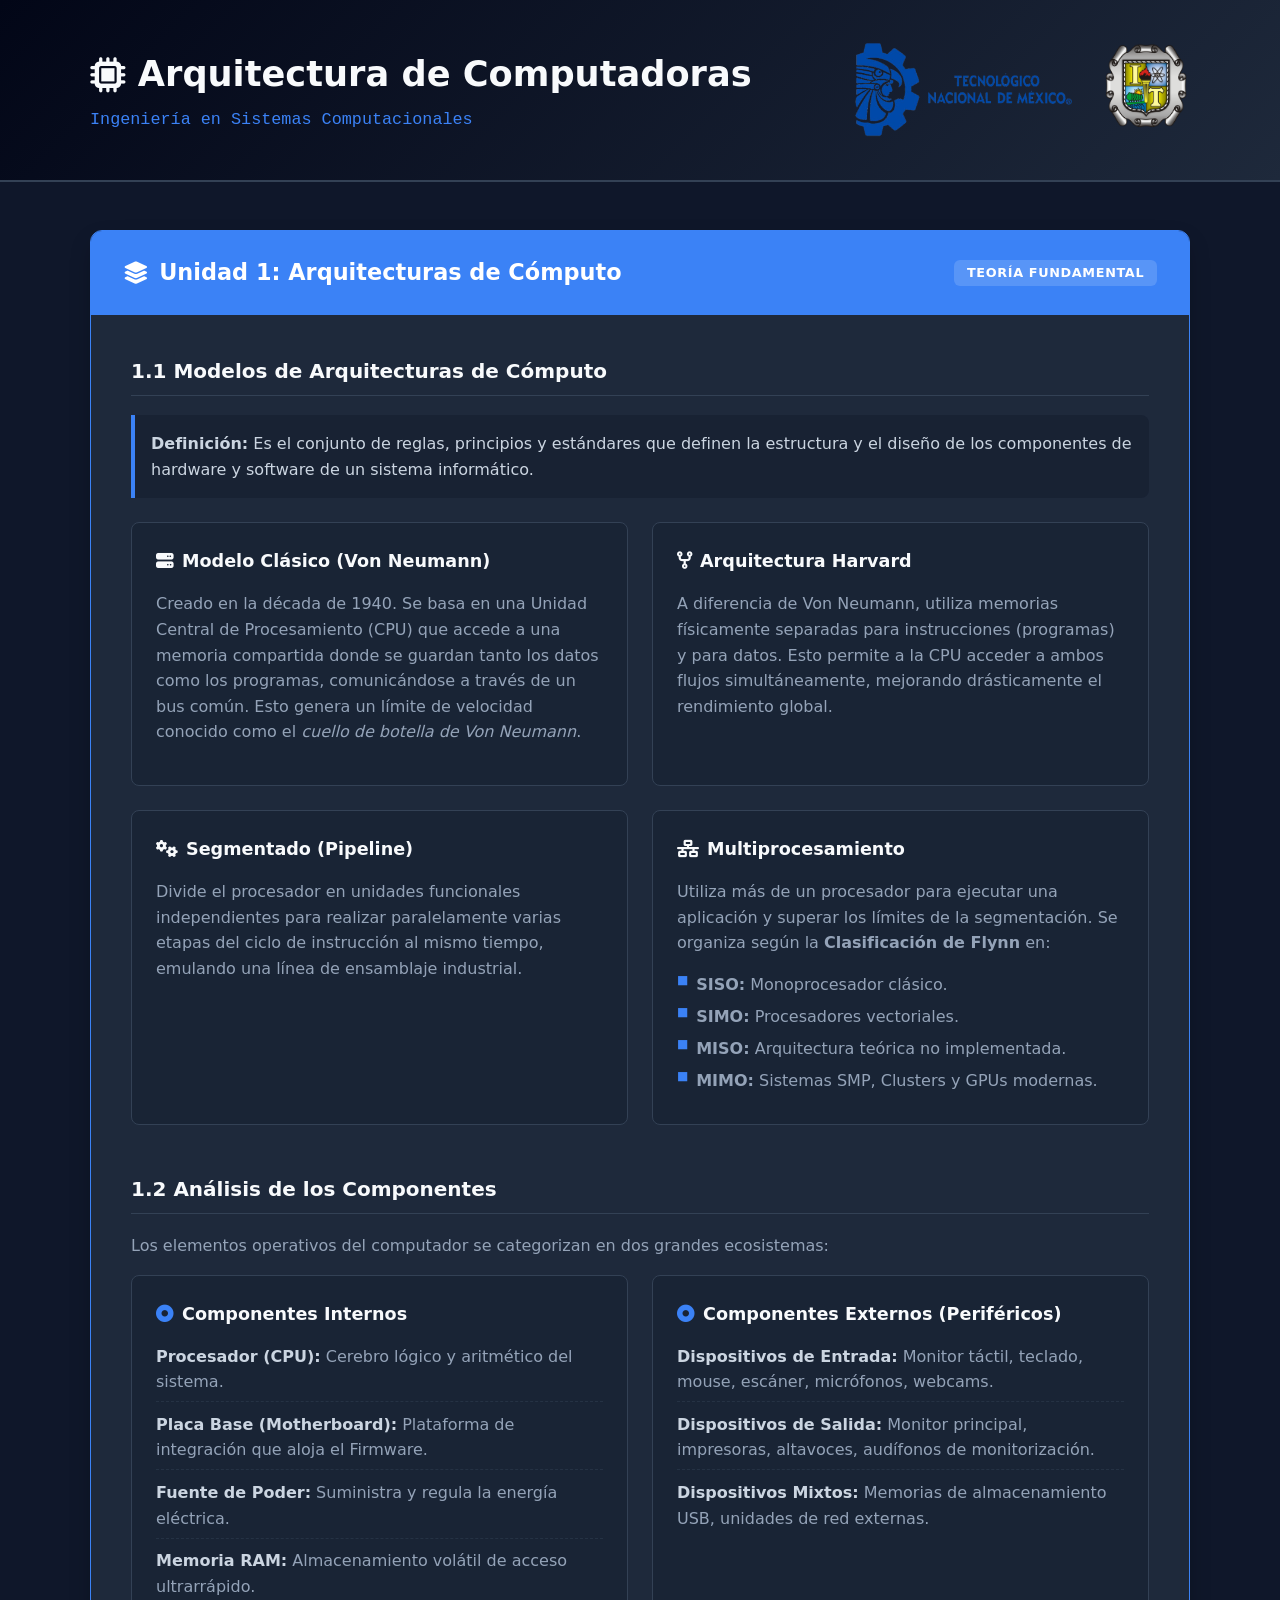
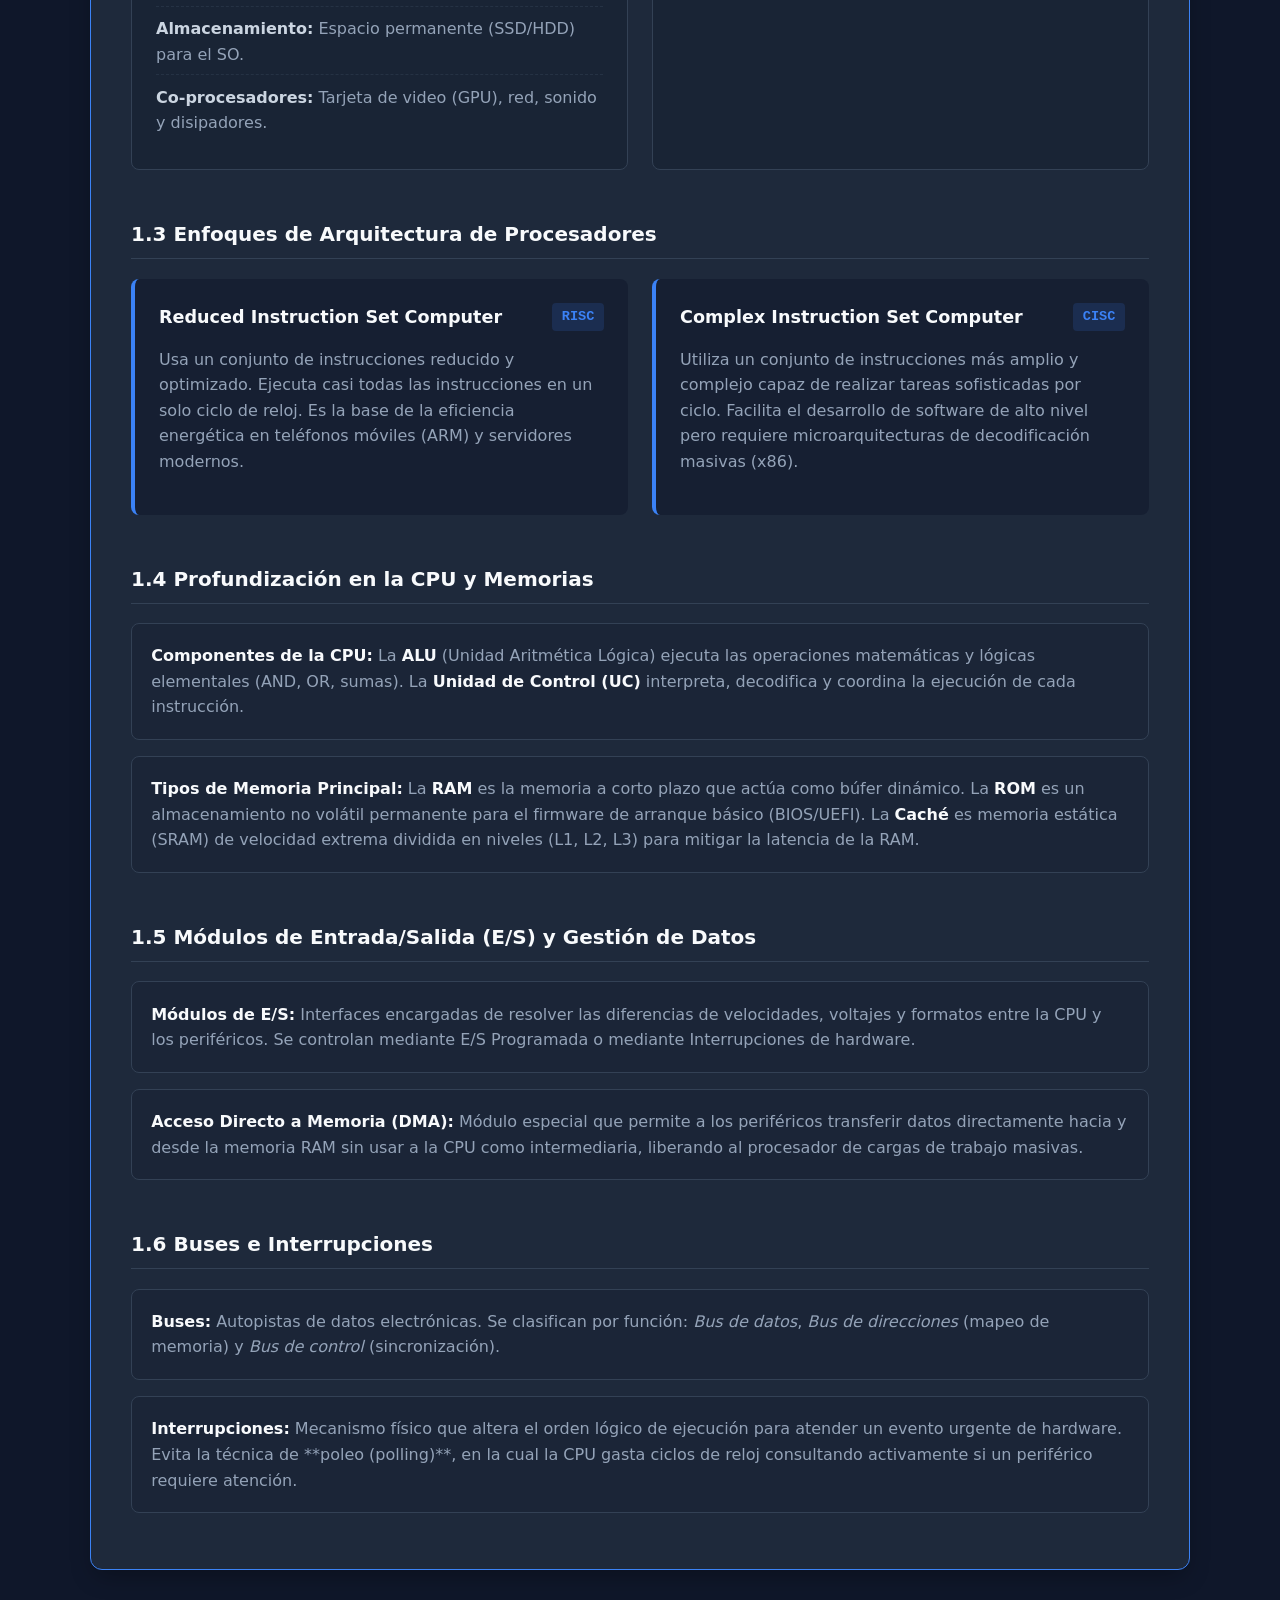
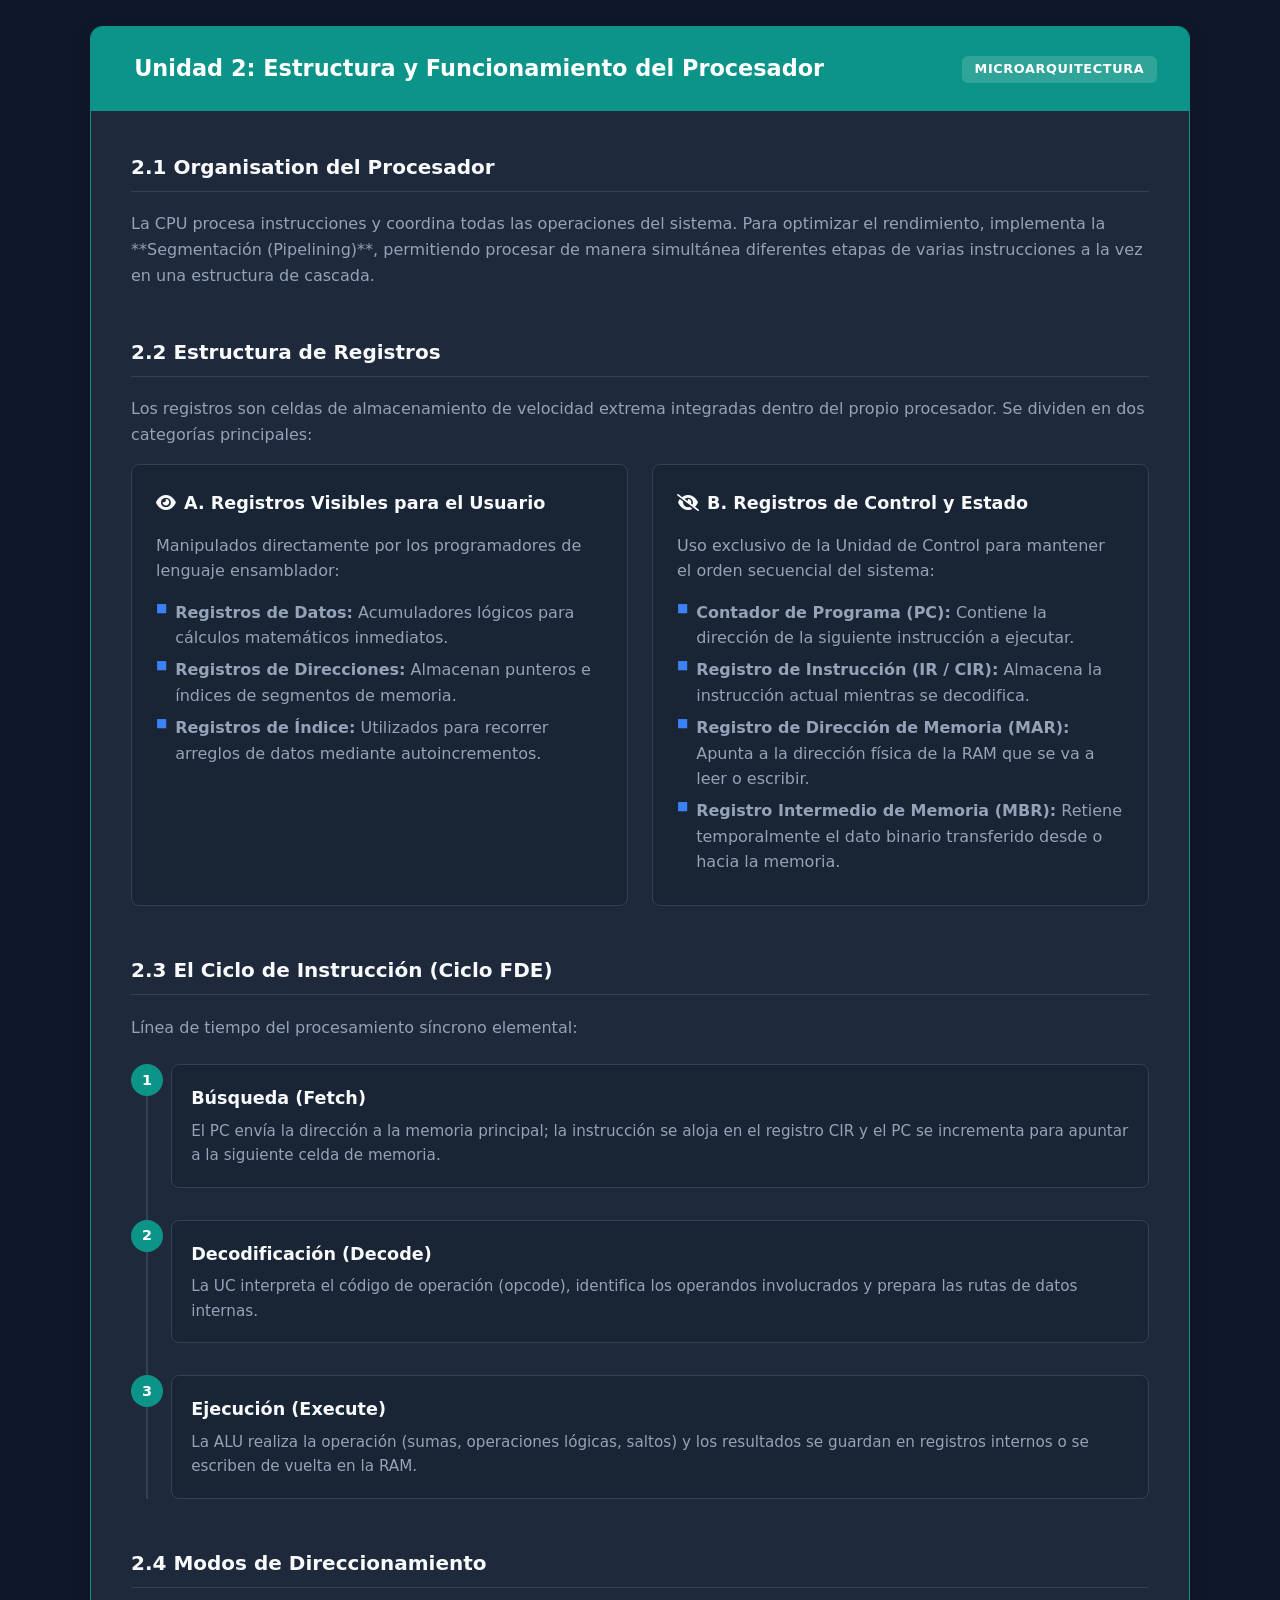
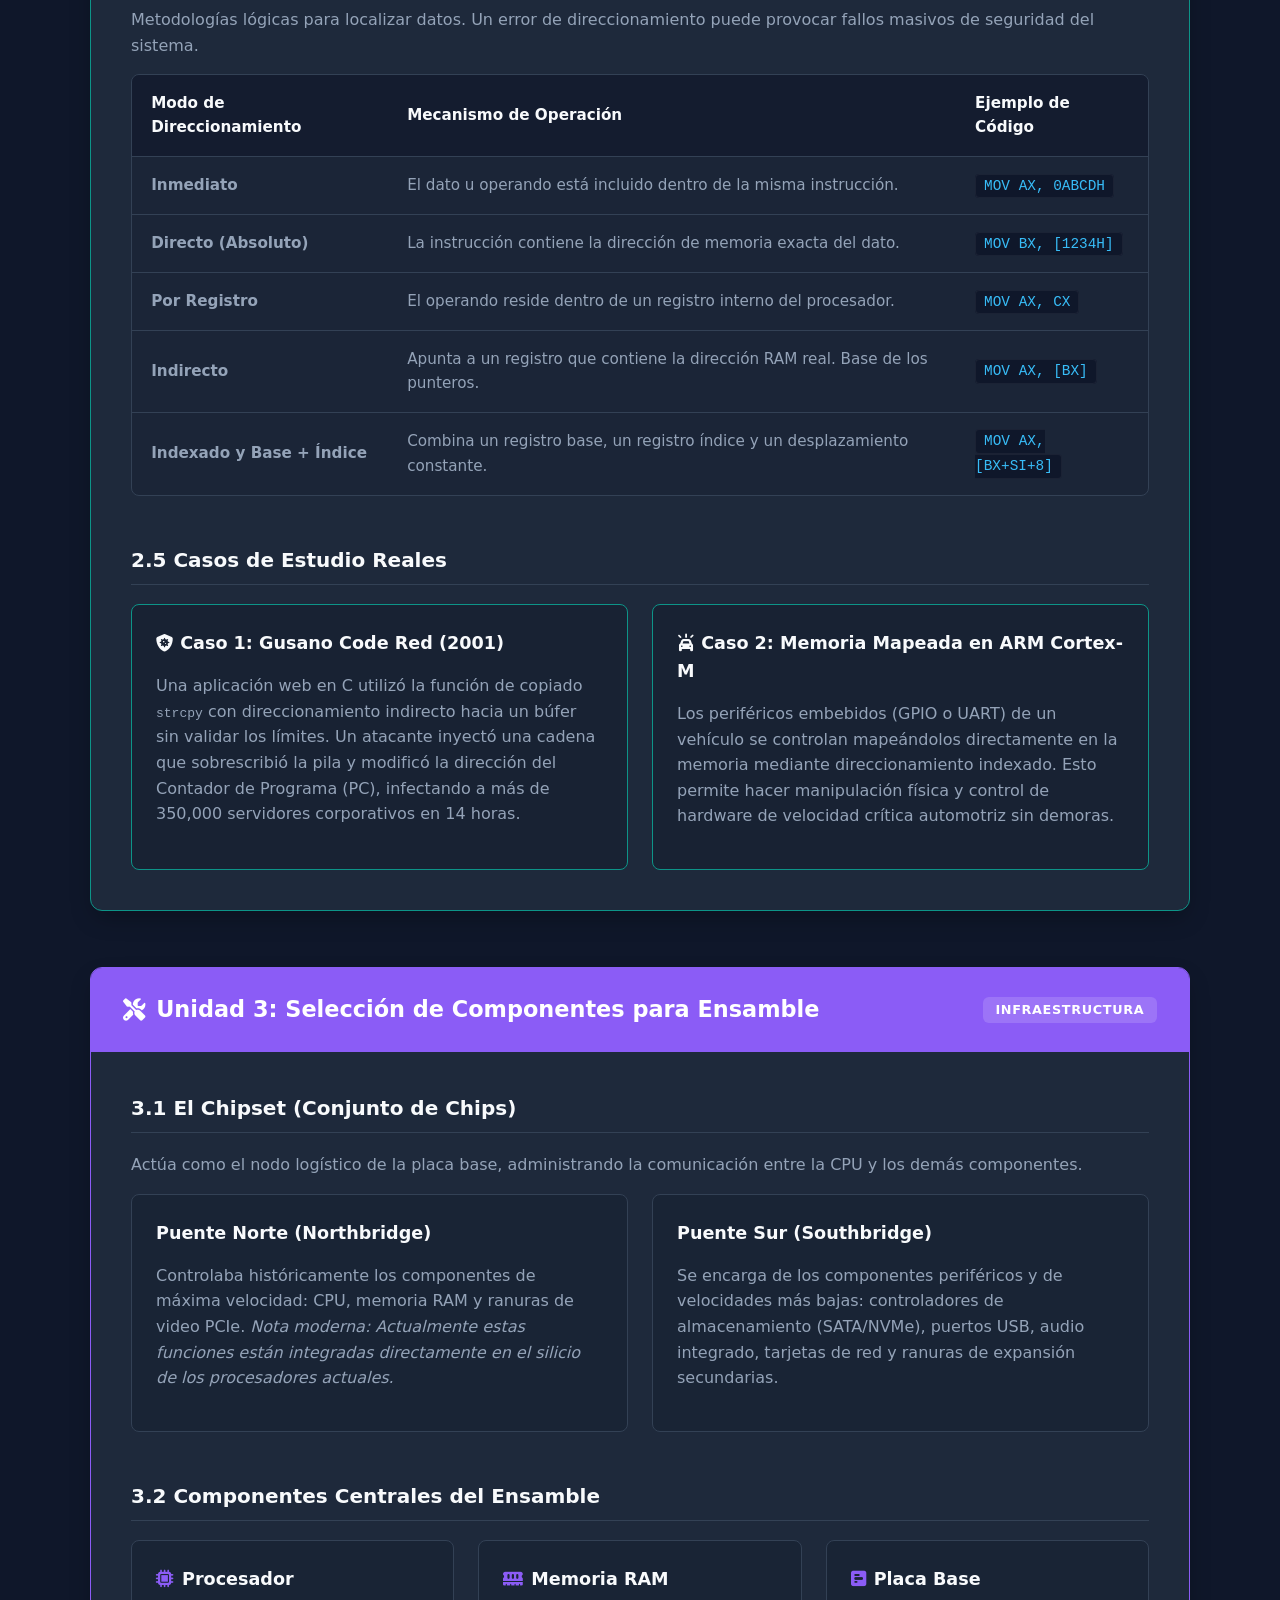
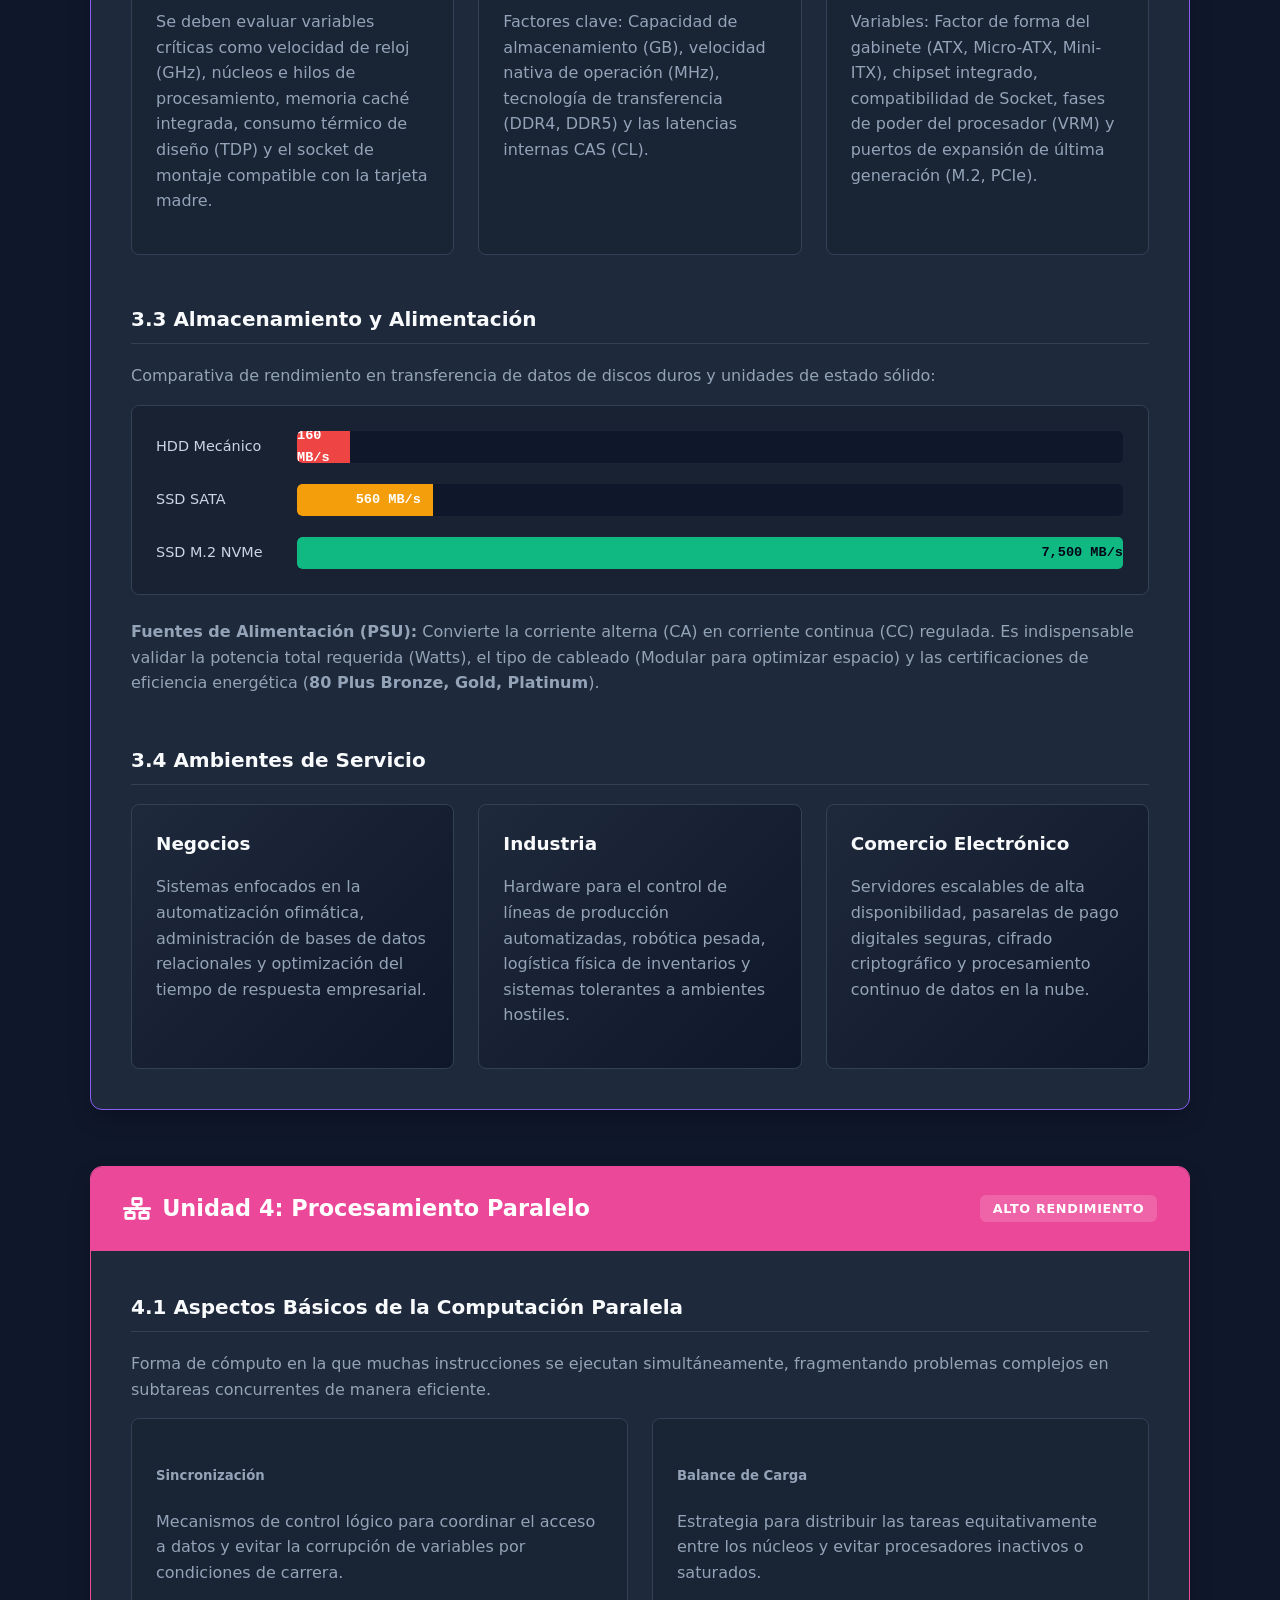
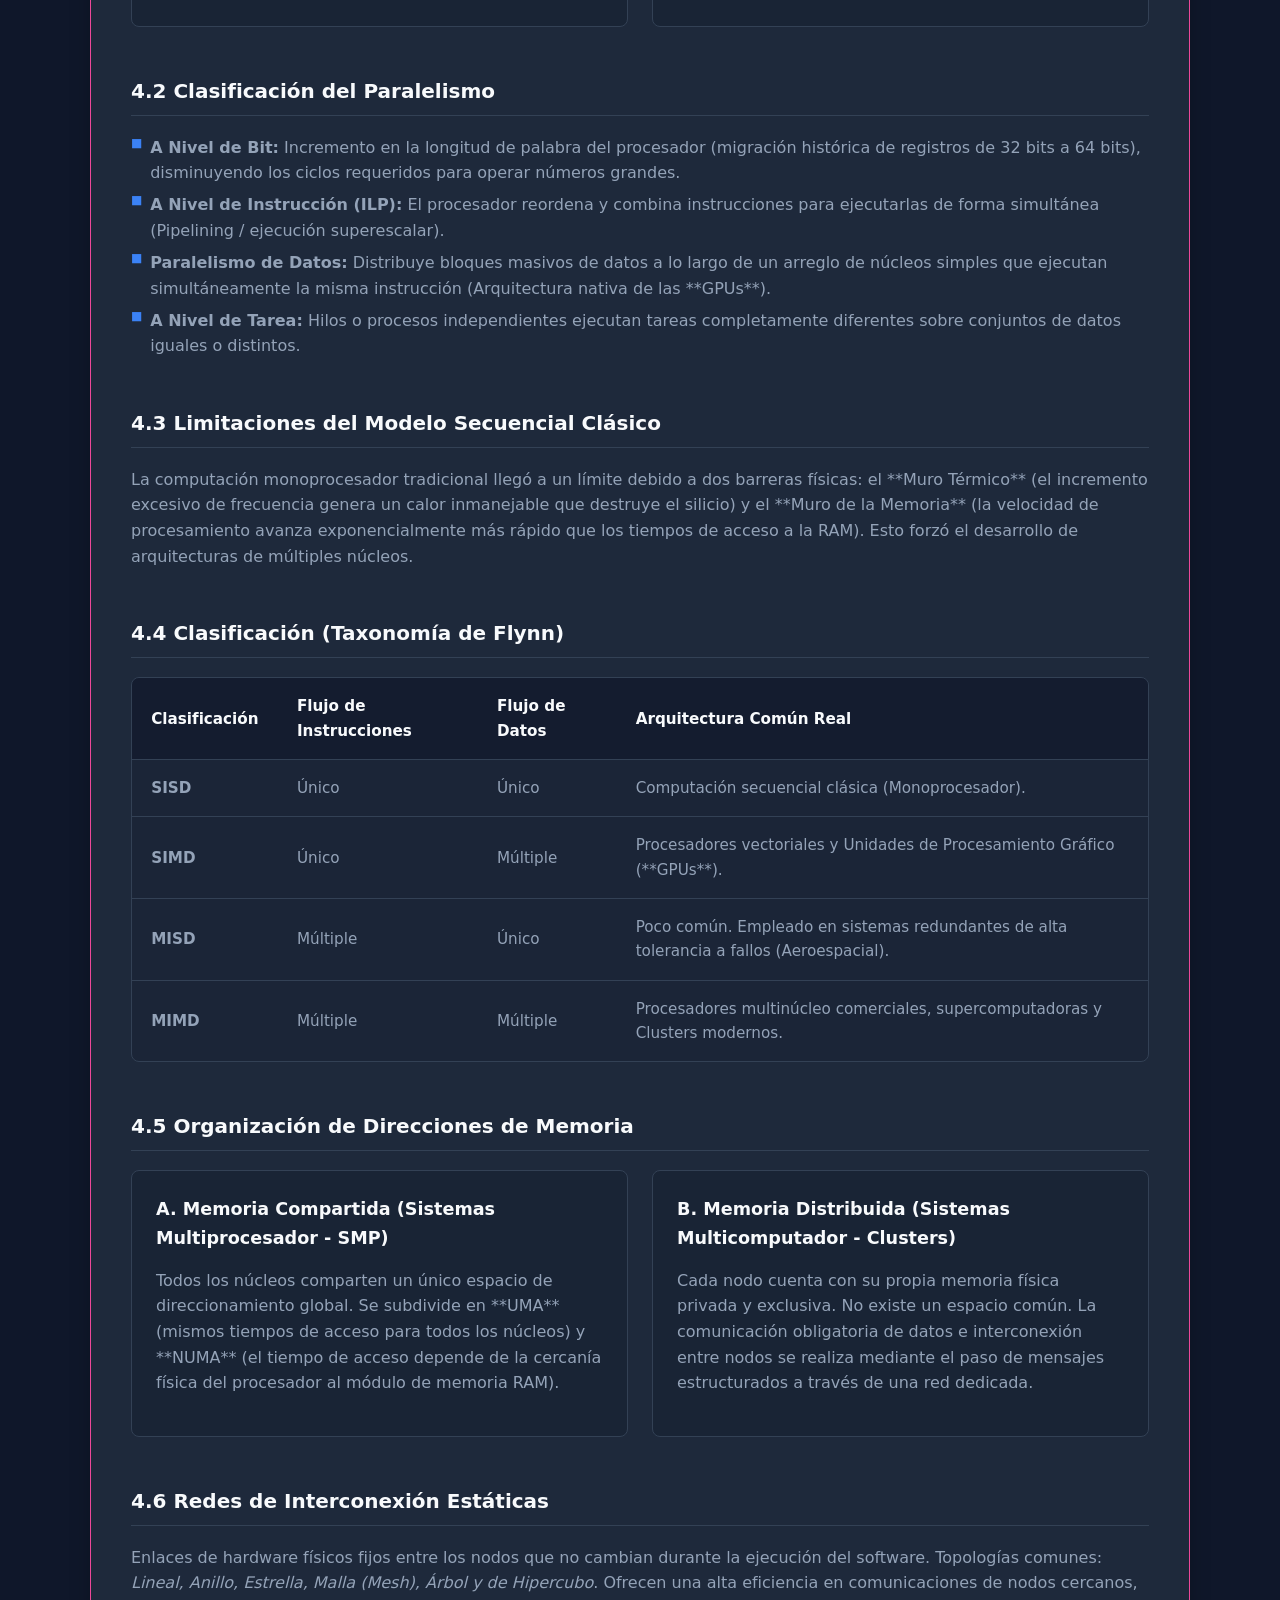
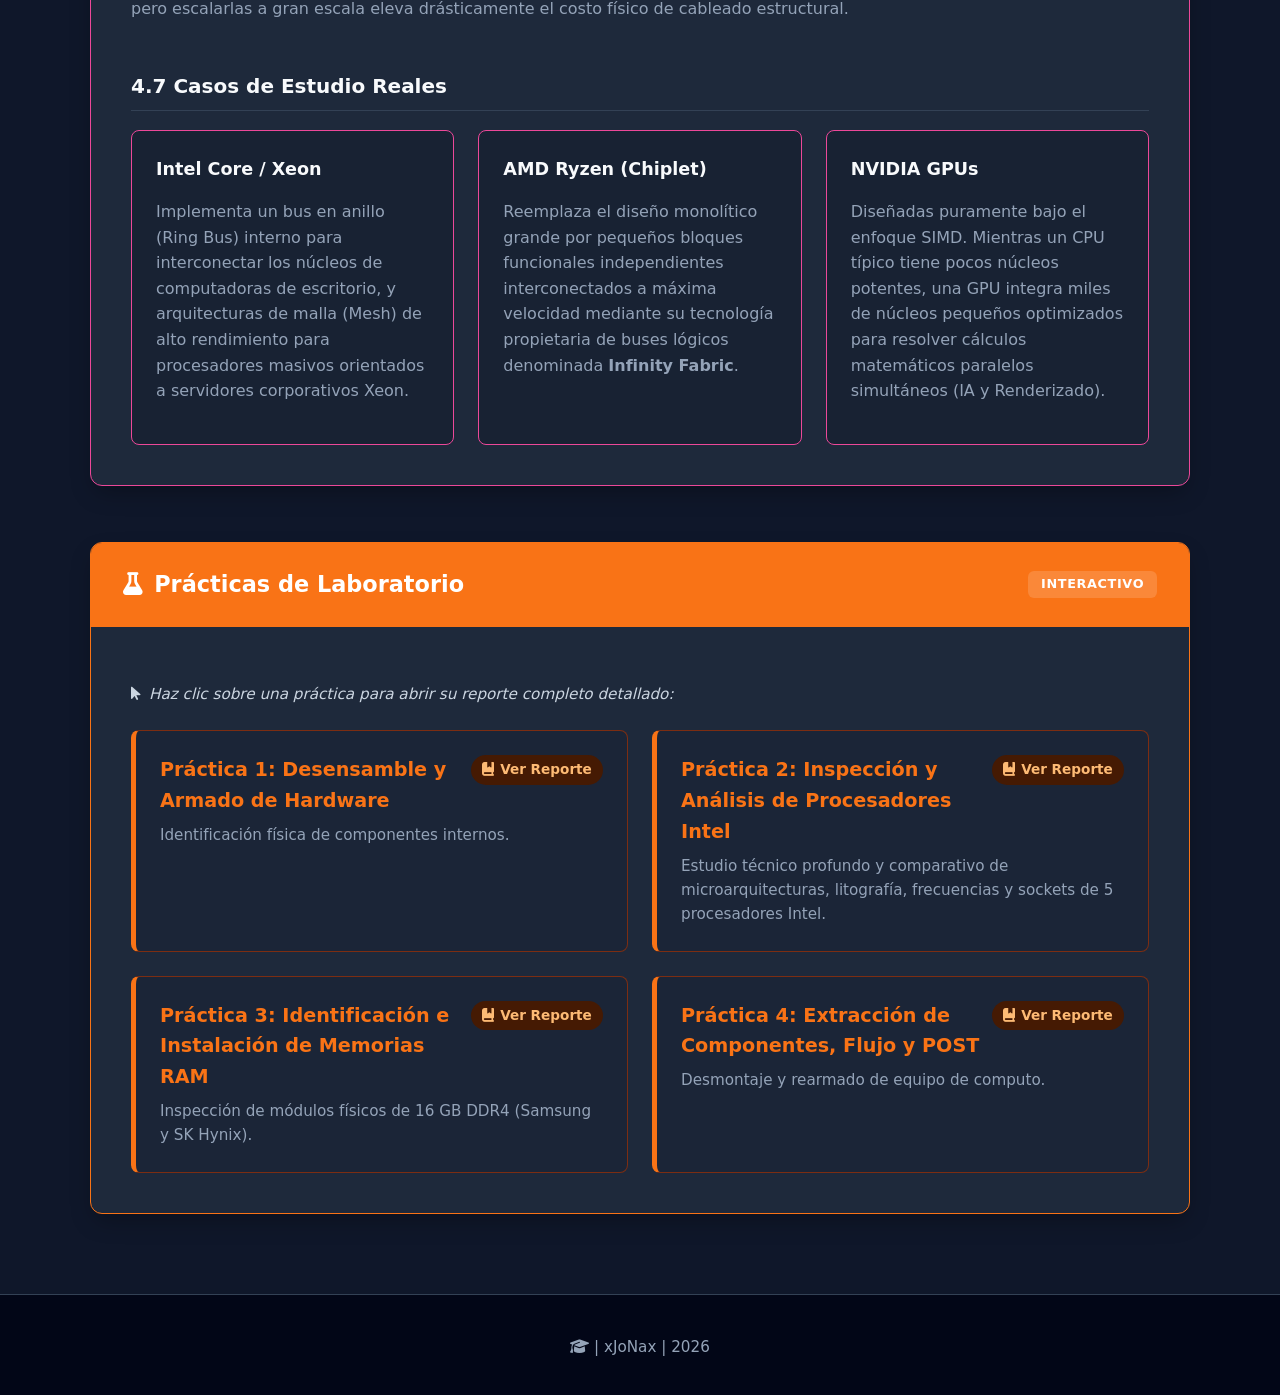
==== index.html @ fb236de0 "Add files via upload" ====
<!DOCTYPE html>
<html lang="es">
<head>
    <meta charset="UTF-8">
    <meta name="viewport" content="width=device-width, initial-scale=1.0">
    <title>Arquitectura de Cómputo - Temario Oficial</title>
    <link rel="stylesheet" href="styles.css">
    <link rel="stylesheet" href="https://cdnjs.cloudflare.com/ajax/libs/font-awesome/6.4.0/css/all.min.css">
</head>
<body>
    <header>
        <div class="header-container">
            <div class="header-text">
                <h1><i class="fa-solid fa-microchip animate-pulse"></i> Arquitectura de Computadoras</h1>
                <p class="subtitle">Ingeniería en Sistemas Computacionales</p>
            </div>

            <div class="header-logos">
                <img src="img/logos/tecnologico_nacional_de_mexico_campus_saltillo_cover-removebg-preview.png" alt="Logo TecNM" class="logo-inst logo-tecnm">
                <img src="img/logos/escudo_2977c841a7.png" alt="Escudo ITS" class="logo-inst logo-its">
            </div>
        </div>
    </header>
    <div class="container">

        <div class="card border-u1">
            <div class="card-header bg-u1">
                <h2><i class="fa-solid fa-layer-group"></i> Unidad 1: Arquitecturas de Cómputo</h2>
                <span class="unit-tag">Teoría Fundamental</span>
            </div>
            <div class="card-body">
                
                <div class="info-block">
                    <h3>1.1 Modelos de Arquitecturas de Cómputo</h3>
                    <p class="definition"><strong>Definición:</strong> Es el conjunto de reglas, principios y estándares que definen la estructura y el diseño de los componentes de hardware y software de un sistema informático.</p>
                    
                    <div class="grid-2col">
                        <div class="nested-box">
                            <h4><i class="fa-solid fa-server"></i> Modelo Clásico (Von Neumann)</h4>
                            <p>Creado en la década de 1940. Se basa en una Unidad Central de Procesamiento (CPU) que accede a una memoria compartida donde se guardan tanto los datos como los programas, comunicándose a través de un bus común. Esto genera un límite de velocidad conocido como el <em>cuello de botella de Von Neumann</em>.</p>
                        </div>
                        <div class="nested-box">
                            <h4><i class="fa-solid fa-code-fork"></i> Arquitectura Harvard</h4>
                            <p>A diferencia de Von Neumann, utiliza memorias físicamente separadas para instrucciones (programas) y para datos. Esto permite a la CPU acceder a ambos flujos simultáneamente, mejorando drásticamente el rendimiento global.</p>
                        </div>
                    </div>

                    <div class="grid-2col margin-top">
                        <div class="nested-box">
                            <h4><i class="fa-solid fa-gears"></i> Segmentado (Pipeline)</h4>
                            <p>Divide el procesador en unidades funcionales independientes para realizar paralelamente varias etapas del ciclo de instrucción al mismo tiempo, emulando una línea de ensamblaje industrial.</p>
                        </div>
                        <div class="nested-box">
                            <h4><i class="fa-solid fa-network-wired"></i> Multiprocesamiento</h4>
                            <p>Utiliza más de un procesador para ejecutar una aplicación y superar los límites de la segmentación. Se organiza según la <strong>Clasificación de Flynn</strong> en:</p>
                            <ul class="custom-bullets">
                                <li><strong>SISO:</strong> Monoprocesador clásico.</li>
                                <li><strong>SIMO:</strong> Procesadores vectoriales.</li>
                                <li><strong>MISO:</strong> Arquitectura teórica no implementada.</li>
                                <li><strong>MIMO:</strong> Sistemas SMP, Clusters y GPUs modernas.</li>
                            </ul>
                        </div>
                    </div>
                </div>

                <div class="info-block">
                    <h3>1.2 Análisis de los Componentes</h3>
                    <p>Los elementos operativos del computador se categorizan en dos grandes ecosistemas:</p>
                    <div class="grid-2col">
                        <div class="list-container">
                            <h5><i class="fa-solid fa-circle-dot color-u1"></i> Componentes Internos</h5>
                            <ul>
                                <li><strong>Procesador (CPU):</strong> Cerebro lógico y aritmético del sistema.</li>
                                <li><strong>Placa Base (Motherboard):</strong> Plataforma de integración que aloja el Firmware.</li>
                                <li><strong>Fuente de Poder:</strong> Suministra y regula la energía eléctrica.</li>
                                <li><strong>Memoria RAM:</strong> Almacenamiento volátil de acceso ultrarrápido.</li>
                                <li><strong>Almacenamiento:</strong> Espacio permanente (SSD/HDD) para el SO.</li>
                                <li><strong>Co-procesadores:</strong> Tarjeta de video (GPU), red, sonido y disipadores.</li>
                            </ul>
                        </div>
                        <div class="list-container">
                            <h5><i class="fa-solid fa-circle-dot color-u1"></i> Componentes Externos (Periféricos)</h5>
                            <ul>
                                <li><strong>Dispositivos de Entrada:</strong> Monitor táctil, teclado, mouse, escáner, micrófonos, webcams.</li>
                                <li><strong>Dispositivos de Salida:</strong> Monitor principal, impresoras, altavoces, audífonos de monitorización.</li>
                                <li><strong>Dispositivos Mixtos:</strong> Memorias de almacenamiento USB, unidades de red externas.</li>
                            </ul>
                        </div>
                    </div>
                </div>

                <div class="info-block">
                    <h3>1.3 Enfoques de Arquitectura de Procesadores</h3>
                    <div class="grid-2col">
                        <div class="concept-card border-left-u1">
                            <span class="tech-badge">RISC</span>
                            <h5>Reduced Instruction Set Computer</h5>
                            <p>Usa un conjunto de instrucciones reducido y optimizado. Ejecuta casi todas las instrucciones en un solo ciclo de reloj. Es la base de la eficiencia energética en teléfonos móviles (ARM) y servidores modernos.</p>
                        </div>
                        <div class="concept-card border-left-u1">
                            <span class="tech-badge">CISC</span>
                            <h5>Complex Instruction Set Computer</h5>
                            <p>Utiliza un conjunto de instrucciones más amplio y complejo capaz de realizar tareas sofisticadas por ciclo. Facilita el desarrollo de software de alto nivel pero requiere microarquitecturas de decodificación masivas (x86).</p>
                        </div>
                    </div>
                </div>

                <div class="info-block">
                    <h3>1.4 Profundización en la CPU y Memorias</h3>
                    <ul class="feature-list">
                        <li><strong>Componentes de la CPU:</strong> La <strong>ALU</strong> (Unidad Aritmética Lógica) ejecuta las operaciones matemáticas y lógicas elementales (AND, OR, sumas). La <strong>Unidad de Control (UC)</strong> interpreta, decodifica y coordina la ejecución de cada instrucción.</li>
                        <li><strong>Tipos de Memoria Principal:</strong> La <strong>RAM</strong> es la memoria a corto plazo que actúa como búfer dinámico. La <strong>ROM</strong> es un almacenamiento no volátil permanente para el firmware de arranque básico (BIOS/UEFI). La <strong>Caché</strong> es memoria estática (SRAM) de velocidad extrema dividida en niveles (L1, L2, L3) para mitigar la latencia de la RAM.</li>
                    </ul>
                </div>

                <div class="info-block">
                    <h3>1.5 Módulos de Entrada/Salida (E/S) y Gestión de Datos</h3>
                    <ul class="feature-list">
                        <li><strong>Módulos de E/S:</strong> Interfaces encargadas de resolver las diferencias de velocidades, voltajes y formatos entre la CPU y los periféricos. Se controlan mediante E/S Programada o mediante Interrupciones de hardware.</li>
                        <li><strong>Acceso Directo a Memoria (DMA):</strong> Módulo especial que permite a los periféricos transferir datos directamente hacia y desde la memoria RAM sin usar a la CPU como intermediaria, liberando al procesador de cargas de trabajo masivas.</li>
                    </ul>
                </div>

                <div class="info-block">
                    <h3>1.6 Buses e Interrupciones</h3>
                    <ul class="feature-list">
                        <li><strong>Buses:</strong> Autopistas de datos electrónicas. Se clasifican por función: <em>Bus de datos</em>, <em>Bus de direcciones</em> (mapeo de memoria) y <em>Bus de control</em> (sincronización).</li>
                        <li><strong>Interrupciones:</strong> Mecanismo físico que altera el orden lógico de ejecución para atender un evento urgente de hardware. Evita la técnica de **poleo (polling)**, en la cual la CPU gasta ciclos de reloj consultando activamente si un periférico requiere atención.</li>
                    </ul>
                </div>

            </div>
        </div>

        <div class="card border-u2">
            <div class="card-header bg-u2">
                <h2><i class="fa-solid fa-cpu"></i> Unidad 2: Estructura y Funcionamiento del Procesador</h2>
                <span class="unit-tag">Microarquitectura</span>
            </div>
            <div class="card-body">
                
                <div class="info-block">
                    <h3>2.1 Organisation del Procesador</h3>
                    <p>La CPU procesa instrucciones y coordina todas las operaciones del sistema. Para optimizar el rendimiento, implementa la **Segmentación (Pipelining)**, permitiendo procesar de manera simultánea diferentes etapas de varias instrucciones a la vez en una estructura de cascada.</p>
                </div>

                <div class="info-block">
                    <h3>2.2 Estructura de Registros</h3>
                    <p>Los registros son celdas de almacenamiento de velocidad extrema integradas dentro del propio procesador. Se dividen en dos categorías principales:</p>
                    
                    <div class="grid-2col">
                        <div class="nested-box">
                            <h4 class="color-u2"><i class="fa-solid fa-eye"></i> A. Registros Visibles para el Usuario</h4>
                            <p>Manipulados directamente por los programadores de lenguaje ensamblador:</p>
                            <ul class="custom-bullets">
                                <li><strong>Registros de Datos:</strong> Acumuladores lógicos para cálculos matemáticos inmediatos.</li>
                                <li><strong>Registros de Direcciones:</strong> Almacenan punteros e índices de segmentos de memoria.</li>
                                <li><strong>Registros de Índice:</strong> Utilizados para recorrer arreglos de datos mediante autoincrementos.</li>
                            </ul>
                        </div>
                        <div class="nested-box">
                            <h4 class="color-u2"><i class="fa-solid fa-eye-slash"></i> B. Registros de Control y Estado</h4>
                            <p>Uso exclusivo de la Unidad de Control para mantener el orden secuencial del sistema:</p>
                            <ul class="custom-bullets">
                                <li><strong>Contador de Programa (PC):</strong> Contiene la dirección de la siguiente instrucción a ejecutar.</li>
                                <li><strong>Registro de Instrucción (IR / CIR):</strong> Almacena la instrucción actual mientras se decodifica.</li>
                                <li><strong>Registro de Dirección de Memoria (MAR):</strong> Apunta a la dirección física de la RAM que se va a leer o escribir.</li>
                                <li><strong>Registro Intermedio de Memoria (MBR):</strong> Retiene temporalmente el dato binario transferido desde o hacia la memoria.</li>
                            </ul>
                        </div>
                    </div>
                </div>

                <div class="info-block">
                    <h3>2.3 El Ciclo de Instrucción (Ciclo FDE)</h3>
                    <p>Línea de tiempo del procesamiento síncrono elemental:</p>
                    
                    <div class="timeline">
                        <div class="timeline-item">
                            <div class="timeline-icon bg-u2">1</div>
                            <div class="timeline-content">
                                <h5>Búsqueda (Fetch)</h5>
                                <p>El PC envía la dirección a la memoria principal; la instrucción se aloja en el registro CIR y el PC se incrementa para apuntar a la siguiente celda de memoria.</p>
                            </div>
                        </div>
                        <div class="timeline-item">
                            <div class="timeline-icon bg-u2">2</div>
                            <div class="timeline-content">
                                <h5>Decodificación (Decode)</h5>
                                <p>La UC interpreta el código de operación (opcode), identifica los operandos involucrados y prepara las rutas de datos internas.</p>
                            </div>
                        </div>
                        <div class="timeline-item">
                            <div class="timeline-icon bg-u2">3</div>
                            <div class="timeline-content">
                                <h5>Ejecución (Execute)</h5>
                                <p>La ALU realiza la operación (sumas, operaciones lógicas, saltos) y los resultados se guardan en registros internos o se escriben de vuelta en la RAM.</p>
                            </div>
                        </div>
                    </div>
                </div>

                <div class="info-block">
                    <h3>2.4 Modos de Direccionamiento</h3>
                    <p>Metodologías lógicas para localizar datos. Un error de direccionamiento puede provocar fallos masivos de seguridad del sistema.</p>
                    
                    <div class="table-responsive">
                        <table>
                            <thead>
                                <tr>
                                    <th>Modo de Direccionamiento</th>
                                    <th>Mecanismo de Operación</th>
                                    <th>Ejemplo de Código</th>
                                </tr>
                            </thead>
                            <tbody>
                                <tr>
                                    <td><strong>Inmediato</strong></td>
                                    <td>El dato u operando está incluido dentro de la misma instrucción.</td>
                                    <td><code>MOV AX, 0ABCDH</code></td>
                                </tr>
                                <tr>
                                    <td><strong>Directo (Absoluto)</strong></td>
                                    <td>La instrucción contiene la dirección de memoria exacta del dato.</td>
                                    <td><code>MOV BX, [1234H]</code></td>
                                </tr>
                                <tr>
                                    <td><strong>Por Registro</strong></td>
                                    <td>El operando reside dentro de un registro interno del procesador.</td>
                                    <td><code>MOV AX, CX</code></td>
                                </tr>
                                <tr>
                                    <td><strong>Indirecto</strong></td>
                                    <td>Apunta a un registro que contiene la dirección RAM real. Base de los punteros.</td>
                                    <td><code>MOV AX, [BX]</code></td>
                                </tr>
                                <tr>
                                    <td><strong>Indexado y Base + Índice</strong></td>
                                    <td>Combina un registro base, un registro índice y un desplazamiento constante.</td>
                                    <td><code>MOV AX, [BX+SI+8]</code></td>
                                </tr>
                            </tbody>
                        </table>
                    </div>
                </div>

                <div class="info-block">
                    <h3>2.5 Casos de Estudio Reales</h3>
                    <div class="grid-2col">
                        <div class="case-card border-u2">
                            <h5><i class="fa-solid fa-shield-virus"></i> Caso 1: Gusano Code Red (2001)</h5>
                            <p>Una aplicación web en C utilizó la función de copiado <code>strcpy</code> con direccionamiento indirecto hacia un búfer sin validar los límites. Un atacante inyectó una cadena que sobrescribió la pila y modificó la dirección del Contador de Programa (PC), infectando a más de 350,000 servidores corporativos en 14 horas.</p>
                        </div>
                        <div class="case-card border-u2">
                            <h5><i class="fa-solid fa-car-on"></i> Caso 2: Memoria Mapeada en ARM Cortex-M</h5>
                            <p>Los periféricos embebidos (GPIO o UART) de un vehículo se controlan mapeándolos directamente en la memoria mediante direccionamiento indexado. Esto permite hacer manipulación física y control de hardware de velocidad crítica automotriz sin demoras.</p>
                        </div>
                    </div>
                </div>

            </div>
        </div>

        <div class="card border-u3">
            <div class="card-header bg-u3">
                <h2><i class="fa-solid fa-screwdriver-wrench"></i> Unidad 3: Selección de Componentes para Ensamble</h2>
                <span class="unit-tag">Infraestructura</span>
            </div>
            <div class="card-body">
                
                <div class="info-block">
                    <h3>3.1 El Chipset (Conjunto de Chips)</h3>
                    <p>Actúa como el nodo logístico de la placa base, administrando la comunicación entre la CPU y los demás componentes.</p>
                    <div class="grid-2col">
                        <div class="nested-box">
                            <h4>Puente Norte (Northbridge)</h4>
                            <p>Controlaba históricamente los componentes de máxima velocidad: CPU, memoria RAM y ranuras de video PCIe. <em>Nota moderna: Actualmente estas funciones están integradas directamente en el silicio de los procesadores actuales.</em></p>
                        </div>
                        <div class="nested-box">
                            <h4>Puente Sur (Southbridge)</h4>
                            <p>Se encarga de los componentes periféricos y de velocidades más bajas: controladores de almacenamiento (SATA/NVMe), puertos USB, audio integrado, tarjetas de red y ranuras de expansión secundarias.</p>
                        </div>
                    </div>
                </div>

                <div class="info-block">
                    <h3>3.2 Componentes Centrales del Ensamble</h3>
                    <div class="grid-3col">
                        <div class="spec-box">
                            <h5><i class="fa-solid fa-microchip color-u3"></i> Procesador</h5>
                            <p>Se deben evaluar variables críticas como velocidad de reloj (GHz), núcleos e hilos de procesamiento, memoria caché integrada, consumo térmico de diseño (TDP) y el socket de montaje compatible con la tarjeta madre.</p>
                        </div>
                        <div class="spec-box">
                            <h5><i class="fa-solid fa-memory color-u3"></i> Memoria RAM</h5>
                            <p>Factores clave: Capacidad de almacenamiento (GB), velocidad nativa de operación (MHz), tecnología de transferencia (DDR4, DDR5) y las latencias internas CAS (CL).</p>
                        </div>
                        <div class="spec-box">
                            <h5><i class="fa-solid fa-square-poll-horizontal color-u3"></i> Placa Base</h5>
                            <p>Variables: Factor de forma del gabinete (ATX, Micro-ATX, Mini-ITX), chipset integrado, compatibilidad de Socket, fases de poder del procesador (VRM) y puertos de expansión de última generación (M.2, PCIe).</p>
                        </div>
                    </div>
                </div>

                <div class="info-block">
                    <h3>3.3 Almacenamiento y Alimentación</h3>
                    <p>Comparativa de rendimiento en transferencia de datos de discos duros y unidades de estado sólido:</p>
                    
                    <div class="chart-container">
                        <div class="chart-row">
                            <span class="chart-label">HDD Mecánico</span>
                            <div class="chart-bar-bg"><div class="chart-bar bar1">160 MB/s</div></div>
                        </div>
                        <div class="chart-row">
                            <span class="chart-label">SSD SATA</span>
                            <div class="chart-bar-bg"><div class="chart-bar bar2">560 MB/s</div></div>
                        </div>
                        <div class="chart-row">
                            <span class="chart-label">SSD M.2 NVMe</span>
                            <div class="chart-bar-bg"><div class="chart-bar bar3">7,500 MB/s</div></div>
                        </div>
                    </div>

                    <p class="margin-top"><strong>Fuentes de Alimentación (PSU):</strong> Convierte la corriente alterna (CA) en corriente continua (CC) regulada. Es indispensable validar la potencia total requerida (Watts), el tipo de cableado (Modular para optimizar espacio) y las certificaciones de eficiencia energética (<strong>80 Plus Bronze, Gold, Platinum</strong>).</p>
                </div>

                <div class="info-block">
                    <h3>3.4 Ambientes de Servicio</h3>
                    <div class="grid-3col">
                        <div class="env-box">
                            <h4>Negocios</h4>
                            <p>Sistemas enfocados en la automatización ofimática, administración de bases de datos relacionales y optimización del tiempo de respuesta empresarial.</p>
                        </div>
                        <div class="env-box">
                            <h4>Industria</h4>
                            <p>Hardware para el control de líneas de producción automatizadas, robótica pesada, logística física de inventarios y sistemas tolerantes a ambientes hostiles.</p>
                        </div>
                        <div class="env-box">
                            <h4>Comercio Electrónico</h4>
                            <p>Servidores escalables de alta disponibilidad, pasarelas de pago digitales seguras, cifrado criptográfico y procesamiento continuo de datos en la nube.</p>
                        </div>
                    </div>
                </div>

            </div>
        </div>

        <div class="card border-u4">
            <div class="card-header bg-u4">
                <h2><i class="fa-solid fa-network-wired"></i> Unidad 4: Procesamiento Paralelo</h2>
                <span class="unit-tag">Alto Rendimiento</span>
            </div>
            <div class="card-body">
                
                <div class="info-block">
                    <h3>4.1 Aspectos Básicos de la Computación Paralela</h3>
                    <p>Forma de cómputo en la que muchas instrucciones se ejecutan simultáneamente, fragmentando problemas complejos en subtareas concurrentes de manera eficiente.</p>
                    <div class="grid-2col">
                        <div class="nested-box">
                            <h5>Sincronización</h5>
                            <p>Mecanismos de control lógico para coordinar el acceso a datos y evitar la corrupción de variables por condiciones de carrera.</p>
                        </div>
                        <div class="nested-box">
                            <h5>Balance de Carga</h5>
                            <p>Estrategia para distribuir las tareas equitativamente entre los núcleos y evitar procesadores inactivos o saturados.</p>
                        </div>
                    </div>
                </div>

                <div class="info-block">
                    <h3>4.2 Clasificación del Paralelismo</h3>
                    <ul class="custom-bullets">
                        <li><strong>A Nivel de Bit:</strong> Incremento en la longitud de palabra del procesador (migración histórica de registros de 32 bits a 64 bits), disminuyendo los ciclos requeridos para operar números grandes.</li>
                        <li><strong>A Nivel de Instrucción (ILP):</strong> El procesador reordena y combina instrucciones para ejecutarlas de forma simultánea (Pipelining / ejecución superescalar).</li>
                        <li><strong>Paralelismo de Datos:</strong> Distribuye bloques masivos de datos a lo largo de un arreglo de núcleos simples que ejecutan simultáneamente la misma instrucción (Arquitectura nativa de las **GPUs**).</li>
                        <li><strong>A Nivel de Tarea:</strong> Hilos o procesos independientes ejecutan tareas completamente diferentes sobre conjuntos de datos iguales o distintos.</li>
                    </ul>
                </div>

                <div class="info-block">
                    <h3>4.3 Limitaciones del Modelo Secuencial Clásico</h3>
                    <p>La computación monoprocesador tradicional llegó a un límite debido a dos barreras físicas: el **Muro Térmico** (el incremento excesivo de frecuencia genera un calor inmanejable que destruye el silicio) y el **Muro de la Memoria** (la velocidad de procesamiento avanza exponencialmente más rápido que los tiempos de acceso a la RAM). Esto forzó el desarrollo de arquitecturas de múltiples núcleos.</p>
                </div>

                <div class="info-block">
                    <h3>4.4 Clasificación (Taxonomía de Flynn)</h3>
                    <div class="table-responsive">
                        <table>
                            <thead>
                                <tr>
                                    <th>Clasificación</th>
                                    <th>Flujo de Instrucciones</th>
                                    <th>Flujo de Datos</th>
                                    <th>Arquitectura Común Real</th>
                                </tr>
                            </thead>
                            <tbody>
                                <tr>
                                    <td><strong>SISD</strong></td>
                                    <td>Único</td>
                                    <td>Único</td>
                                    <td>Computación secuencial clásica (Monoprocesador).</td>
                                </tr>
                                <tr>
                                    <td><strong>SIMD</strong></td>
                                    <td>Único</td>
                                    <td>Múltiple</td>
                                    <td>Procesadores vectoriales y Unidades de Procesamiento Gráfico (**GPUs**).</td>
                                </tr>
                                <tr>
                                    <td><strong>MISD</strong></td>
                                    <td>Múltiple</td>
                                    <td>Único</td>
                                    <td>Poco común. Empleado en sistemas redundantes de alta tolerancia a fallos (Aeroespacial).</td>
                                </tr>
                                <tr>
                                    <td><strong>MIMD</strong></td>
                                    <td>Múltiple</td>
                                    <td>Múltiple</td>
                                    <td>Procesadores multinúcleo comerciales, supercomputadoras y Clusters modernos.</td>
                                </tr>
                            </tbody>
                        </table>
                    </div>
                </div>

                <div class="info-block">
                    <h3>4.5 Organización de Direcciones de Memoria</h3>
                    <div class="grid-2col">
                        <div class="nested-box">
                            <h4>A. Memoria Compartida (Sistemas Multiprocesador - SMP)</h4>
                            <p>Todos los núcleos comparten un único espacio de direccionamiento global. Se subdivide en **UMA** (mismos tiempos de acceso para todos los núcleos) y **NUMA** (el tiempo de acceso depende de la cercanía física del procesador al módulo de memoria RAM).</p>
                        </div>
                        <div class="nested-box">
                            <h4>B. Memoria Distribuida (Sistemas Multicomputador - Clusters)</h4>
                            <p>Cada nodo cuenta con su propia memoria física privada y exclusiva. No existe un espacio común. La comunicación obligatoria de datos e interconexión entre nodos se realiza mediante el paso de mensajes estructurados a través de una red dedicada.</p>
                        </div>
                    </div>
                </div>

                <div class="info-block">
                    <h3>4.6 Redes de Interconexión Estáticas</h3>
                    <p>Enlaces de hardware físicos fijos entre los nodos que no cambian durante la ejecución del software. Topologías comunes: <em>Lineal, Anillo, Estrella, Malla (Mesh), Árbol y de Hipercubo</em>. Ofrecen una alta eficiencia en comunicaciones de nodos cercanos, pero escalarlas a gran escala eleva drásticamente el costo físico de cableado estructural.</p>
                </div>

                <div class="info-block">
                    <h3>4.7 Casos de Estudio Reales</h3>
                    <div class="grid-3col">
                        <div class="case-card border-u4">
                            <h5>Intel Core / Xeon</h5>
                            <p>Implementa un bus en anillo (Ring Bus) interno para interconectar los núcleos de computadoras de escritorio, y arquitecturas de malla (Mesh) de alto rendimiento para procesadores masivos orientados a servidores corporativos Xeon.</p>
                        </div>
                        <div class="case-card border-u4">
                            <h5>AMD Ryzen (Chiplet)</h5>
                            <p>Reemplaza el diseño monolítico grande por pequeños bloques funcionales independientes interconectados a máxima velocidad mediante su tecnología propietaria de buses lógicos denominada <strong>Infinity Fabric</strong>.</p>
                        </div>
                        <div class="case-card border-u4">
                            <h5>NVIDIA GPUs</h5>
                            <p>Diseñadas puramente bajo el enfoque SIMD. Mientras un CPU típico tiene pocos núcleos potentes, una GPU integra miles de núcleos pequeños optimizados para resolver cálculos matemáticos paralelos simultáneos (IA y Renderizado).</p>
                        </div>
                    </div>
                </div>

            </div>
        </div>

        <div class="card practicas">
            <div class="card-header bg-p">
                <h2><i class="fa-solid fa-flask"></i> Prácticas de Laboratorio</h2>
                <span class="unit-tag">Interactivo</span>
            </div>
            <div class="card-body">
                <p class="instruccion"><i class="fa-solid fa-arrow-pointer animate-bounce"></i> Haz clic sobre una práctica para abrir su reporte completo detallado:</p>
                
                <div class="grid-practicas">
                    
                    <div class="practica-item" onclick="abrirModal(1)">
                        <div class="status-indicator"><i class="fa-solid fa-book-bookmark"></i> <span>Ver Reporte</span></div>
                        <h3>Práctica 1: Desensamble y Armado de Hardware</h3>
                        <p class="p-desc">Identificación física de componentes internos.</p>
                    </div>

                    <div class="practica-item" onclick="abrirModal(2)">
                        <div class="status-indicator"><i class="fa-solid fa-book-bookmark"></i> <span>Ver Reporte</span></div>
                        <h3>Práctica 2: Inspección y Análisis de Procesadores Intel</h3>
                        <p class="p-desc">Estudio técnico profundo y comparativo de microarquitecturas, litografía, frecuencias y sockets de 5 procesadores Intel.</p>
                    </div>

                    <div class="practica-item" onclick="abrirModal(3)">
                        <div class="status-indicator"><i class="fa-solid fa-book-bookmark"></i> <span>Ver Reporte</span></div>
                        <h3>Práctica 3: Identificación e Instalación de Memorias RAM</h3>
                        <p class="p-desc">Inspección de módulos físicos de 16 GB DDR4 (Samsung y SK Hynix).</p>
                    </div>

                    <div class="practica-item" onclick="abrirModal(4)">
                        <div class="status-indicator"><i class="fa-solid fa-book-bookmark"></i> <span>Ver Reporte</span></div>
                        <h3>Práctica 4: Extracción de Componentes, Flujo y POST</h3>
                        <p class="p-desc">Desmontaje y rearmado de equipo de computo.</p>
                    </div>

                </div>
            </div>
        </div>

    </div>

    <div id="modalPractica" class="modal">
        <div class="modal-content">
            <span class="close-btn" onclick="cerrarModal()">&times;</span>
            <div id="modal-body-content"></div>
        </div>
    </div>

    <footer>
        <p><i class="fa-solid fa-graduation-cap"></i> | xJoNax | 2026</p>
    </footer>

    <script src="script.js"></script>
</body>
</html>
---- styles.css ----
:root {
    --bg-main: #0f172a;
    --bg-card: #1e293b;
    --text-title: #f8fafc;
    --text-body: #94a3b8;
    --text-light: #cbd5e1;
    --border-color: #334155;
    
    --u1-color: #3b82f6;
    --u2-color: #0d9488;
    --u3-color: #8b5cf6;
    --u4-color: #ec4899;
    --p-color: #f97316;
}

body {
    font-family: 'Segoe UI', system-ui, -apple-system, sans-serif;
    line-height: 1.6;
    background-color: var(--bg-main);
    color: var(--text-body);
    margin: 0;
    padding: 0;
}

header {
    background: linear-gradient(135deg, #020617 0%, #1e293b 100%);
    border-bottom: 2px solid var(--border-color);
    padding: 2.5rem 1rem;
}

.header-container {
    max-width: 1100px;
    margin: 0 auto;
    display: flex;
    justify-content: space-between;
    align-items: center;
    flex-wrap: wrap;
    gap: 1.5rem;
}

header h1 {
    margin: 0;
    color: var(--text-title);
    font-size: 2.2rem;
    font-weight: 700;
    display: flex;
    align-items: center;
    gap: 0.8rem;
}

header p.subtitle {
    margin: 0.3rem 0 0 0;
    color: var(--u1-color);
    font-size: 1.05rem;
    font-family: monospace;
}

.header-badge {
    background-color: rgba(59, 130, 246, 0.1);
    color: var(--u1-color);
    border: 1px solid var(--u1-color);
    padding: 0.4rem 1rem;
    border-radius: 20px;
    font-weight: 600;
    font-size: 0.9rem;
    text-transform: uppercase;
}

.container {
    max-width: 1100px;
    margin: 3rem auto;
    padding: 0 1.5rem;
    display: flex;
    flex-direction: column;
    gap: 3.5rem;
}

.card {
    background-color: var(--bg-card);
    border-radius: 12px;
    overflow: hidden;
    box-shadow: 0 10px 25px -5px rgba(0, 0, 0, 0.3);
}

.card-header {
    padding: 1.5rem 2rem;
    display: flex;
    justify-content: space-between;
    align-items: center;
    color: white;
}

.card-header h2 {
    margin: 0;
    font-size: 1.4rem;
    font-weight: 600;
    display: flex;
    align-items: center;
    gap: 0.7rem;
}

.unit-tag {
    background-color: rgba(255, 255, 255, 0.15);
    padding: 0.2rem 0.8rem;
    border-radius: 6px;
    font-size: 0.8rem;
    font-weight: 600;
    text-transform: uppercase;
    letter-spacing: 0.05em;
}

.card-body {
    padding: 2.5rem;
}

/* Colores de Encabezados y Bordes por Unidad */
.bg-u1 { background-color: var(--u1-color); }
.bg-u2 { background-color: var(--u2-color); }
.bg-u3 { background-color: var(--u3-color); }
.bg-u4 { background-color: var(--u4-color); }
.bg-p  { background-color: var(--p-color); }

.border-u1 { border: 1px solid var(--u1-color); }
.border-u2 { border: 1px solid var(--u2-color); }
.border-u3 { border: 1px solid var(--u3-color); }
.border-u4 { border: 1px solid var(--u4-color); }
.card.practicas { border: 1px solid var(--p-color); }

/* Bloques de Información de Subtemas */
.info-block {
    margin-bottom: 3rem;
}

.info-block:last-child {
    margin-bottom: 0;
}

.info-block h3 {
    color: var(--text-title);
    font-size: 1.25rem;
    border-bottom: 1px solid var(--border-color);
    padding-bottom: 0.5rem;
    margin-top: 0;
    margin-bottom: 1.2rem;
    font-weight: 600;
}

.definition {
    background-color: rgba(15, 23, 42, 0.4);
    border-left: 4px solid var(--u1-color);
    padding: 1rem;
    border-radius: 0 8px 8px 0;
    color: var(--text-light);
    margin-bottom: 1.5rem;
}

.grid-2col {
    display: grid;
    grid-template-columns: repeat(auto-fit, minmax(450px, 1fr));
    gap: 1.5rem;
}

.grid-3col {
    display: grid;
    grid-template-columns: repeat(auto-fit, minmax(300px, 1fr));
    gap: 1.5rem;
}

/* Contenedores Internos */
.nested-box {
    background-color: rgba(15, 23, 42, 0.3);
    border: 1px solid var(--border-color);
    padding: 1.5rem;
    border-radius: 8px;
}

.nested-box h4 {
    margin: 0 0 0.8rem 0;
    color: var(--text-title);
    font-size: 1.1rem;
    display: flex;
    align-items: center;
    gap: 0.5rem;
}

/* Listas con viñetas estéticas */
.custom-bullets {
    list-style: none;
    padding-left: 0;
    margin: 0.5rem 0 0 0;
}

.custom-bullets li {
    position: relative;
    padding-left: 1.2rem;
    margin-bottom: 0.4rem;
}

.custom-bullets li::before {
    content: "■";
    position: absolute;
    left: 0;
    color: var(--u1-color);
    font-size: 0.75rem;
    top: -1px;
}

.list-container {
    background-color: rgba(15, 23, 42, 0.3);
    border: 1px solid var(--border-color);
    border-radius: 8px;
    padding: 1.5rem;
}

.list-container h5 {
    margin: 0 0 1rem 0;
    font-size: 1.1rem;
    color: var(--text-title);
    display: flex;
    align-items: center;
    gap: 0.5rem;
}

.list-container ul {
    list-style: none;
    padding-left: 0;
    margin: 0;
}

.list-container ul li {
    margin-bottom: 0.6rem;
    border-bottom: 1px dashed rgba(51, 65, 85, 0.5);
    padding-bottom: 0.4rem;
}

.list-container ul li:last-child {
    border-bottom: none;
    padding-bottom: 0;
}

.list-container ul li strong {
    color: var(--text-light);
}

/* Tarjetas de Conceptos RISC/CISC */
.concept-card {
    background-color: rgba(15, 23, 42, 0.5);
    padding: 1.5rem;
    border-radius: 8px;
    position: relative;
}

.border-left-u1 { border-left: 4px solid var(--u1-color); }

.tech-badge {
    position: absolute;
    top: 1.5rem;
    right: 1.5rem;
    background-color: rgba(59, 130, 246, 0.15);
    color: var(--u1-color);
    font-family: monospace;
    font-weight: bold;
    padding: 0.2rem 0.6rem;
    border-radius: 4px;
    font-size: 0.85rem;
}

.concept-card h5 {
    margin: 0 0 0.8rem 0;
    color: var(--text-title);
    font-size: 1.1rem;
}

/* Listas de Características Avanzadas */
.feature-list {
    list-style: none;
    padding-left: 0;
}

.feature-list li {
    background-color: rgba(15, 23, 42, 0.2);
    border: 1px solid var(--border-color);
    padding: 1.2rem;
    border-radius: 8px;
    margin-bottom: 1rem;
}

.feature-list li strong {
    color: var(--text-title);
}

/* Línea de Tiempo del Ciclo de Instrucción */
.timeline {
    position: relative;
    padding-left: 2.5rem;
    margin-top: 1.5rem;
}

.timeline::before {
    content: "";
    position: absolute;
    left: 0.95rem;
    top: 0;
    bottom: 0;
    width: 2px;
    background-color: var(--border-color);
}

.timeline-item {
    position: relative;
    margin-bottom: 2rem;
}

.timeline-item:last-child {
    margin-bottom: 0;
}

.timeline-icon {
    position: absolute;
    left: -2.5rem;
    top: 0;
    width: 2rem;
    height: 2rem;
    border-radius: 50%;
    color: white;
    display: flex;
    align-items: center;
    justify-content: center;
    font-weight: bold;
    font-size: 0.9rem;
    z-index: 1;
}

.timeline-content {
    background-color: rgba(15, 23, 42, 0.3);
    border: 1px solid var(--border-color);
    padding: 1.2rem;
    border-radius: 8px;
}

.timeline-content h5 {
    margin: 0 0 0.4rem 0;
    color: var(--text-title);
    font-size: 1.1rem;
}

.timeline-content p {
    margin: 0;
    font-size: 0.95rem;
}

/* Tablas Modos de Direccionamiento */
.table-responsive {
    overflow-x: auto;
    border: 1px solid var(--border-color);
    border-radius: 8px;
    background-color: rgba(15, 23, 42, 0.2);
}

table {
    width: 100%;
    border-collapse: collapse;
    text-align: left;
    font-size: 0.95rem;
}

th, td {
    padding: 1rem 1.2rem;
    border-bottom: 1px solid var(--border-color);
}

th {
    background-color: rgba(15, 23, 42, 0.6);
    color: var(--text-title);
    font-weight: 600;
}

tr:last-child td {
    border-bottom: none;
}

table code {
    background-color: #0f172a;
    color: #38bdf8;
    padding: 0.2rem 0.5rem;
    border-radius: 4px;
    font-family: monospace;
    font-size: 0.9rem;
    border: 1px solid rgba(255, 255, 255, 0.05);
}

/* Tarjetas de Casos de Estudio */
.case-card {
    background-color: rgba(15, 23, 42, 0.4);
    padding: 1.5rem;
    border-radius: 8px;
}

.case-card h5 {
    margin: 0 0 0.6rem 0;
    font-size: 1.1rem;
    color: var(--text-title);
}

/* Cajas de Especificaciones Componentes */
.spec-box {
    background-color: rgba(15, 23, 42, 0.3);
    border: 1px solid var(--border-color);
    padding: 1.5rem;
    border-radius: 8px;
}

.spec-box h5 {
    margin: 0 0 0.8rem 0;
    font-size: 1.1rem;
    color: var(--text-title);
    display: flex;
    align-items: center;
    gap: 0.5rem;
}

/* Gráfico de Rendimiento Almacenamiento */
.chart-container {
    background-color: rgba(15, 23, 42, 0.4);
    padding: 1.5rem;
    border-radius: 8px;
    border: 1px solid var(--border-color);
    margin-top: 1rem;
}

.chart-row {
    display: flex;
    align-items: center;
    margin-bottom: 1.2rem;
}

.chart-row:last-child {
    margin-bottom: 0;
}

.chart-label {
    width: 140px;
    font-size: 0.9rem;
    color: var(--text-light);
    font-weight: 500;
}

.chart-bar-bg {
    flex-grow: 1;
    background-color: #0f172a;
    height: 32px;
    border-radius: 6px;
    overflow: hidden;
    position: relative;
    border: 1px solid rgba(255, 255, 255, 0.05);
}

.chart-bar {
    height: 100%;
    display: flex;
    align-items: center;
    justify-content: flex-end;
    padding-right: 12px;
    color: white;
    font-size: 0.85rem;
    font-family: monospace;
    font-weight: bold;
    border-radius: 5px 0 0 5px;
    transition: width 1s ease-in-out;
}

/* Porcentajes simulados para diseño responsivo visual */
.bar1 { width: 5%; background-color: #ef4444; }
.bar2 { width: 15%; background-color: #f59e0b; }
.bar3 { width: 100%; background-color: #10b981; color: #020617; }

/* Ambientes de Servicio */
.env-box {
    background: linear-gradient(135deg, #1e293b 0%, #0f172a 100%);
    border: 1px solid var(--border-color);
    padding: 1.5rem;
    border-radius: 8px;
}

.env-box h4 {
    margin: 0 0 0.6rem 0;
    color: var(--text-title);
    font-size: 1.15rem;
}

/* Sección de Prácticas Interactivas */
.instruccion {
    font-style: italic;
    font-size: 0.95rem;
    color: var(--text-light);
    margin-bottom: 1.5rem;
    display: flex;
    align-items: center;
    gap: 0.5rem;
}

.grid-practicas {
    display: grid;
    grid-template-columns: repeat(auto-fit, minmax(480px, 1fr));
    gap: 1.5rem;
}

.practica-item {
    background-color: rgba(15, 23, 42, 0.2);
    border: 1px solid #7c2d12;
    border-left: 5px solid var(--p-color);
    border-radius: 8px;
    padding: 1.5rem;
    cursor: pointer;
    position: relative;
    transition: all 0.2s cubic-bezier(0.4, 0, 0.2, 1);
}

.practica-item:hover {
    transform: scale(1.01);
    background-color: rgba(15, 23, 42, 0.5);
    box-shadow: 0 4px 20px rgba(249, 115, 22, 0.1);
}

.status-indicator {
    position: absolute;
    top: 1.5rem;
    right: 1.5rem;
    font-size: 0.85rem;
    background-color: #451a03;
    color: #fdba74;
    padding: 0.25rem 0.7rem;
    border-radius: 20px;
    font-weight: 600;
    display: flex;
    align-items: center;
    gap: 0.4rem;
}

.practica-item h3 {
    margin: 0 0 0.4rem 0;
    color: var(--p-color);
    font-size: 1.2rem;
    max-width: 70%;
}

.p-meta {
    font-family: monospace;
    font-size: 0.85rem;
    color: var(--text-light);
    margin-bottom: 0.6rem;
}

.p-desc {
    margin: 0;
    font-size: 0.95rem;
    text-align: left;
}

/* Clases de Estado Interactivas con JS */
.practica-item.hecho {
    background-color: rgba(6, 78, 59, 0.1);
    border-color: #065f46;
    border-left-color: #10b981;
}

.practica-item.hecho h3 {
    color: #10b981;
    text-decoration: line-through;
}

.practica-item.hecho .status-indicator {
    background-color: #064e3b;
    color: #a7f3d0;
}

/* Modificadores de color de texto específicos */
.color-u1 { color: var(--u1-color); }
.color-u2 { color: var(--u2-color); }
.color-u3 { color: var(--u3-color); }

.margin-top { margin-top: 1.5rem; }

/* Animaciones */
.animate-pulse { animation: pulse 2s cubic-bezier(0.4, 0, 0.6, 1) infinite; }
.animate-bounce { animation: bounce 1s infinite; }

@keyframes pulse { 0%, 100% { opacity: 1; } 50% { opacity: .5; } }
@keyframes bounce {
    0%, 100% { transform: translateY(-25%); animation-timing-function: cubic-bezier(0.8,0,1,1); }
    50% { transform: none; animation-timing-function: cubic-bezier(0,0,0.2,1); }
}

/* Footer */
footer {
    text-align: center;
    padding: 2.5rem 1rem;
    margin-top: 5rem;
    border-top: 1px solid var(--border-color);
    background-color: #020617;
    font-size: 0.95rem;
}

footer p { margin: 0; }

/* Adaptabilidad Responsiva Móvil */
@media (max-width: 768px) {
    .grid-2col, .grid-3col, .grid-practicas {
        grid-template-columns: 1fr;
    }
    .header-container {
        flex-direction: column;
        align-items: flex-start;
    }
    .card-body {
        padding: 1.25rem;
    }
    .chart-row {
        flex-direction: column;
        align-items: flex-start;
        gap: 0.3rem;
    }
    .chart-label { width: 100%; }
    .chart-bar-bg { width: 100%; }
}

.modal {
    display: none; 
    position: fixed; 
    z-index: 1000; 
    left: 0;
    top: 0;
    width: 100%; 
    height: 100%; 
    overflow: auto; 
    background-color: rgba(15, 23, 42, 0.85);
    backdrop-filter: blur(8px);
    transition: opacity 0.3s ease;
}

.modal-content {
    background-color: var(--bg-card);
    margin: 5% auto; 
    padding: 2.5rem;
    border: 1px solid var(--p-color);
    border-radius: 16px;
    width: 80%; 
    max-width: 850px;
    box-shadow: 0 25px 50px -12px rgba(0, 0, 0, 0.6);
    color: var(--text-light);
    animation: slideDown 0.3s cubic-bezier(0.4, 0, 0.2, 1);
}

@keyframes slideDown {
    from { transform: translateY(-40px); opacity: 0; }
    to { transform: translateY(0); opacity: 1; }
}

.close-btn {
    float: right;
    font-size: 32px;
    font-weight: bold;
    color: var(--text-body);
    cursor: pointer;
    line-height: 20px;
    transition: color 0.2s ease;
}

.close-btn:hover {
    color: #ef4444;
}

.modal h2 {
    color: var(--text-title);
    margin-top: 0;
    font-size: 1.6rem;
    border-bottom: 2px solid var(--p-color);
    padding-bottom: 0.6rem;
}

.modal h3 {
    color: var(--text-title);
    font-size: 1.15rem;
    margin-top: 1.5rem;
    margin-bottom: 0.5rem;
    display: flex;
    align-items: center;
    gap: 0.5rem;
}

.modal h3 i {
    color: var(--p-color);
}

.modal p, .modal li {
    font-size: 0.95rem;
    line-height: 1.6;
    color: var(--text-light);
}

.modal-grid-2 {
    display: grid;
    grid-template-columns: repeat(auto-fit, minmax(320px, 1fr));
    gap: 1.2rem;
}

.modal-box {
    background-color: rgba(15, 23, 42, 0.5);
    border: 1px solid var(--border-color);
    border-radius: 8px;
    padding: 1.2rem;
    margin-bottom: 1rem;
}

.modal-box ul {
    padding-left: 1.2rem;
    margin: 0;
}

.modal-box ul li {
    margin-bottom: 0.5rem;
}

.modal-box ul li:last-child {
    margin-bottom: 0;
}

.modal-footer-badge {
    text-align: center;
    font-size: 0.8rem;
    color: #64748b;
    margin-top: 2.5rem;
    border-top: 1px solid var(--border-color);
    padding-top: 1rem;
}

.header-container {
    max-width: 1100px;
    margin: 0 auto;
    display: flex;
    justify-content: space-between;
    align-items: center;
    flex-wrap: wrap;
    gap: 1.5rem;
    width: 100%;
}

.header-logos {
    display: flex;
    align-items: center;
    gap: 28px;
}

.logo-inst {
    height: 100px;
    width: auto;
    object-fit: contain;
    transition: filter 0.3s ease, transform 0.3s ease;
}

.logo-tecnm {
    filter: saturate() brightness(1.3); 
}

.logo-its {
    border-radius: 6px;
}

.logo-inst:hover {
    transform: scale(1.05);
}

@media (max-width: 768px) {
    .header-container {
        flex-direction: column;
        text-align: center;
        justify-content: center;
    }
    .header-logos {
        justify-content: center;
        margin-top: 0.5rem;
    }
    .logo-inst {
        height: 55px;
    }
}
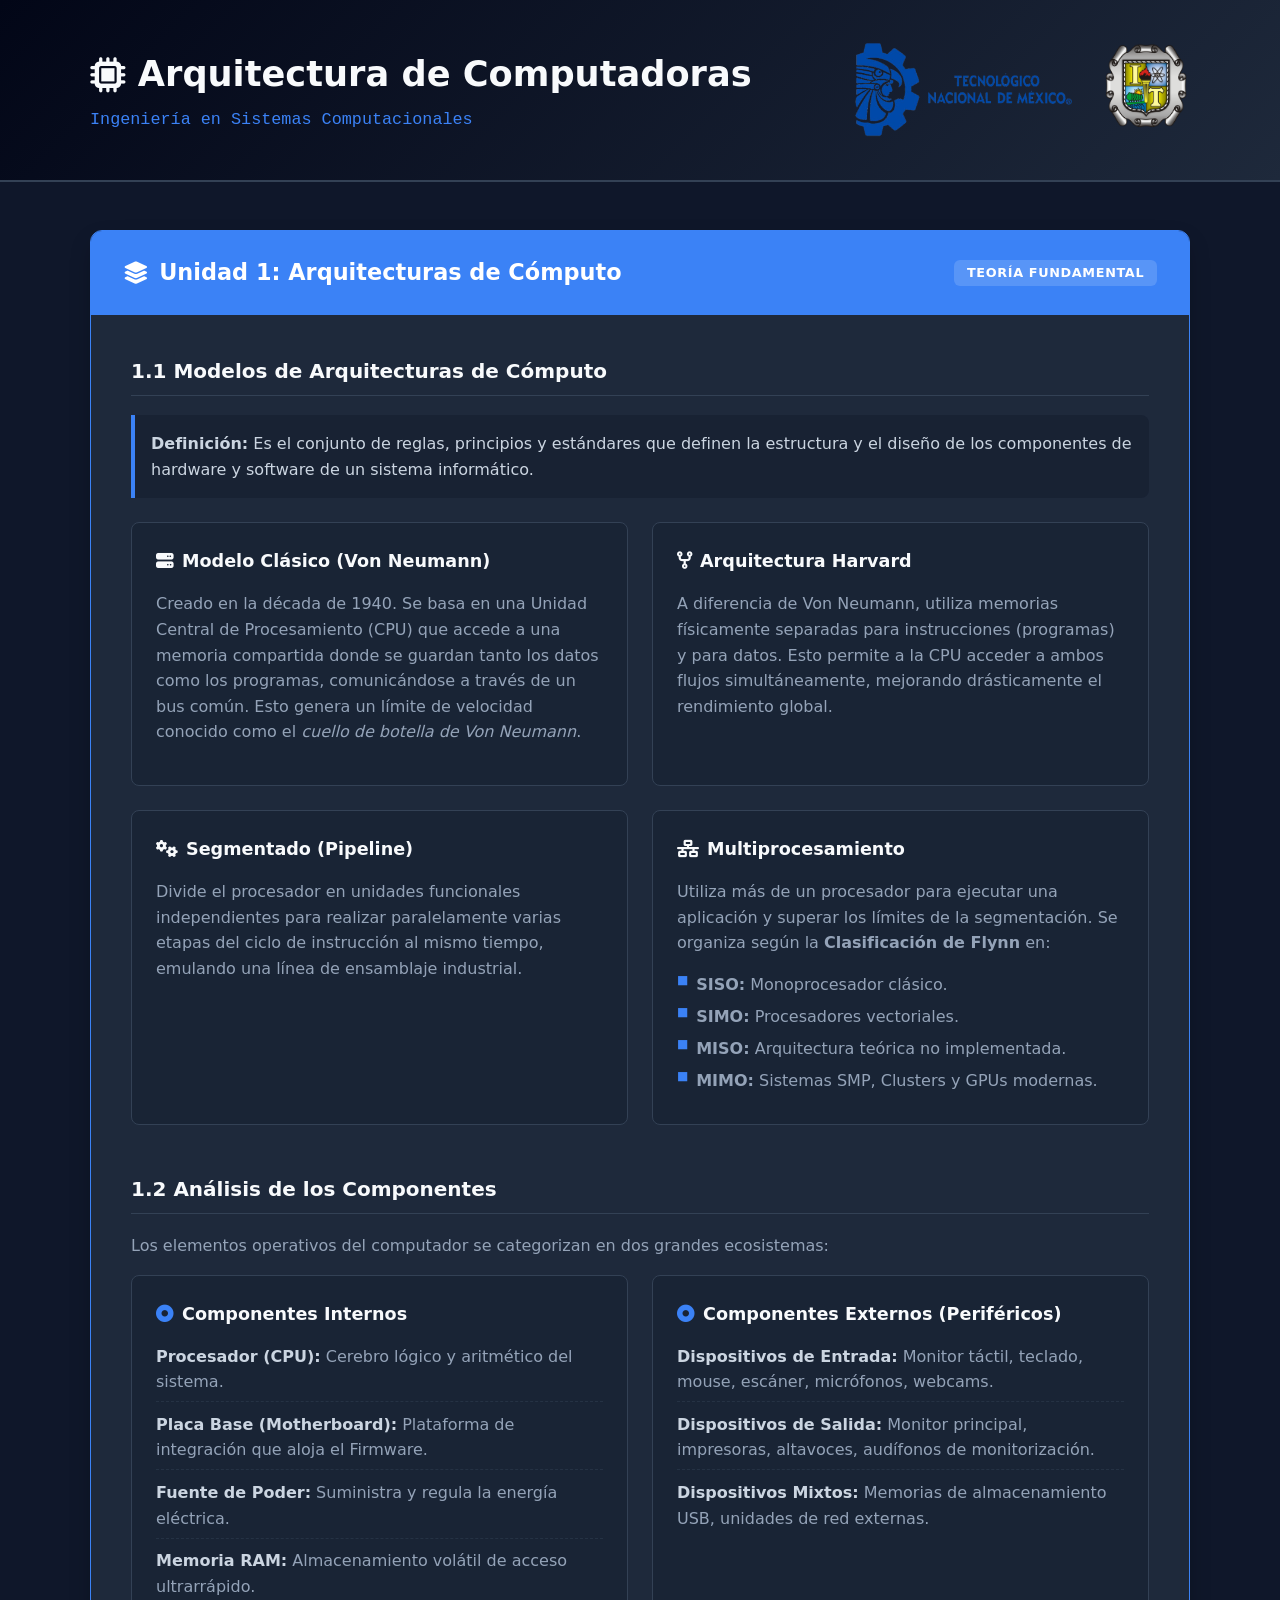
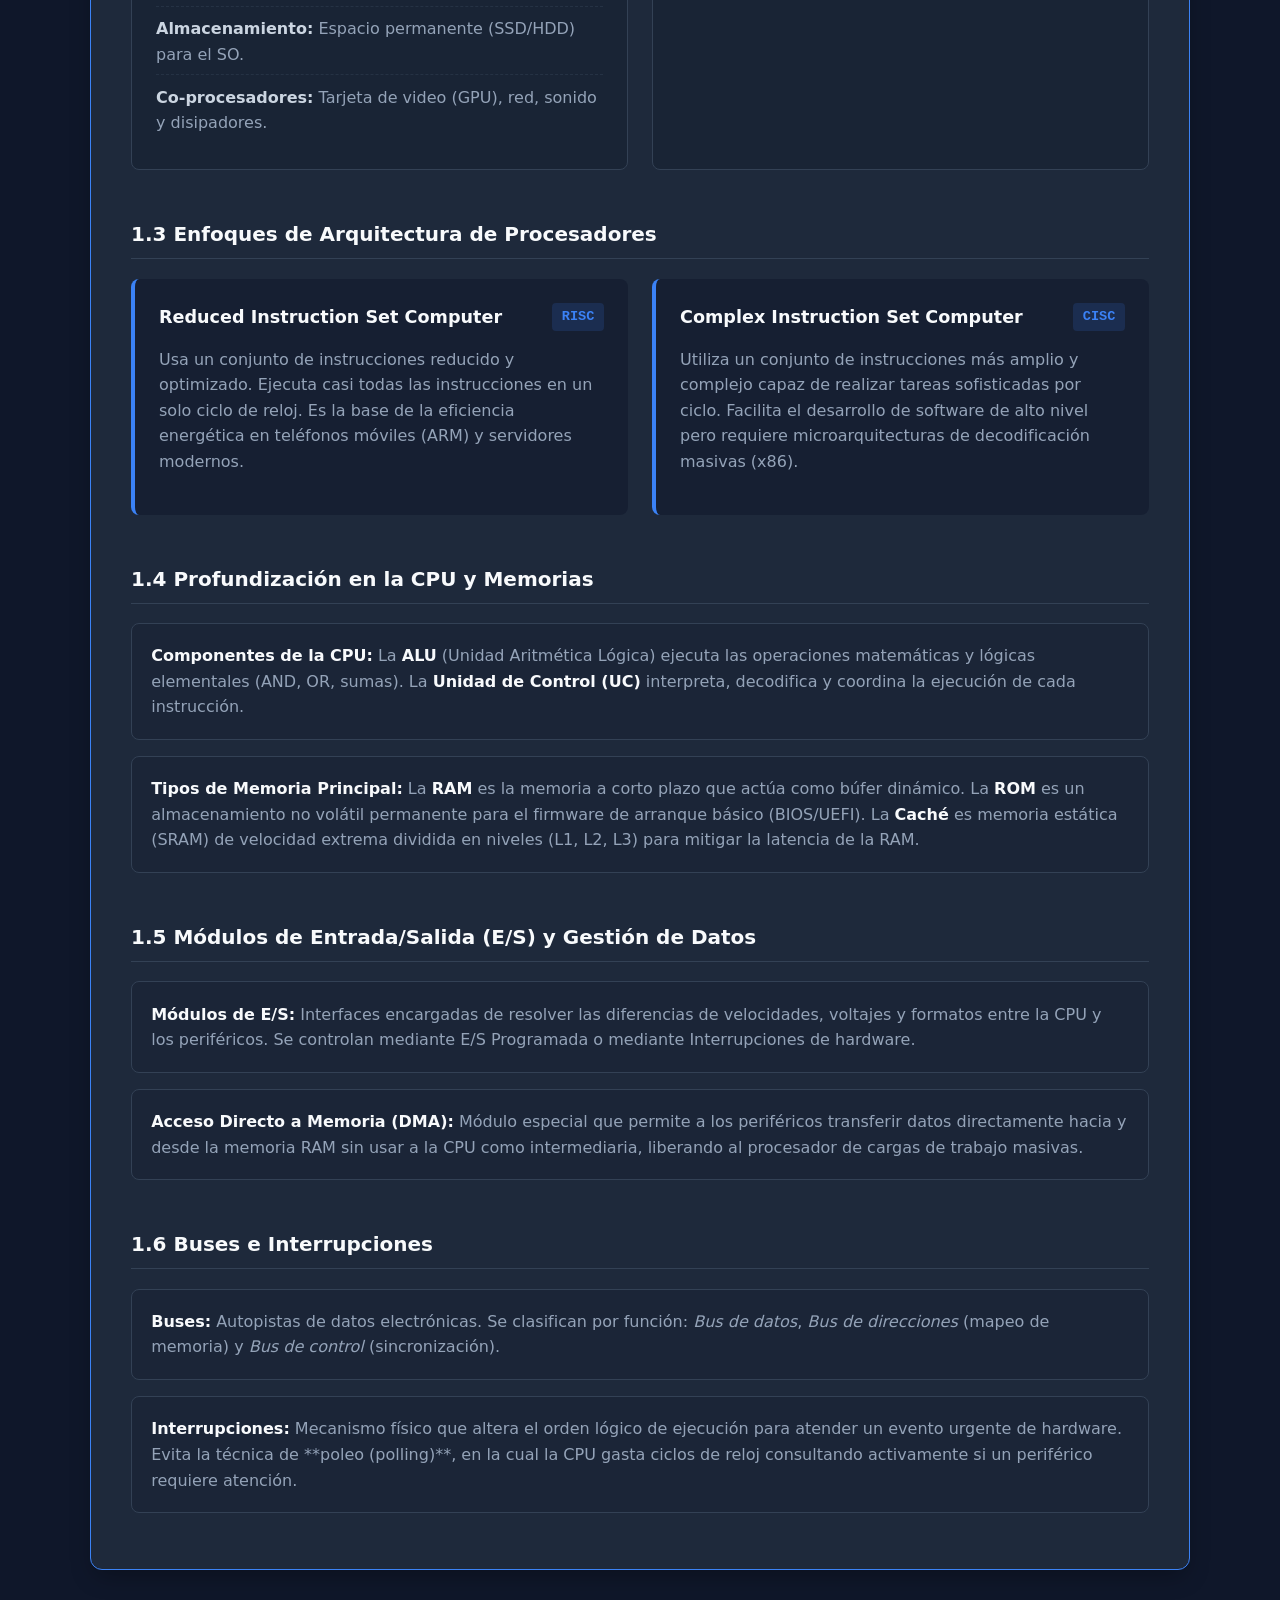
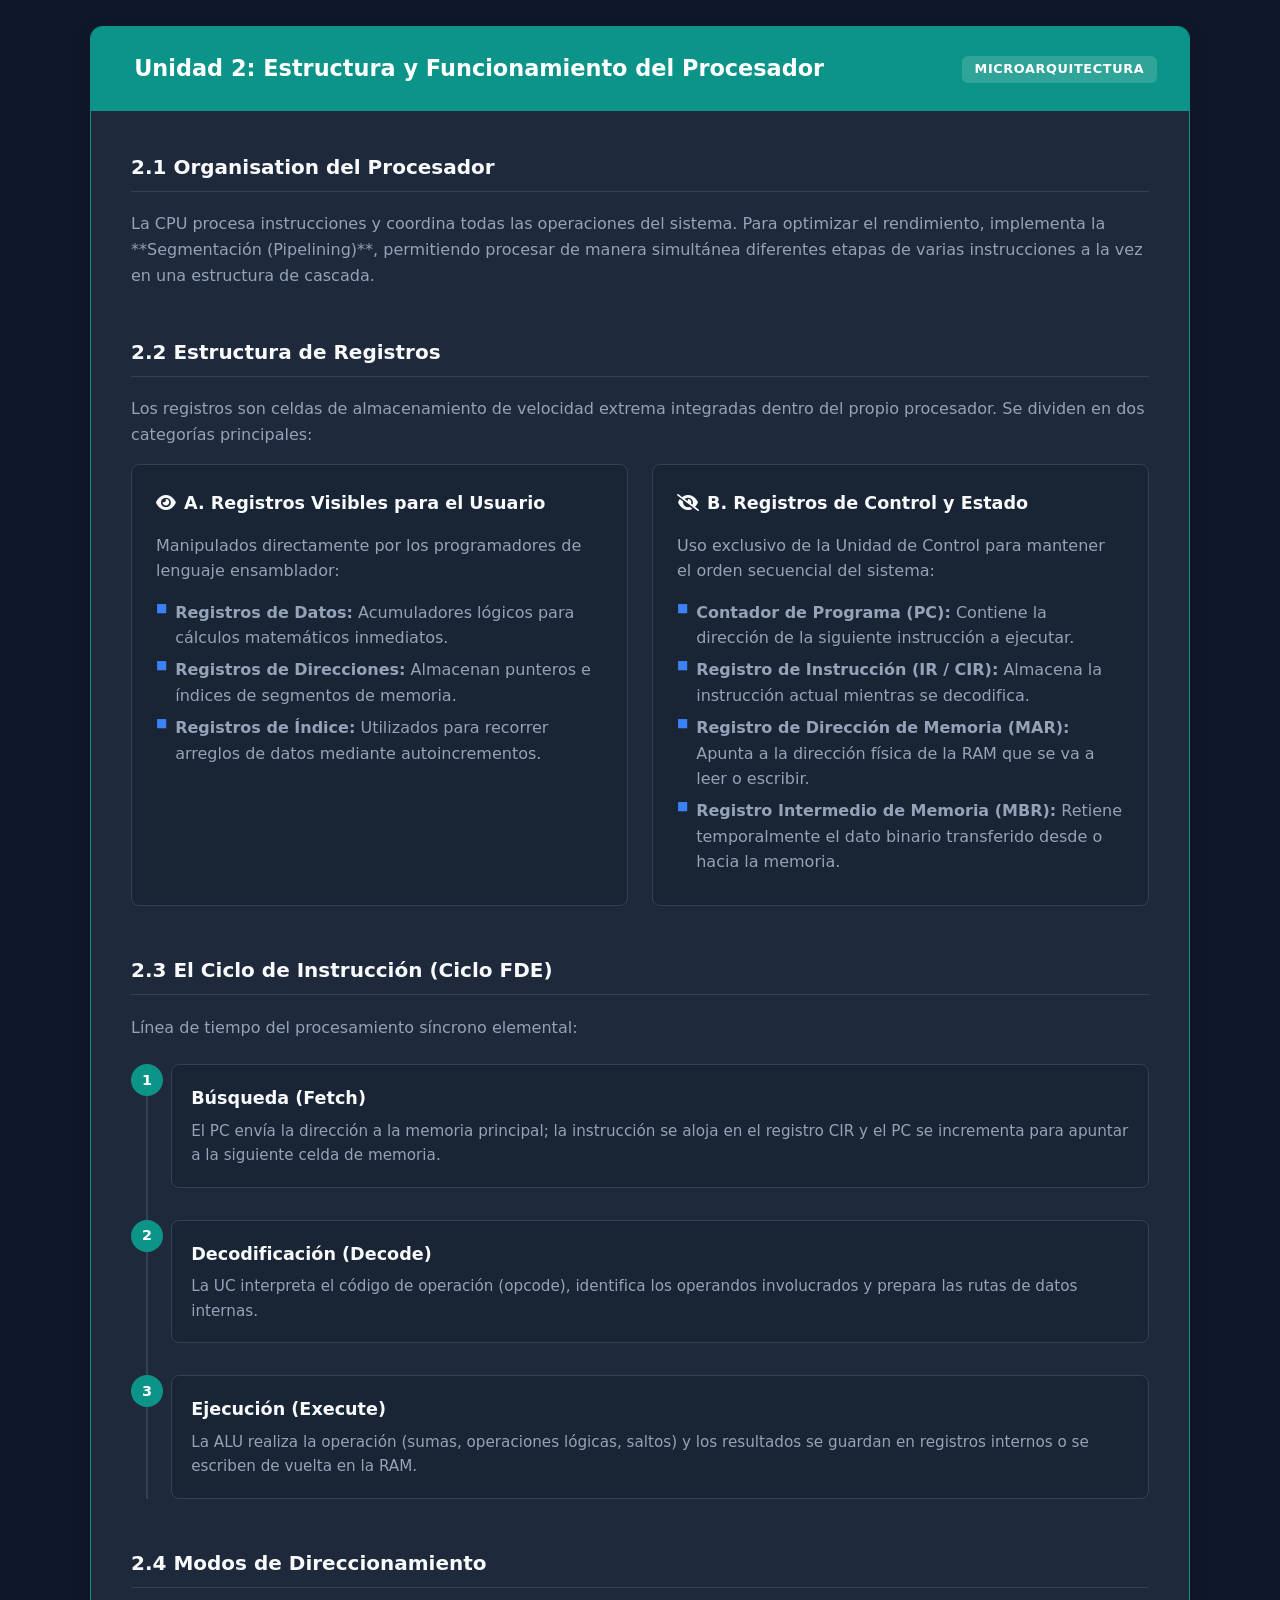
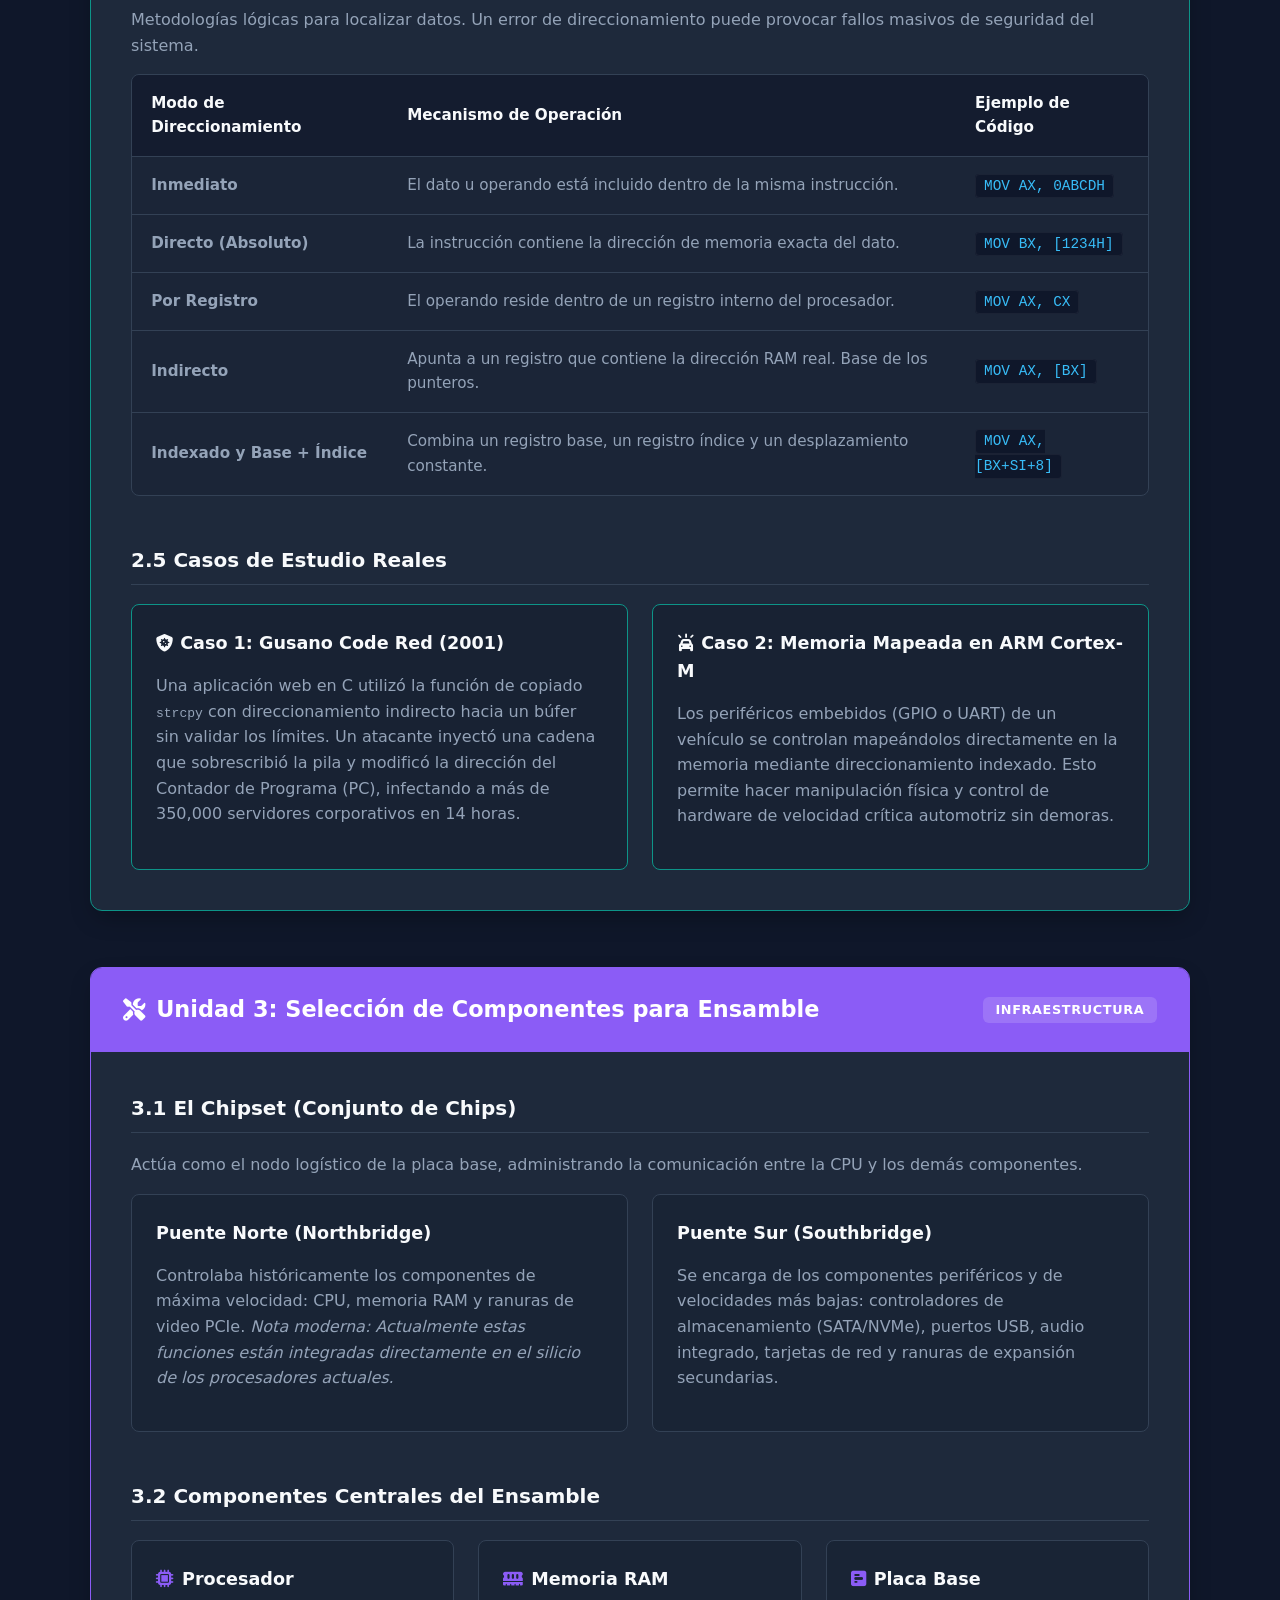
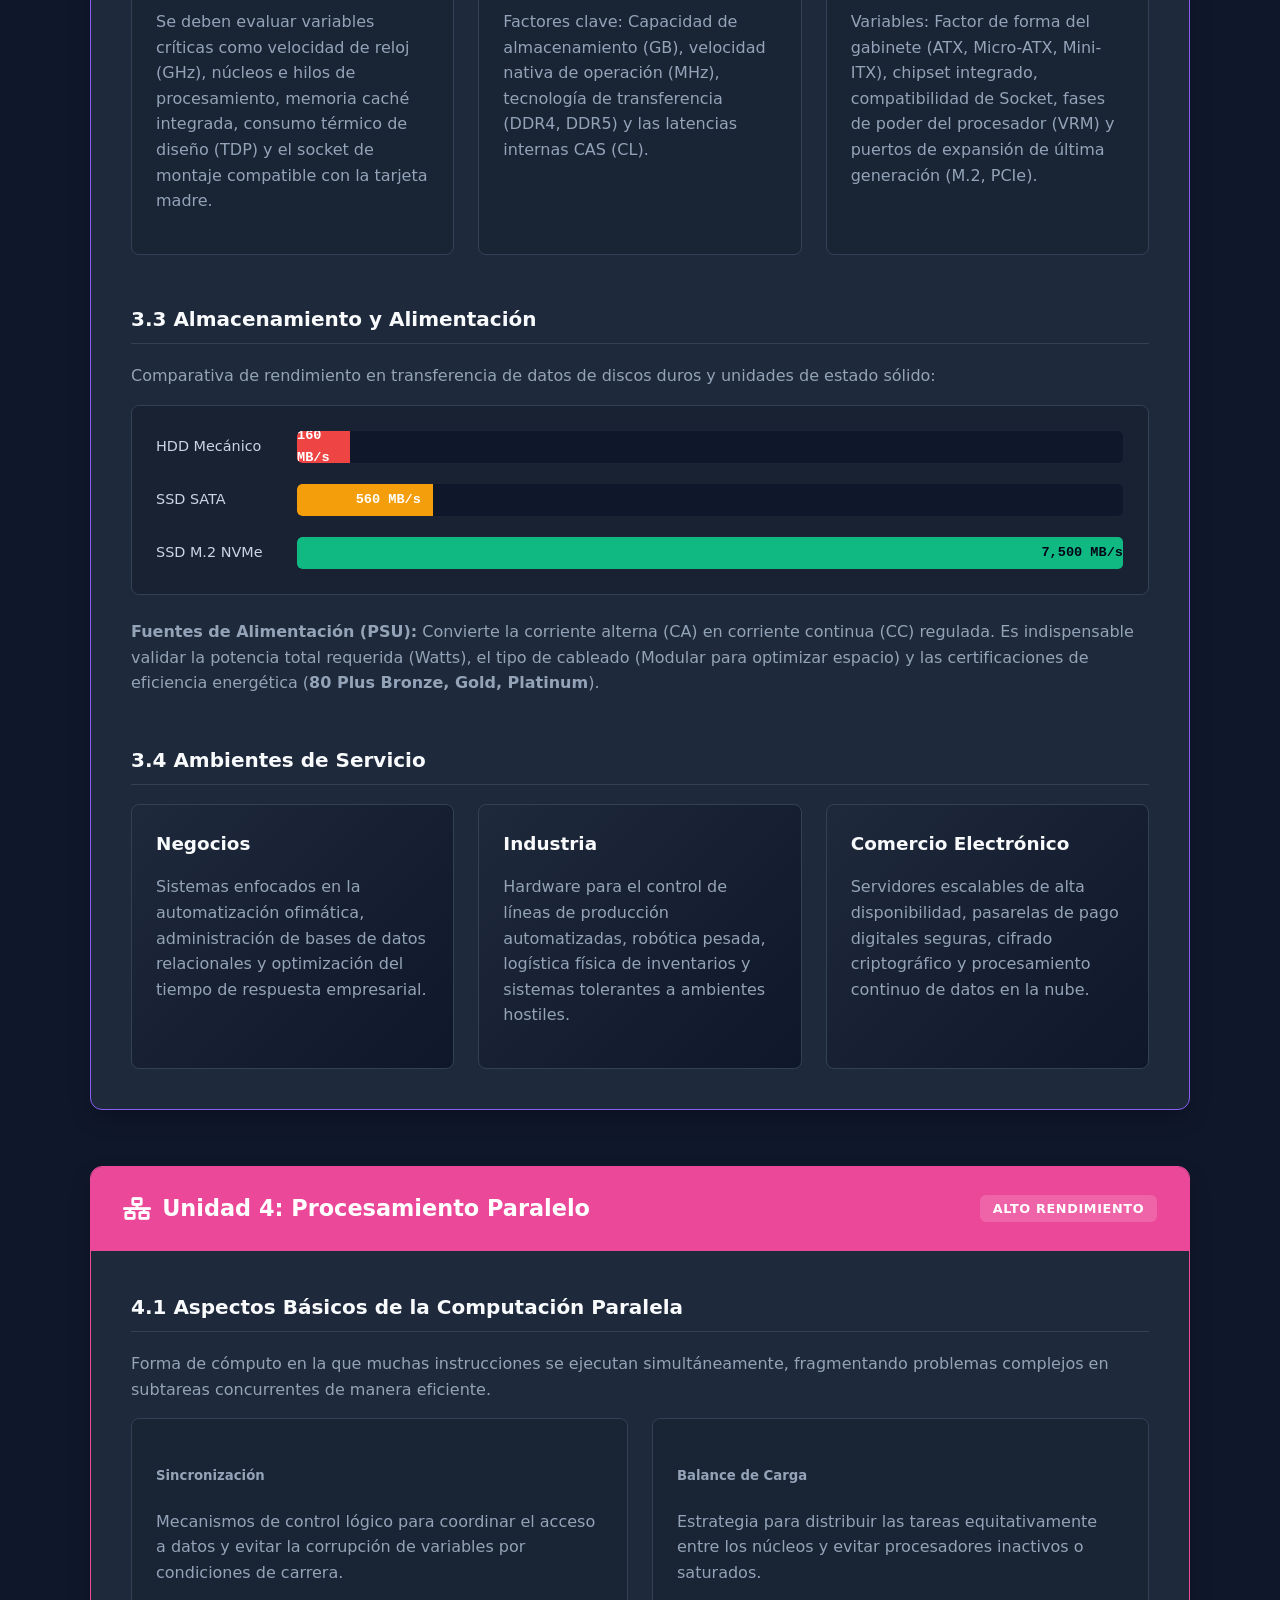
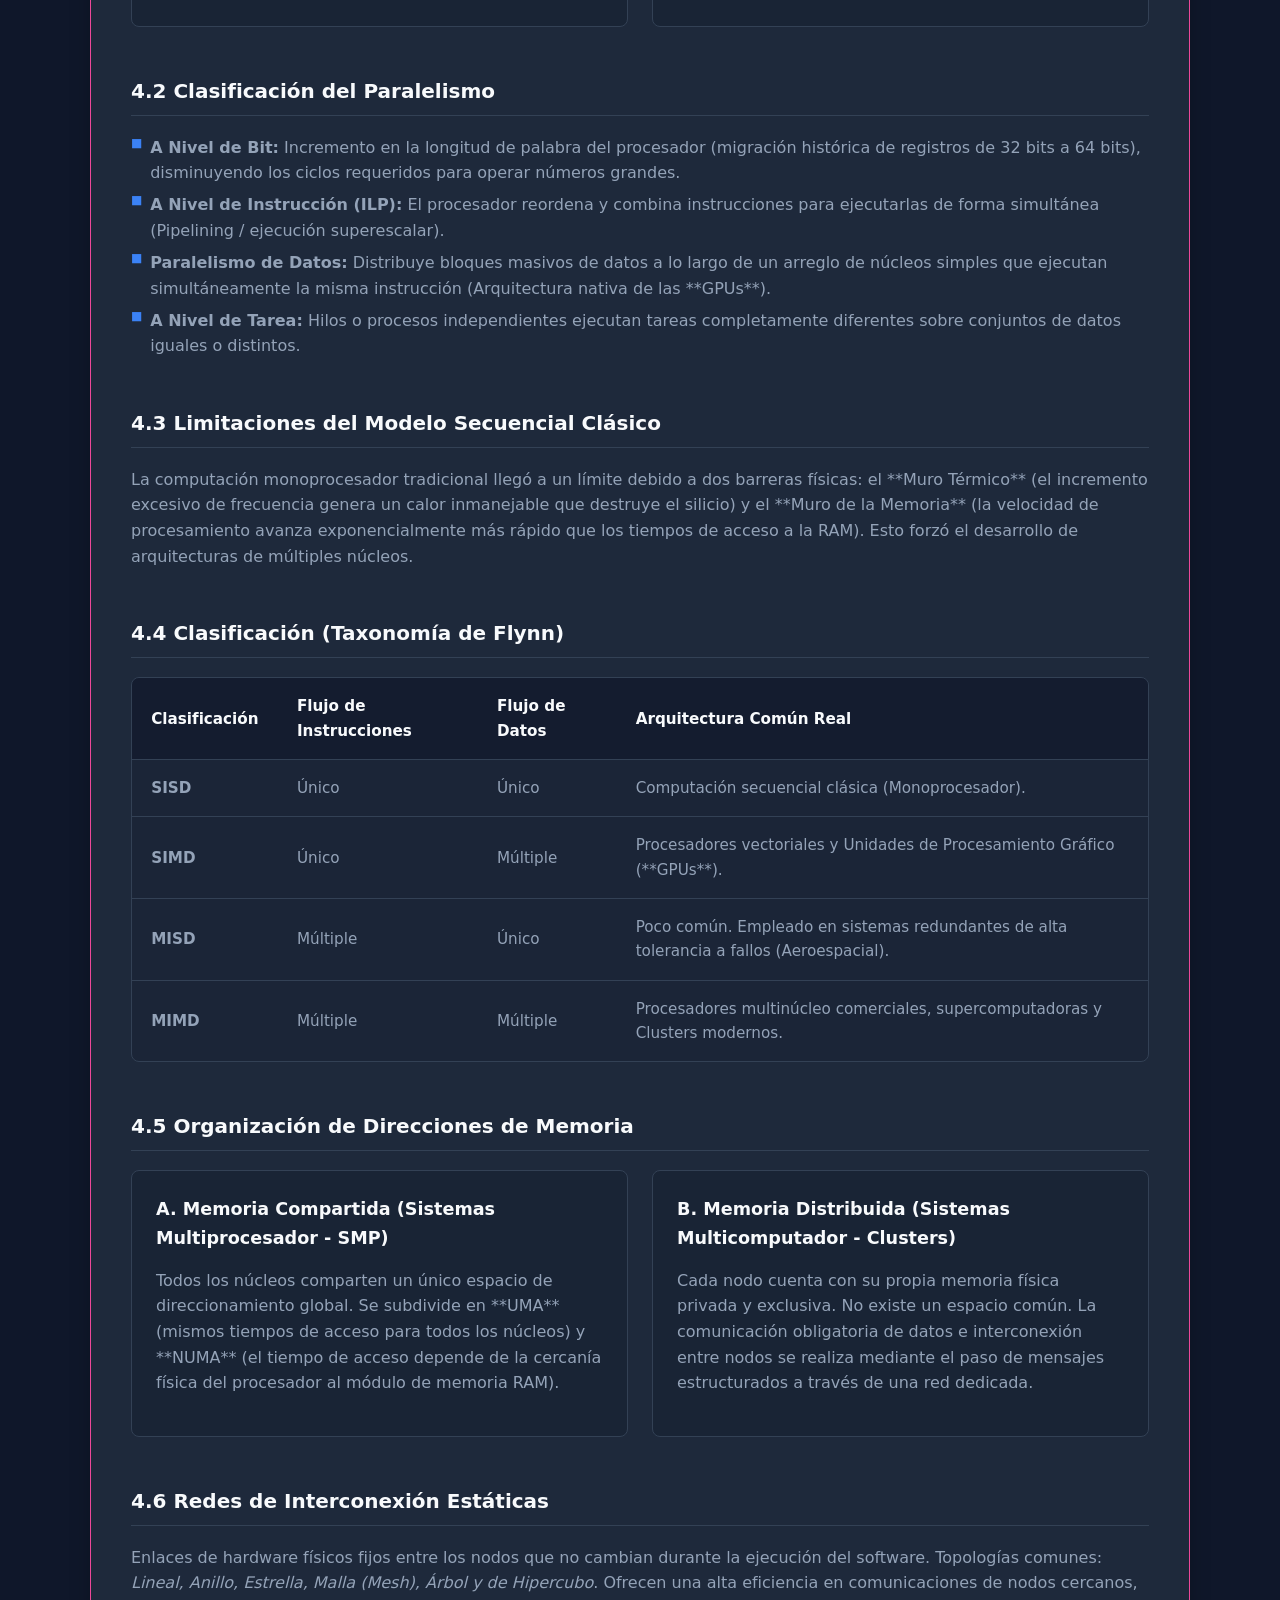
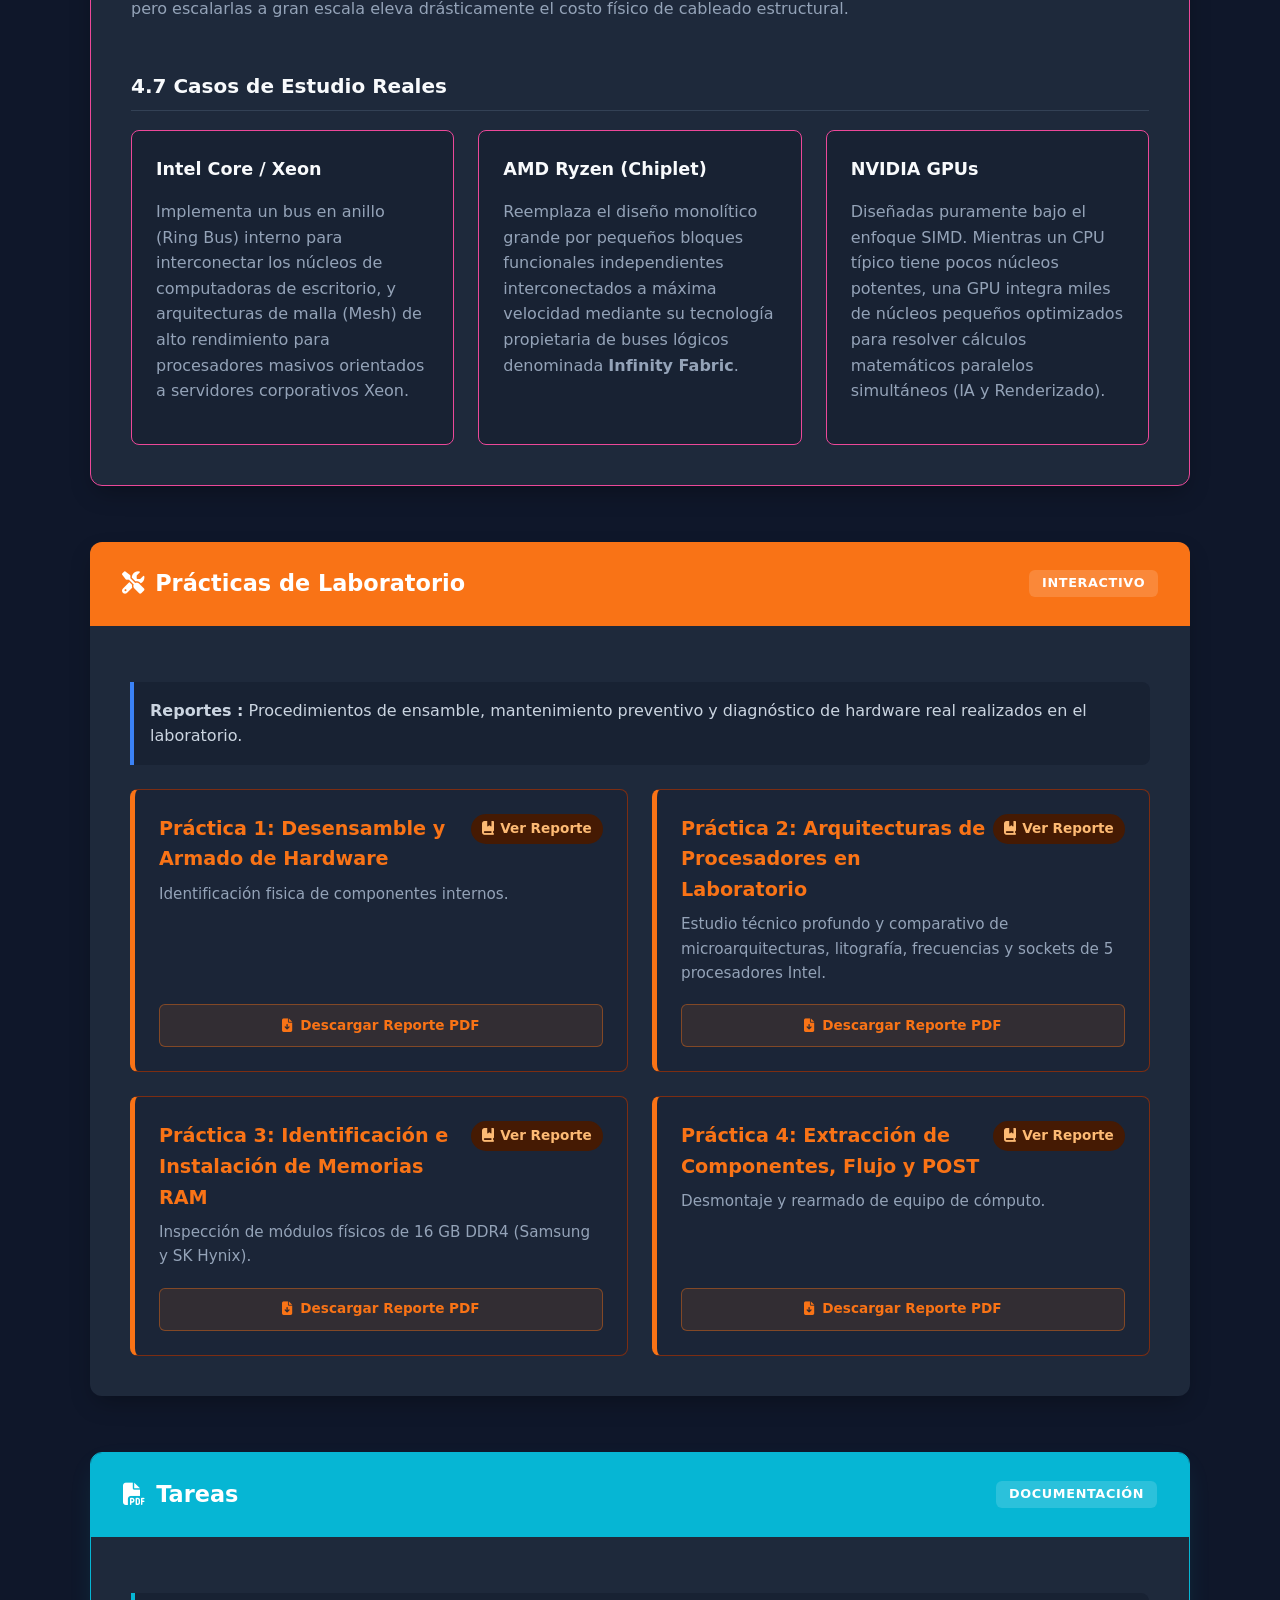
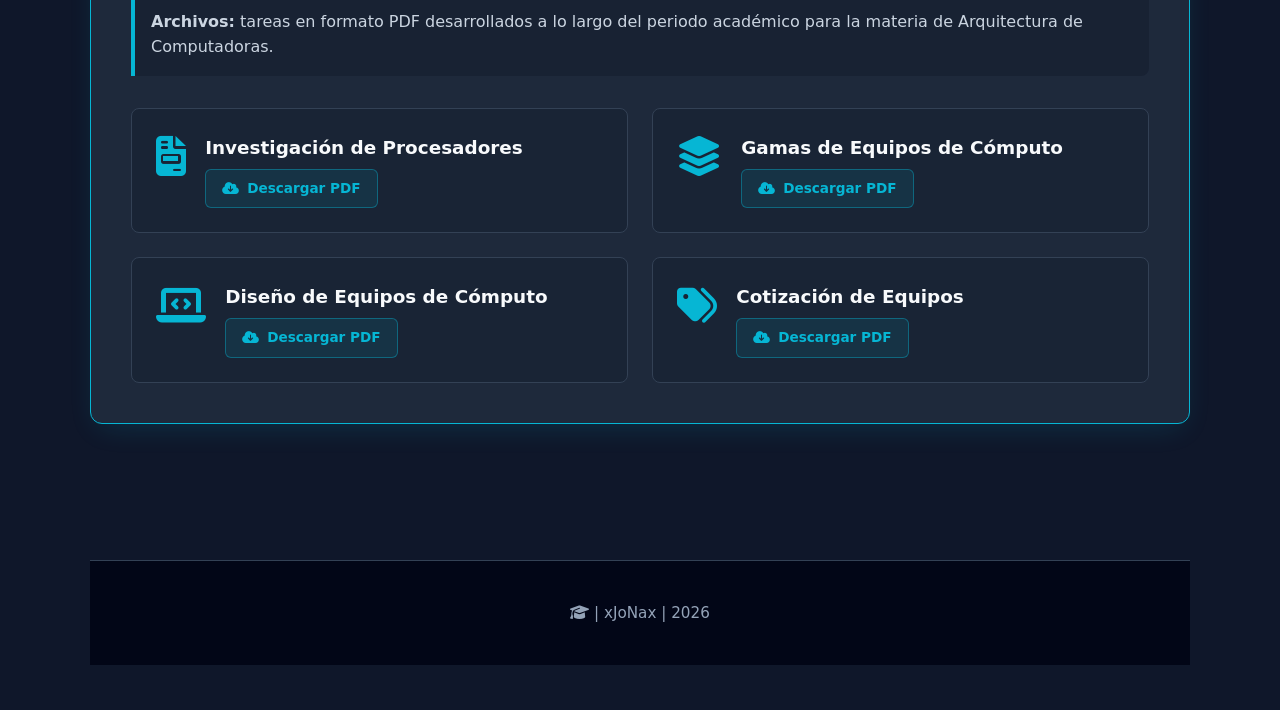
==== commit 108b86dc: "Add files via upload" ====
--- a/index.html
+++ b/index.html
@@ -463,45 +463,64 @@
             </div>
         </div>
 
-        <div class="card practicas">
+    <div class="card border-p">
             <div class="card-header bg-p">
-                <h2><i class="fa-solid fa-flask"></i> Prácticas de Laboratorio</h2>
+                <h2><i class="fa-solid fa-screwdriver-wrench animate-pulse"></i> Prácticas de Laboratorio</h2>
                 <span class="unit-tag">Interactivo</span>
             </div>
             <div class="card-body">
-                <p class="instruccion"><i class="fa-solid fa-arrow-pointer animate-bounce"></i> Haz clic sobre una práctica para abrir su reporte completo detallado:</p>
-                
-                <div class="grid-practicas">
-                    
-                    <div class="practica-item" onclick="abrirModal(1)">
-                        <div class="status-indicator"><i class="fa-solid fa-book-bookmark"></i> <span>Ver Reporte</span></div>
-                        <h3>Práctica 1: Desensamble y Armado de Hardware</h3>
-                        <p class="p-desc">Identificación física de componentes internos.</p>
-                    </div>
-
-                    <div class="practica-item" onclick="abrirModal(2)">
-                        <div class="status-indicator"><i class="fa-solid fa-book-bookmark"></i> <span>Ver Reporte</span></div>
-                        <h3>Práctica 2: Inspección y Análisis de Procesadores Intel</h3>
-                        <p class="p-desc">Estudio técnico profundo y comparativo de microarquitecturas, litografía, frecuencias y sockets de 5 procesadores Intel.</p>
-                    </div>
-
-                    <div class="practica-item" onclick="abrirModal(3)">
-                        <div class="status-indicator"><i class="fa-solid fa-book-bookmark"></i> <span>Ver Reporte</span></div>
-                        <h3>Práctica 3: Identificación e Instalación de Memorias RAM</h3>
-                        <p class="p-desc">Inspección de módulos físicos de 16 GB DDR4 (Samsung y SK Hynix).</p>
-                    </div>
-
-                    <div class="practica-item" onclick="abrirModal(4)">
-                        <div class="status-indicator"><i class="fa-solid fa-book-bookmark"></i> <span>Ver Reporte</span></div>
-                        <h3>Práctica 4: Extracción de Componentes, Flujo y POST</h3>
-                        <p class="p-desc">Desmontaje y rearmado de equipo de computo.</p>
-                    </div>
-
-                </div>
-            </div>
-        </div>
-
-    </div>
+                <p class="definition">
+                    <strong>Reportes :</strong> Procedimientos de ensamble, mantenimiento preventivo y diagnóstico de hardware real realizados en el laboratorio.
+                </p>
+
+                <div class="grid-2col">
+                    <div class="practica-item">
+                        <div class="click-area" onclick="abrirModal(1)">
+                            <div class="status-indicator"><i class="fa-solid fa-book-bookmark"></i> <span>Ver Reporte</span></div>
+                            <h3>Práctica 1: Desensamble y Armado de Hardware</h3>
+                            <p class="p-desc">Identificación fisica de componentes internos.</p>
+                        </div>
+                        <a href="docs/Practicas/Practica1.pdf" download="Reporte_Practica1_JohnatanRodriguez.pdf" class="btn-download-practica">
+                            <i class="fa-solid fa-file-arrow-down animate-pulse"></i> Descargar Reporte PDF
+                        </a>
+                    </div>
+
+                    <div class="practica-item">
+                        <div class="click-area" onclick="abrirModal(2)">
+                            <div class="status-indicator"><i class="fa-solid fa-book-bookmark"></i> <span>Ver Reporte</span></div>
+                            <h3>Práctica 2: Arquitecturas de Procesadores en Laboratorio</h3>
+                            <p class="p-desc">Estudio técnico profundo y comparativo de microarquitecturas, litografía, frecuencias y sockets de 5 procesadores Intel.</p>
+                        </div>
+                        <a href="docs/Practicas/Practica2.pdf" download="Reporte_Practica2_JohnatanRodriguez.pdf" class="btn-download-practica">
+                            <i class="fa-solid fa-file-arrow-down animate-pulse"></i> Descargar Reporte PDF
+                        </a>
+                    </div>
+
+                    <div class="practica-item">
+                        <div class="click-area" onclick="abrirModal(3)">
+                            <div class="status-indicator"><i class="fa-solid fa-book-bookmark"></i> <span>Ver Reporte</span></div>
+                            <h3>Práctica 3: Identificación e Instalación de Memorias RAM</h3>
+                            <p class="p-desc">Inspección de módulos físicos de 16 GB DDR4 (Samsung y SK Hynix).</p>
+                        </div>
+                        <a href="docs/Practicas/Practica3.pdf" download="Reporte_Practica3_JohnatanRodriguez.pdf" class="btn-download-practica">
+                            <i class="fa-solid fa-file-arrow-down animate-pulse"></i> Descargar Reporte PDF
+                        </a>
+                    </div>
+
+                    <div class="practica-item">
+                        <div class="click-area" onclick="abrirModal(4)">
+                            <div class="status-indicator"><i class="fa-solid fa-book-bookmark"></i> <span>Ver Reporte</span></div>
+                            <h3>Práctica 4: Extracción de Componentes, Flujo y POST</h3>
+                            <p class="p-desc">Desmontaje y rearmado de equipo de cómputo.</p>
+                        </div>
+                        <a href="docs/Practicas/Practica4.pdf" download="Reporte_Practica4_JohnatanRodriguez.pdf" class="btn-download-practica">
+                            <i class="fa-solid fa-file-arrow-down animate-pulse"></i> Descargar Reporte PDF
+                        </a>
+                    </div>
+
+                </div>
+            </div>
+        </div>
 
     <div id="modalPractica" class="modal">
         <div class="modal-content">
@@ -510,6 +529,71 @@
         </div>
     </div>
 
+    <div class="card border-tareas">
+            <div class="card-header bg-tareas">
+                <h2><i class="fa-solid fa-file-pdf"></i> Tareas</h2>
+                <span class="unit-tag">Documentación</span>
+            </div>
+            <div class="card-body">
+                <p class="definition-tareas">
+                    <strong>Archivos:</strong> tareas en formato PDF desarrollados a lo largo del periodo académico para la materia de Arquitectura de Computadoras.
+                </p>
+                
+                <div class="grid-2col">
+                    <div class="pdf-item-box">
+                        <div class="pdf-icon-side">
+                            <i class="fa-solid fa-file-invoice animate-pulse"></i>
+                        </div>
+                        <div class="pdf-details-side">
+                            <h4>Investigación de Procesadores</h4>
+                            <a href="docs/Tareas/Procesadores JohnatanRodriguezVIgil.pdf" download="Investigacion_Procesadores_JohnatanRodriguez.pdf" class="btn-download-pdf">
+                                <i class="fa-solid fa-cloud-arrow-down"></i> Descargar PDF
+                            </a>
+                        </div>
+                    </div>
+
+                    <div class="pdf-item-box">
+                        <div class="pdf-icon-side">
+                            <i class="fa-solid fa-layer-group animate-pulse"></i>
+                        </div>
+                        <div class="pdf-details-side">
+                            <h4>Gamas de Equipos de Cómputo</h4>
+                            <a href="docs/Tareas/Gamas de equipos de computo.pdf" download="Gamas_de_equipos_de_computo.pdf" class="btn-download-pdf">
+                                <i class="fa-solid fa-cloud-arrow-down"></i> Descargar PDF
+                            </a>
+                        </div>
+                    </div>
+                </div>
+
+                <div class="grid-2col margin-top" style="margin-top: 1.5rem;">
+                    <div class="pdf-item-box">
+                        <div class="pdf-icon-side">
+                            <i class="fa-solid fa-laptop-code animate-pulse"></i>
+                        </div>
+                        <div class="pdf-details-side">
+                            <h4>Diseño de Equipos de Cómputo</h4>
+                            <a href="docs/Tareas/Diseñó de equipos.pdf" download="Diseno_de_equipos.pdf" class="btn-download-pdf">
+                                <i class="fa-solid fa-cloud-arrow-down"></i> Descargar PDF
+                            </a>
+                        </div>
+                    </div>
+
+                    <div class="pdf-item-box">
+                        <div class="pdf-icon-side">
+                            <i class="fa-solid fa-tags animate-pulse"></i>
+                        </div>
+                        <div class="pdf-details-side">
+                            <h4>Cotización de Equipos</h4>
+                            <a href="docs/Tareas/Cotización de equipos.pdf" download="Cotizacion_de_equipos.pdf" class="btn-download-pdf">
+                                <i class="fa-solid fa-cloud-arrow-down"></i> Descargar PDF
+                            </a>
+                        </div>
+                    </div>
+                </div>
+
+            </div>
+        </div>
+
     <footer>
         <p><i class="fa-solid fa-graduation-cap"></i> | xJoNax | 2026</p>
     </footer>
--- a/styles.css
+++ b/styles.css
@@ -770,17 +770,240 @@
     transform: scale(1.05);
 }
 
+/* ==========================================
+   ESTILOS ADICIONALES PARA SECCIÓN DE PDFs 
+   ========================================== */
+:root {
+    --tareas-color: #06b6d4; /* Color cyan para diferenciar la sección */
+}
+
+.bg-tareas { 
+    background-color: var(--tareas-color); 
+}
+
+.border-tareas { 
+    border: 1px solid var(--tareas-color); 
+    box-shadow: 0 10px 30px -10px rgba(6, 182, 212, 0.2) !important;
+}
+
+.definition-tareas {
+    background-color: rgba(15, 23, 42, 0.4);
+    border-left: 4px solid var(--tareas-color);
+    padding: 1rem;
+    border-radius: 0 8px 8px 0;
+    color: var(--text-light);
+    margin-bottom: 2rem;
+}
+
+
+
+/* ==========================================
+   ESTILOS PARA DESCARGA DE REPORTES DE PRÁCTICAS 
+   ========================================== */
+.practica-item {
+    display: flex;
+    flex-direction: column;
+    justify-content: space-between;
+    height: 100%;
+    box-sizing: border-box;
+}
+
+.click-area {
+    cursor: pointer;
+    flex-grow: 1;
+}
+
+.btn-download-practica {
+    margin-top: 1.2rem;
+    background-color: rgba(249, 115, 22, 0.1);
+    color: var(--p-color);
+    border: 1px solid rgba(249, 115, 22, 0.4);
+    padding: 0.6rem;
+    border-radius: 6px;
+    font-size: 0.85rem;
+    font-weight: 600;
+    text-align: center;
+    text-decoration: none;
+    display: flex;
+    align-items: center;
+    justify-content: center;
+    gap: 0.5rem;
+    transition: all 0.2s ease;
+}
+
+.btn-download-practica:hover {
+    background-color: var(--p-color);
+    color: #0f172a;
+    border-color: var(--p-color);
+    box-shadow: 0 4px 12px rgba(249, 115, 22, 0.3);
+}
+
+
+
+/* Cajas de items PDF */
+.pdf-item-box {
+    display: flex;
+    background-color: rgba(15, 23, 42, 0.3);
+    border: 1px solid var(--border-color);
+    padding: 1.5rem;
+    border-radius: 8px;
+    gap: 1.2rem;
+    transition: transform 0.2s ease, border-color 0.2s ease;
+}
+
+.pdf-item-box:hover {
+    transform: translateY(-3px);
+    border-color: var(--tareas-color);
+}
+
+.pdf-icon-side {
+    font-size: 2.5rem;
+    color: var(--tareas-color);
+    display: flex;
+    align-items: flex-start;
+    justify-content: center;
+    padding-top: 0.2rem;
+}
+
+.pdf-details-side {
+    display: flex;
+    flex-direction: column;
+    width: 100%;
+}
+
+.pdf-details-side h4 {
+    margin: 0 0 0.4rem 0;
+    color: var(--text-title);
+    font-size: 1.15rem;
+}
+
+.pdf-details-side p {
+    margin: 0 0 1.2rem 0;
+    font-size: 0.9rem;
+    color: var(--text-body);
+    line-height: 1.4;
+}
+
+/* Botón de descarga con estilo integrado */
+.btn-download-pdf {
+    align-self: flex-start;
+    background-color: rgba(6, 182, 212, 0.1);
+    color: var(--tareas-color);
+    border: 1px solid rgba(6, 182, 212, 0.4);
+    padding: 0.5rem 1rem;
+    border-radius: 6px;
+    font-size: 0.85rem;
+    font-weight: 600;
+    text-decoration: none;
+    display: inline-flex;
+    align-items: center;
+    gap: 0.5rem;
+    transition: all 0.2s ease;
+}
+
+.btn-download-pdf:hover {
+    background-color: var(--tareas-color);
+    color: #0f172a;
+    border-color: var(--tareas-color);
+    box-shadow: 0 4px 12px rgba(6, 182, 212, 0.3);
+}
+
+/* Responsividad para móviles */
 @media (max-width: 768px) {
+    .pdf-item-box {
+        flex-direction: column;
+        gap: 0.8rem;
+    }
+    .pdf-icon-side {
+        font-size: 2rem;
+    }
+}
+
+
+
+
+
+@media (max-width: 768px) {
+
+    header {
+        padding: 1.5rem 1rem; 
+    }
+
     .header-container {
         flex-direction: column;
         text-align: center;
         justify-content: center;
-    }
+        align-items: center;
+        flex-wrap: wrap;
+        gap: 1rem;
+        width: 100%;
+    }
+
+    .header-text {
+        width: 100%;
+    }
+
+    .header-text h1 {
+        font-size: 1.5rem;
+        white-space: normal;
+        margin-bottom: 0.3rem;
+    }
+
+    .subtitle {
+        font-size: 0.9rem;
+    }
+
     .header-logos {
+        display: flex;
         justify-content: center;
-        margin-top: 0.5rem;
-    }
+        align-items: center;
+        width: 100%;
+        gap: 24px;
+    }
+
     .logo-inst {
         height: 55px;
     }
+
+    .container {
+        padding: 0.6rem;
+        width: 100%;
+        box-sizing: border-box;
+    }
+
+    .card {
+        margin-bottom: 1.2rem;
+        width: 100% !important;
+        box-sizing: border-box;
+    }
+
+    .card-header h2 {
+        font-size: 1.2rem;
+    }
+
+    .card-body {
+        padding: 1rem;
+    }
+
+    .practicas-grid {
+        grid-template-columns: 1fr !important; 
+        gap: 0.8rem;
+    }
+
+    .practica-item {
+        padding: 1.2rem;
+        width: 100%;
+        box-sizing: border-box;
+    }
+
+    .modal-content {
+        width: 95% !important;
+        padding: 1.2rem;
+        margin: 8% auto;
+    }
+
+    .modal-grid-2 {
+        grid-template-columns: 1fr !important;
+        gap: 0.8rem;
+    }
 }
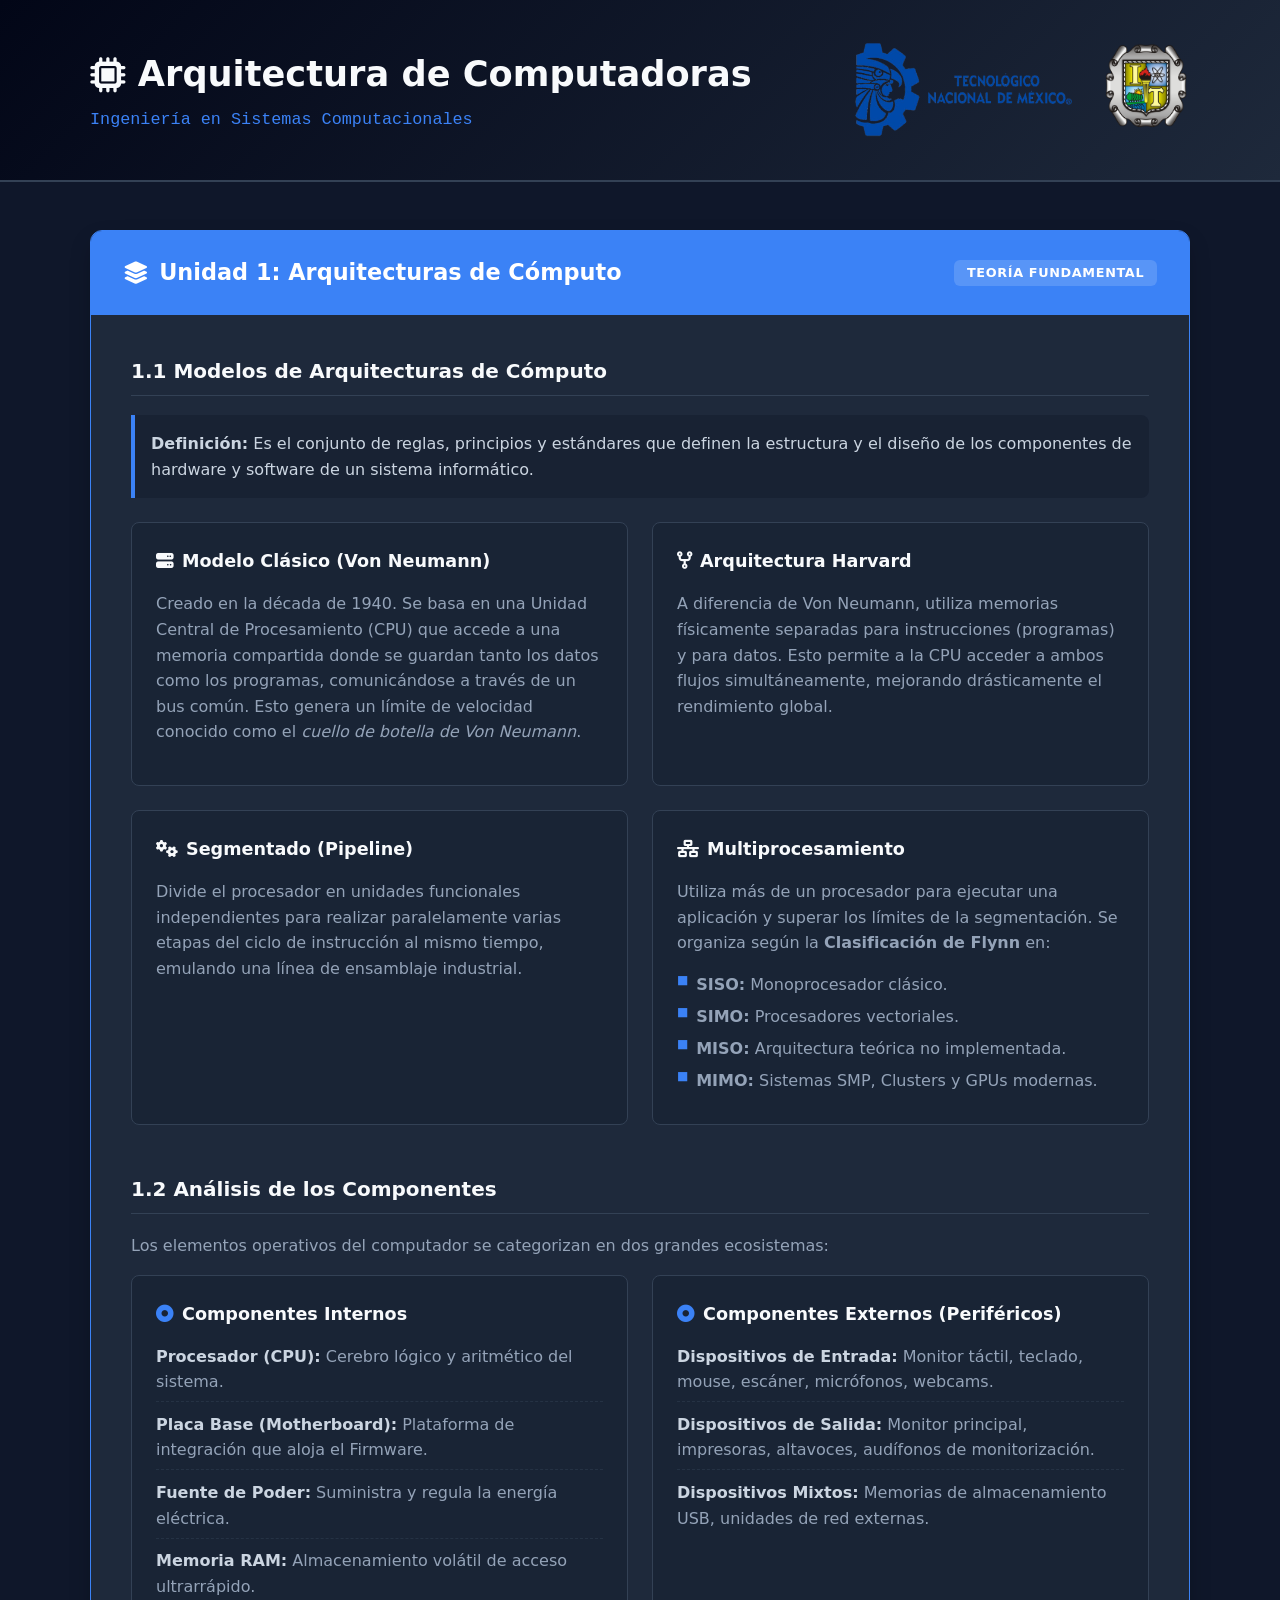
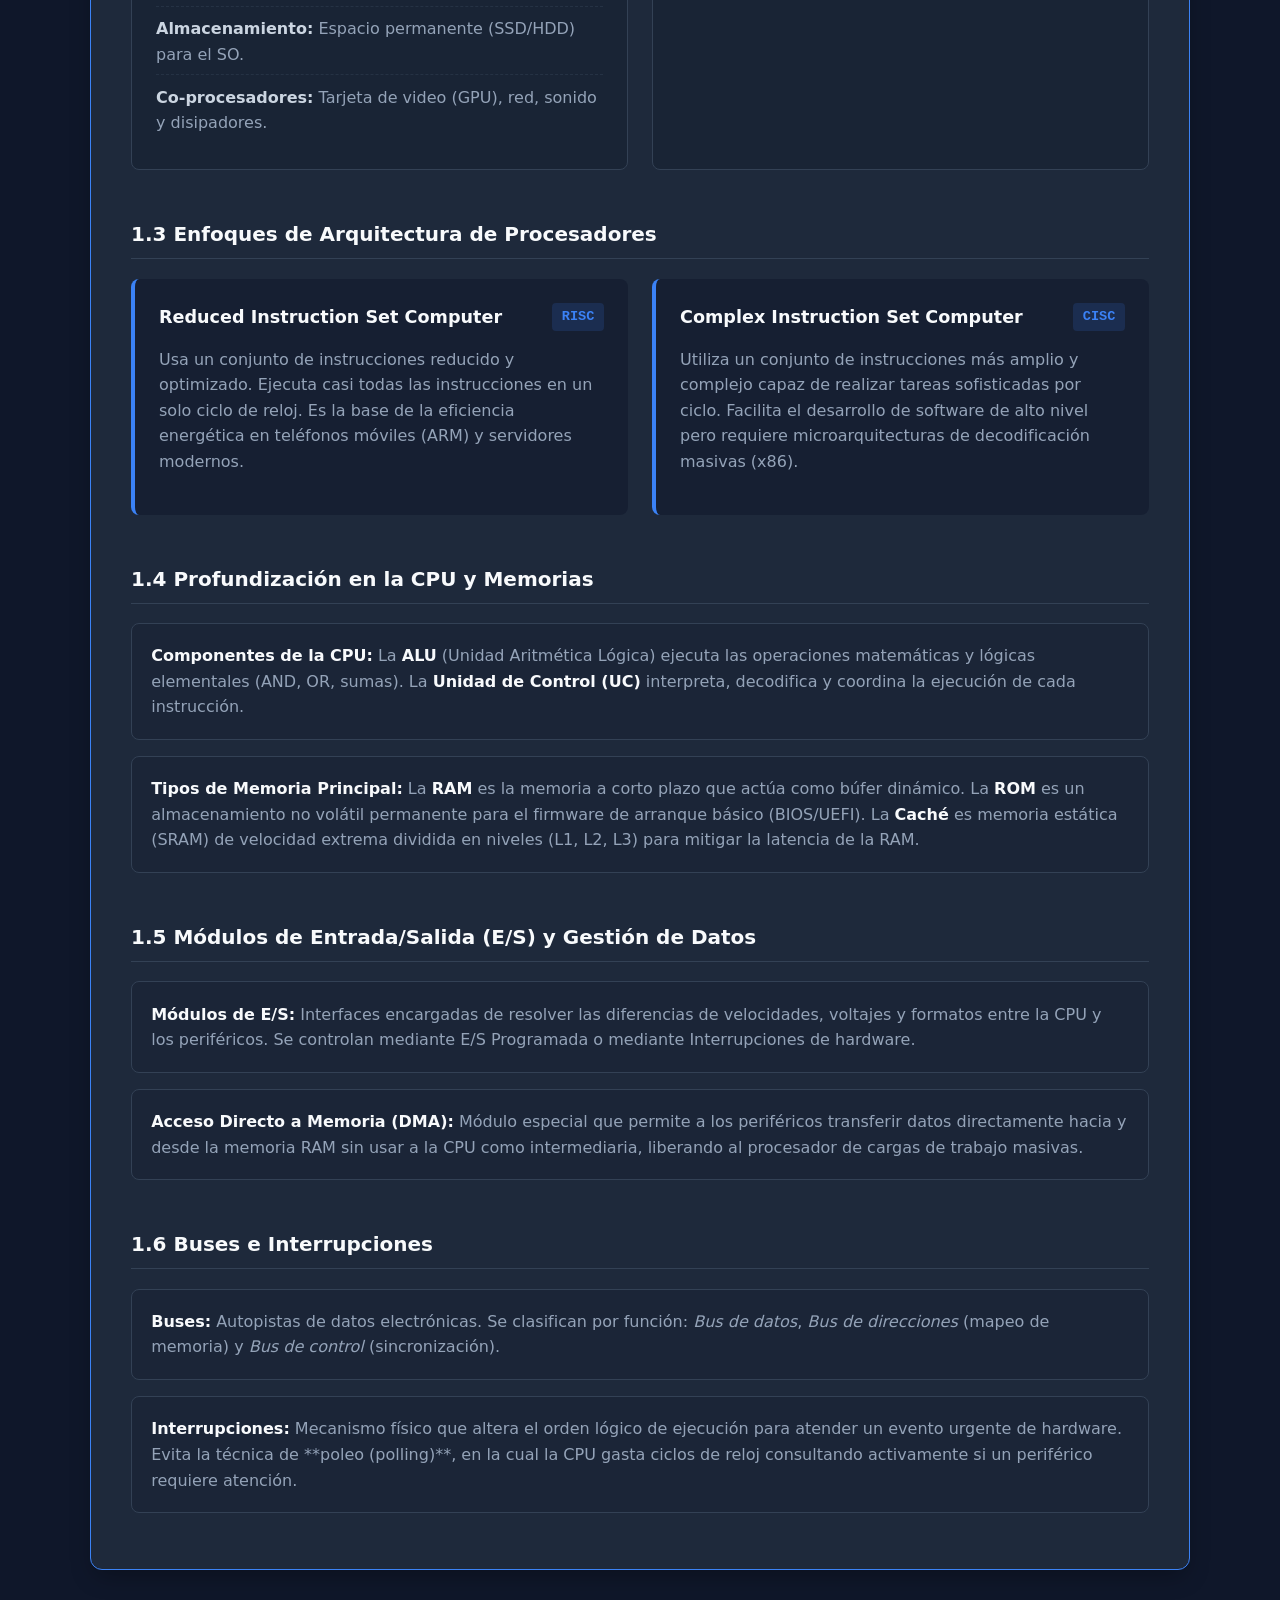
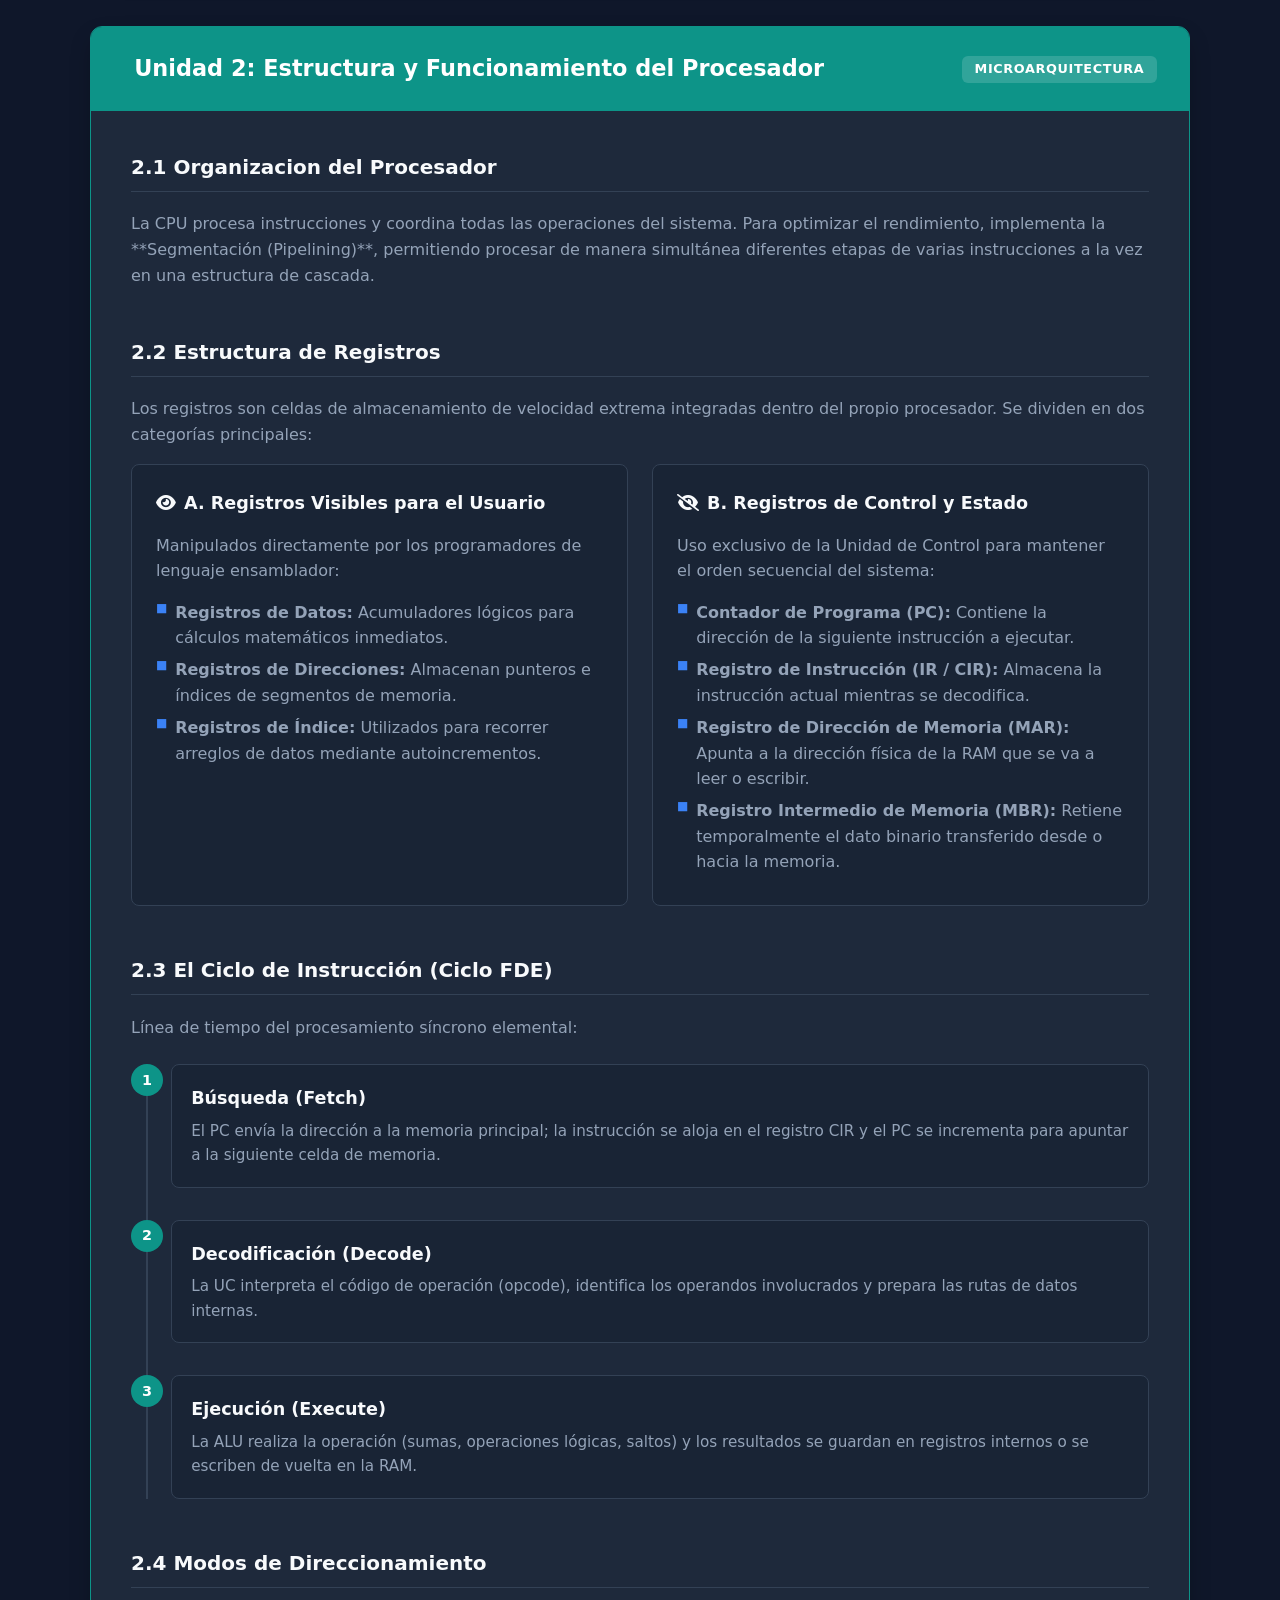
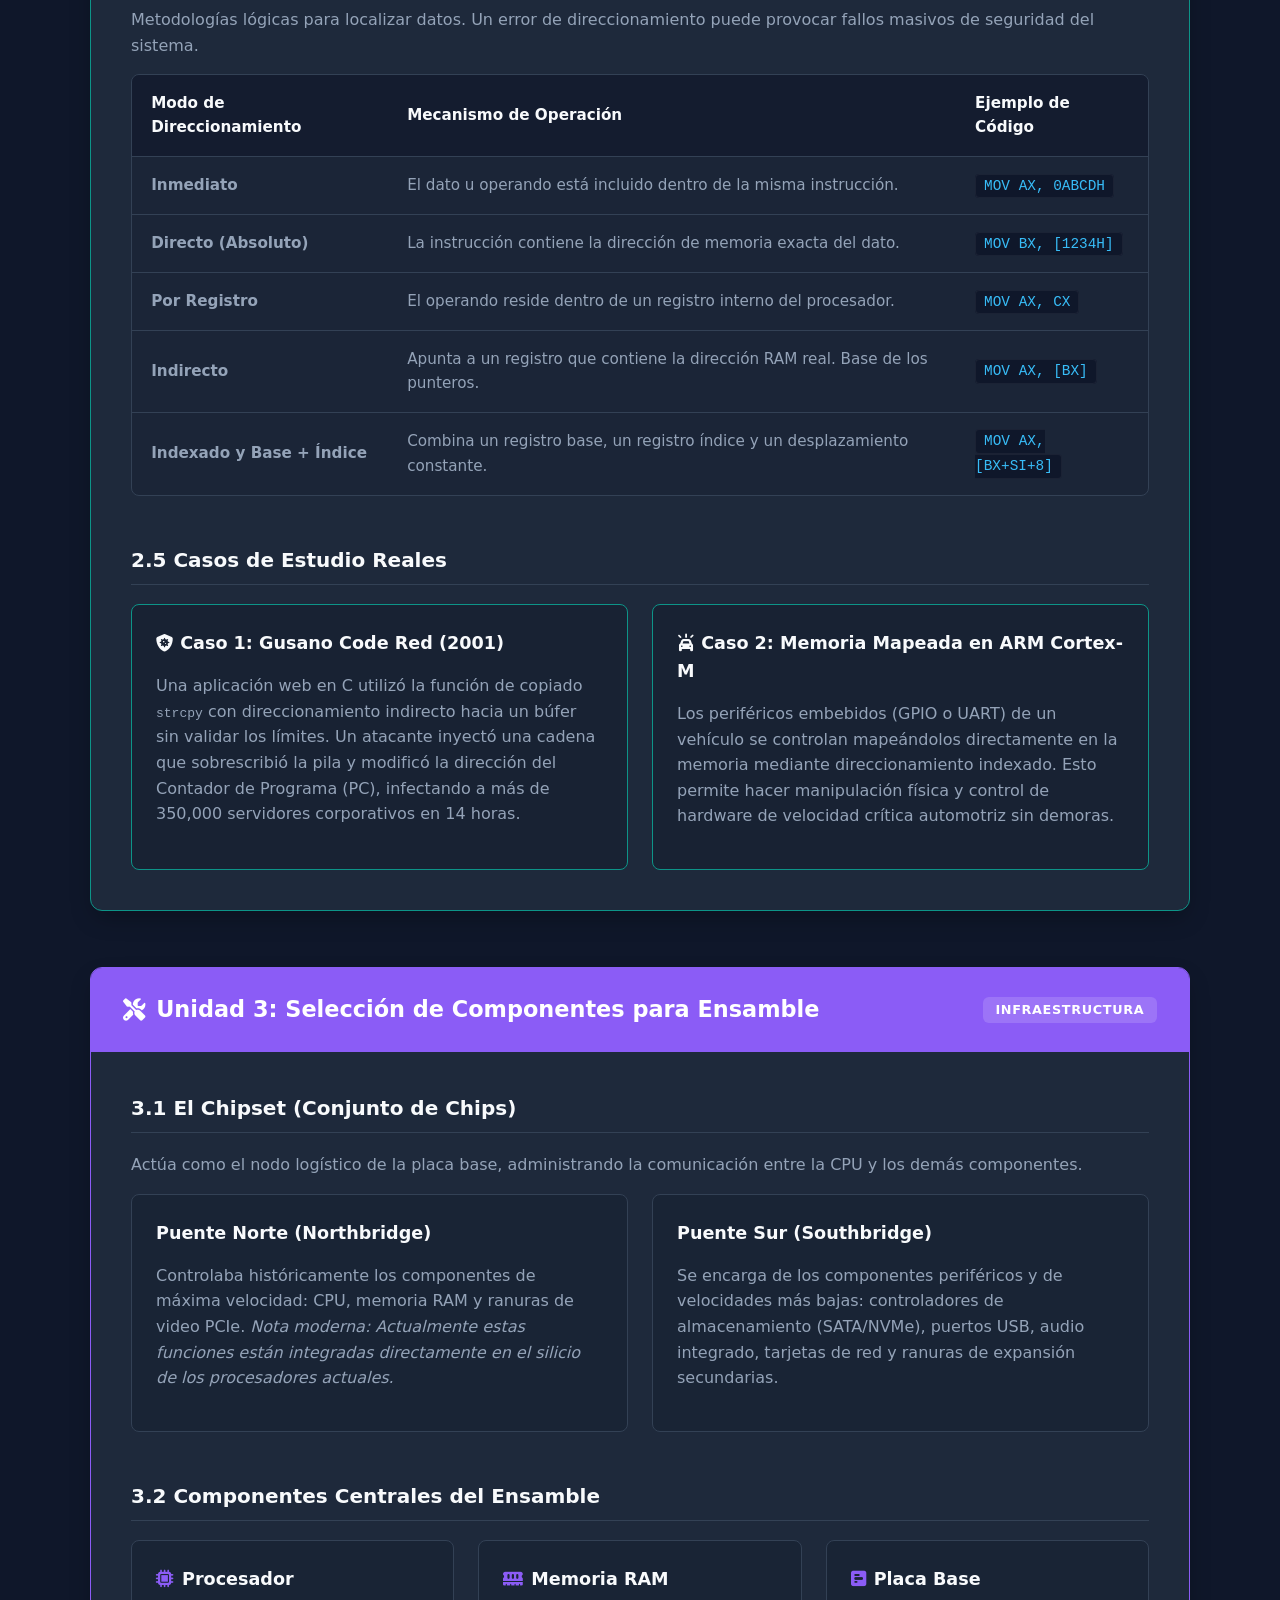
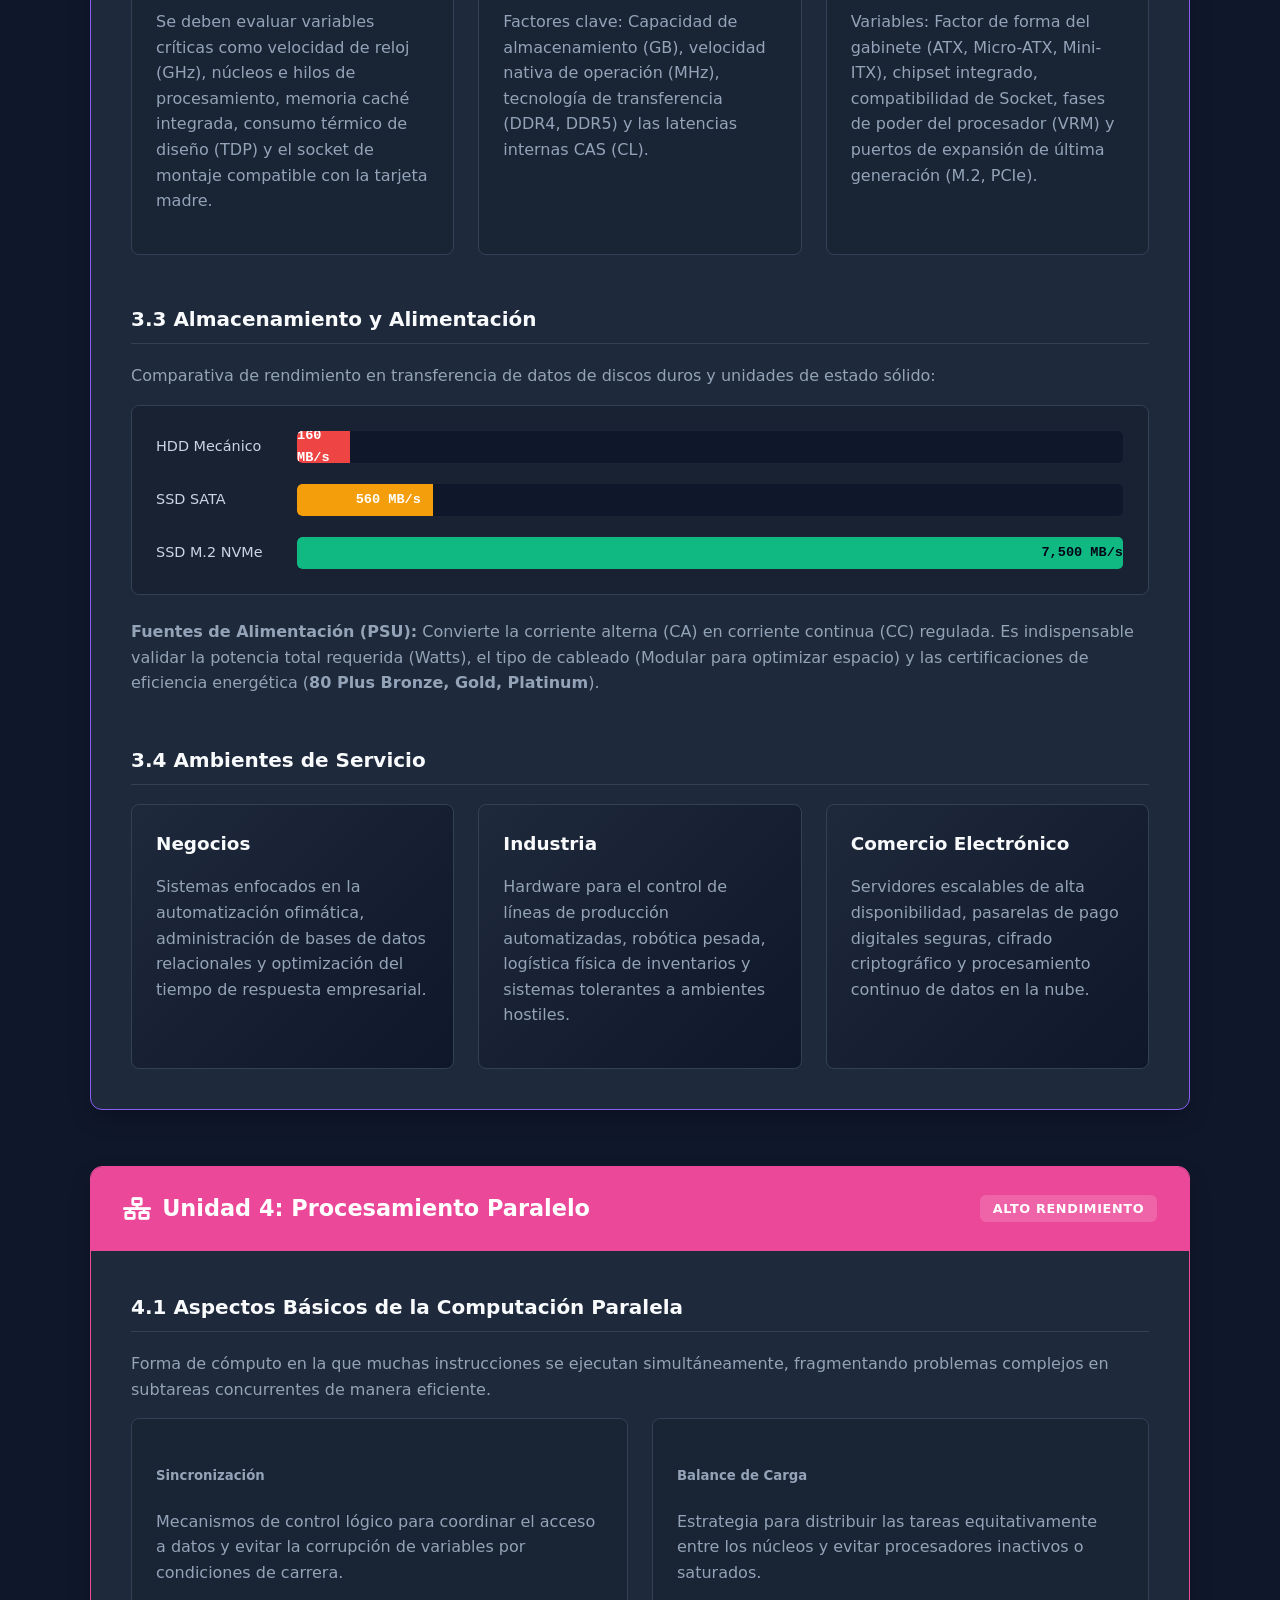
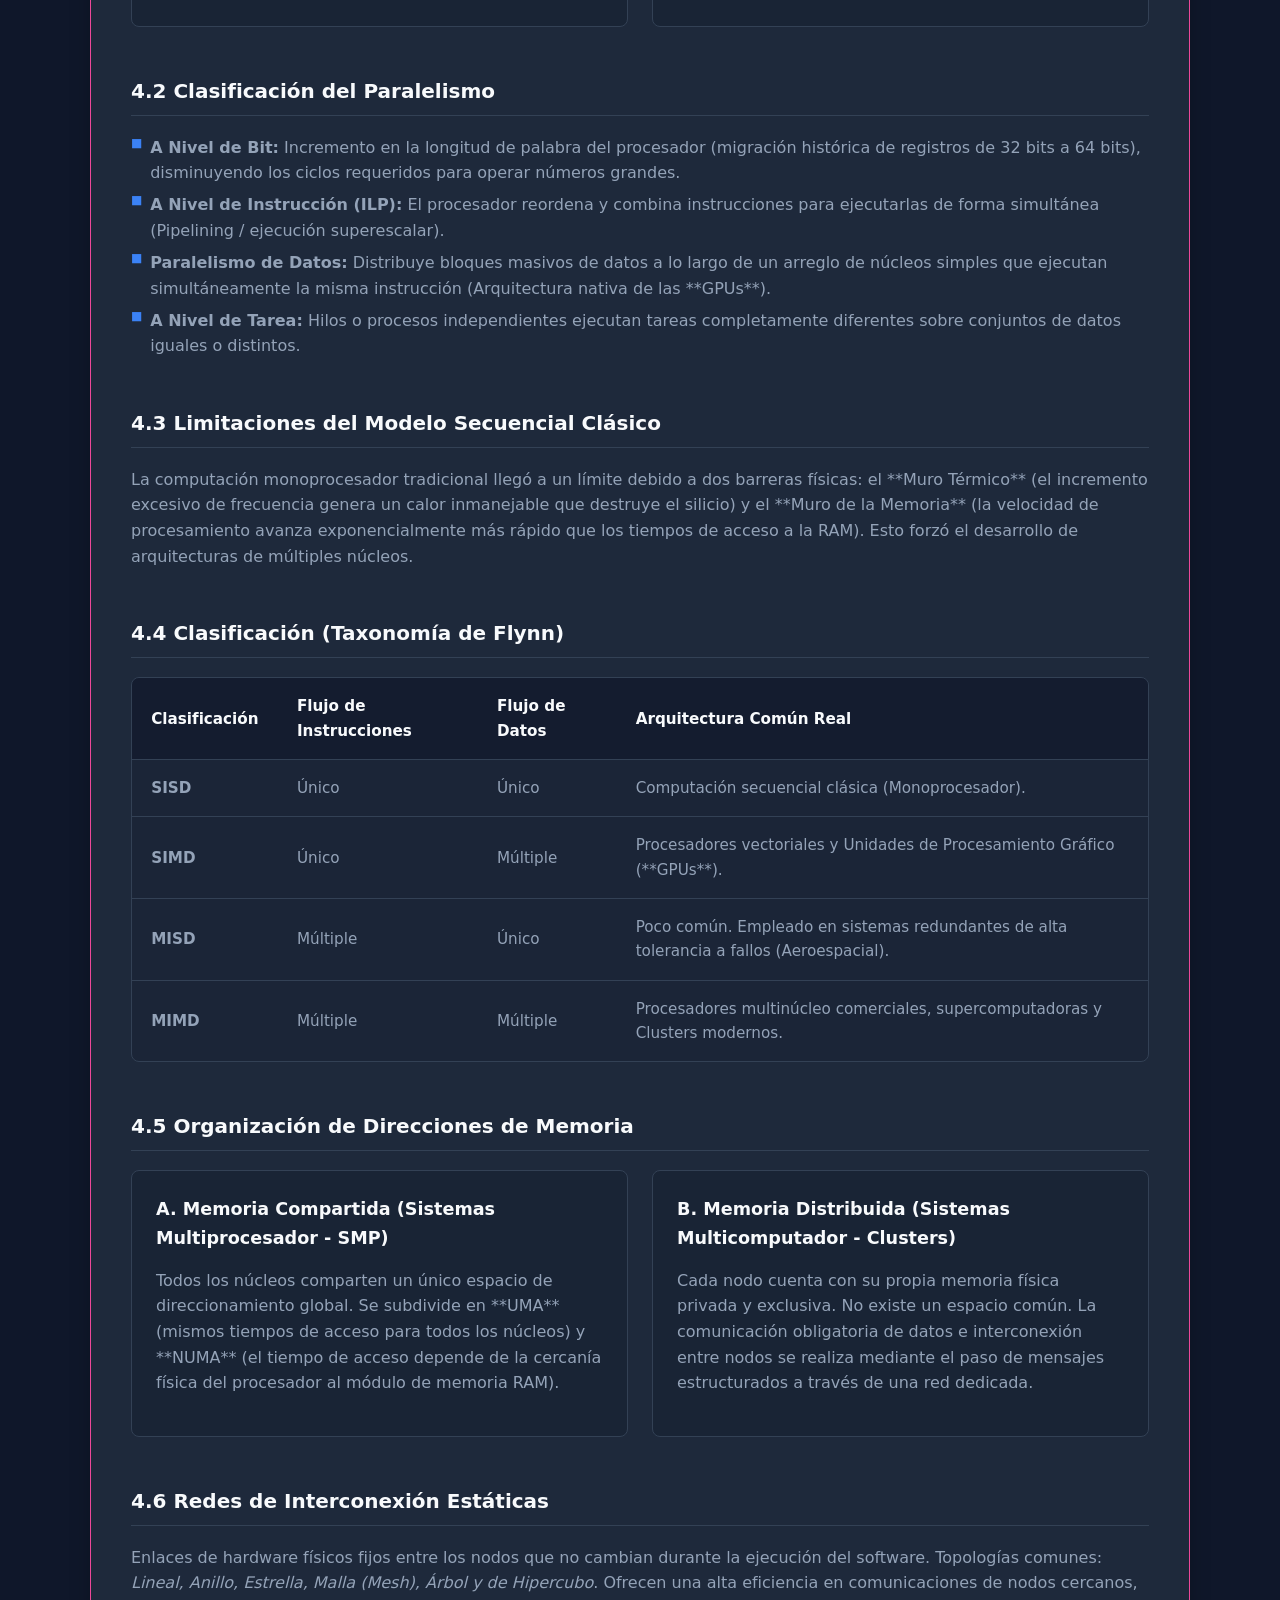
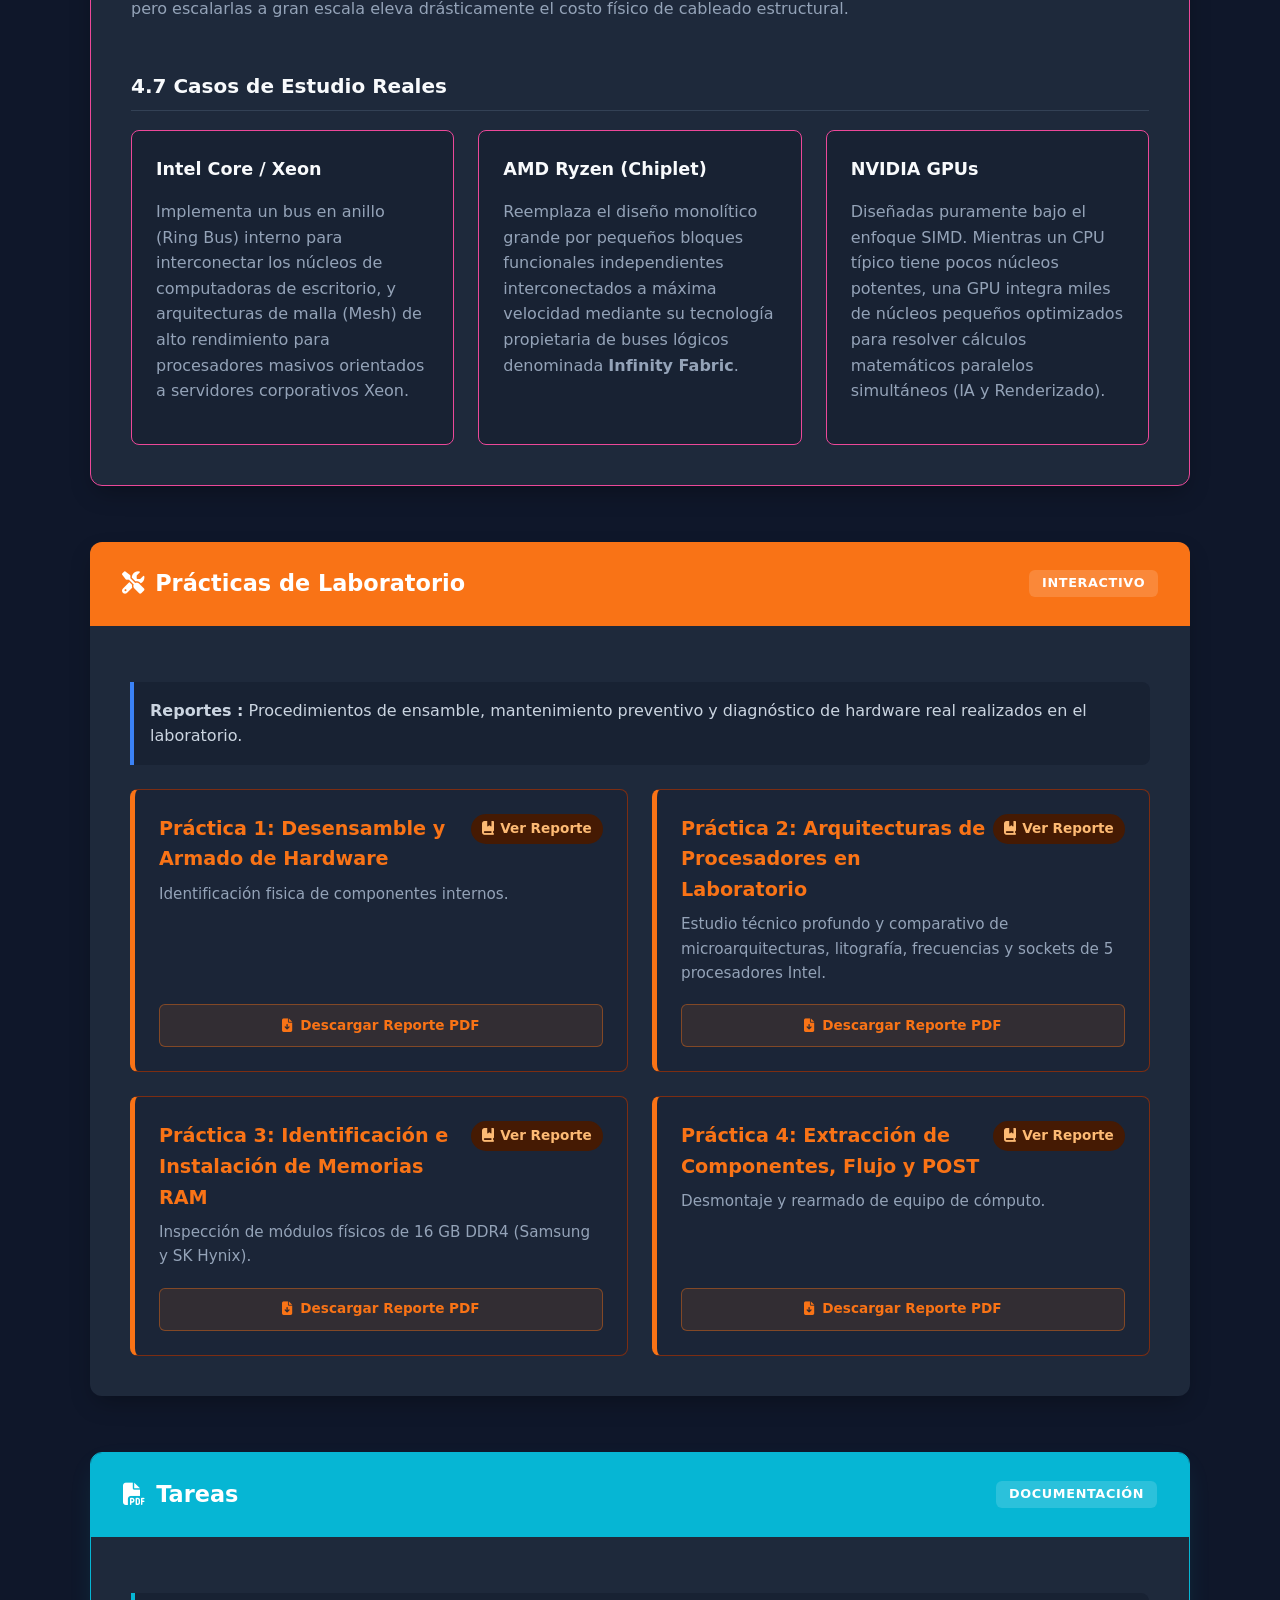
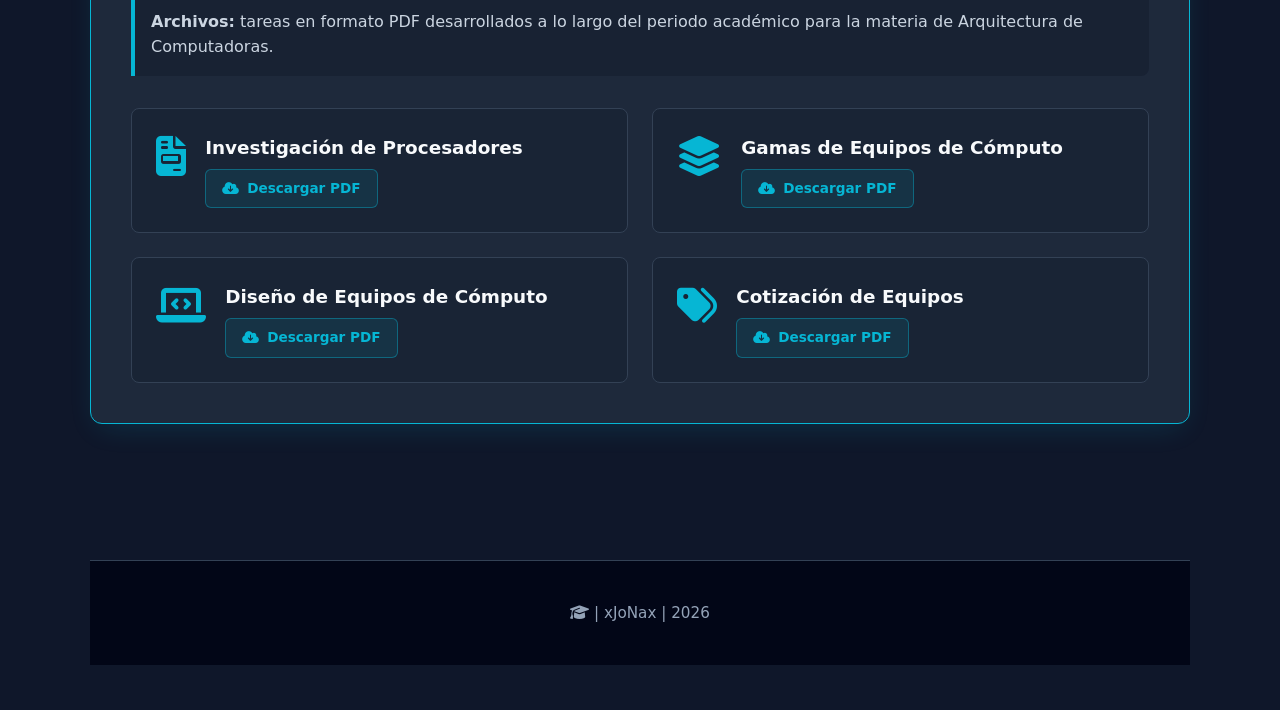
==== commit 460253b3: "Add files via upload" ====
--- a/index.html
+++ b/index.html
@@ -140,7 +140,7 @@
             <div class="card-body">
                 
                 <div class="info-block">
-                    <h3>2.1 Organisation del Procesador</h3>
+                    <h3>2.1 Organizacion del Procesador</h3>
                     <p>La CPU procesa instrucciones y coordina todas las operaciones del sistema. Para optimizar el rendimiento, implementa la **Segmentación (Pipelining)**, permitiendo procesar de manera simultánea diferentes etapas de varias instrucciones a la vez en una estructura de cascada.</p>
                 </div>
 
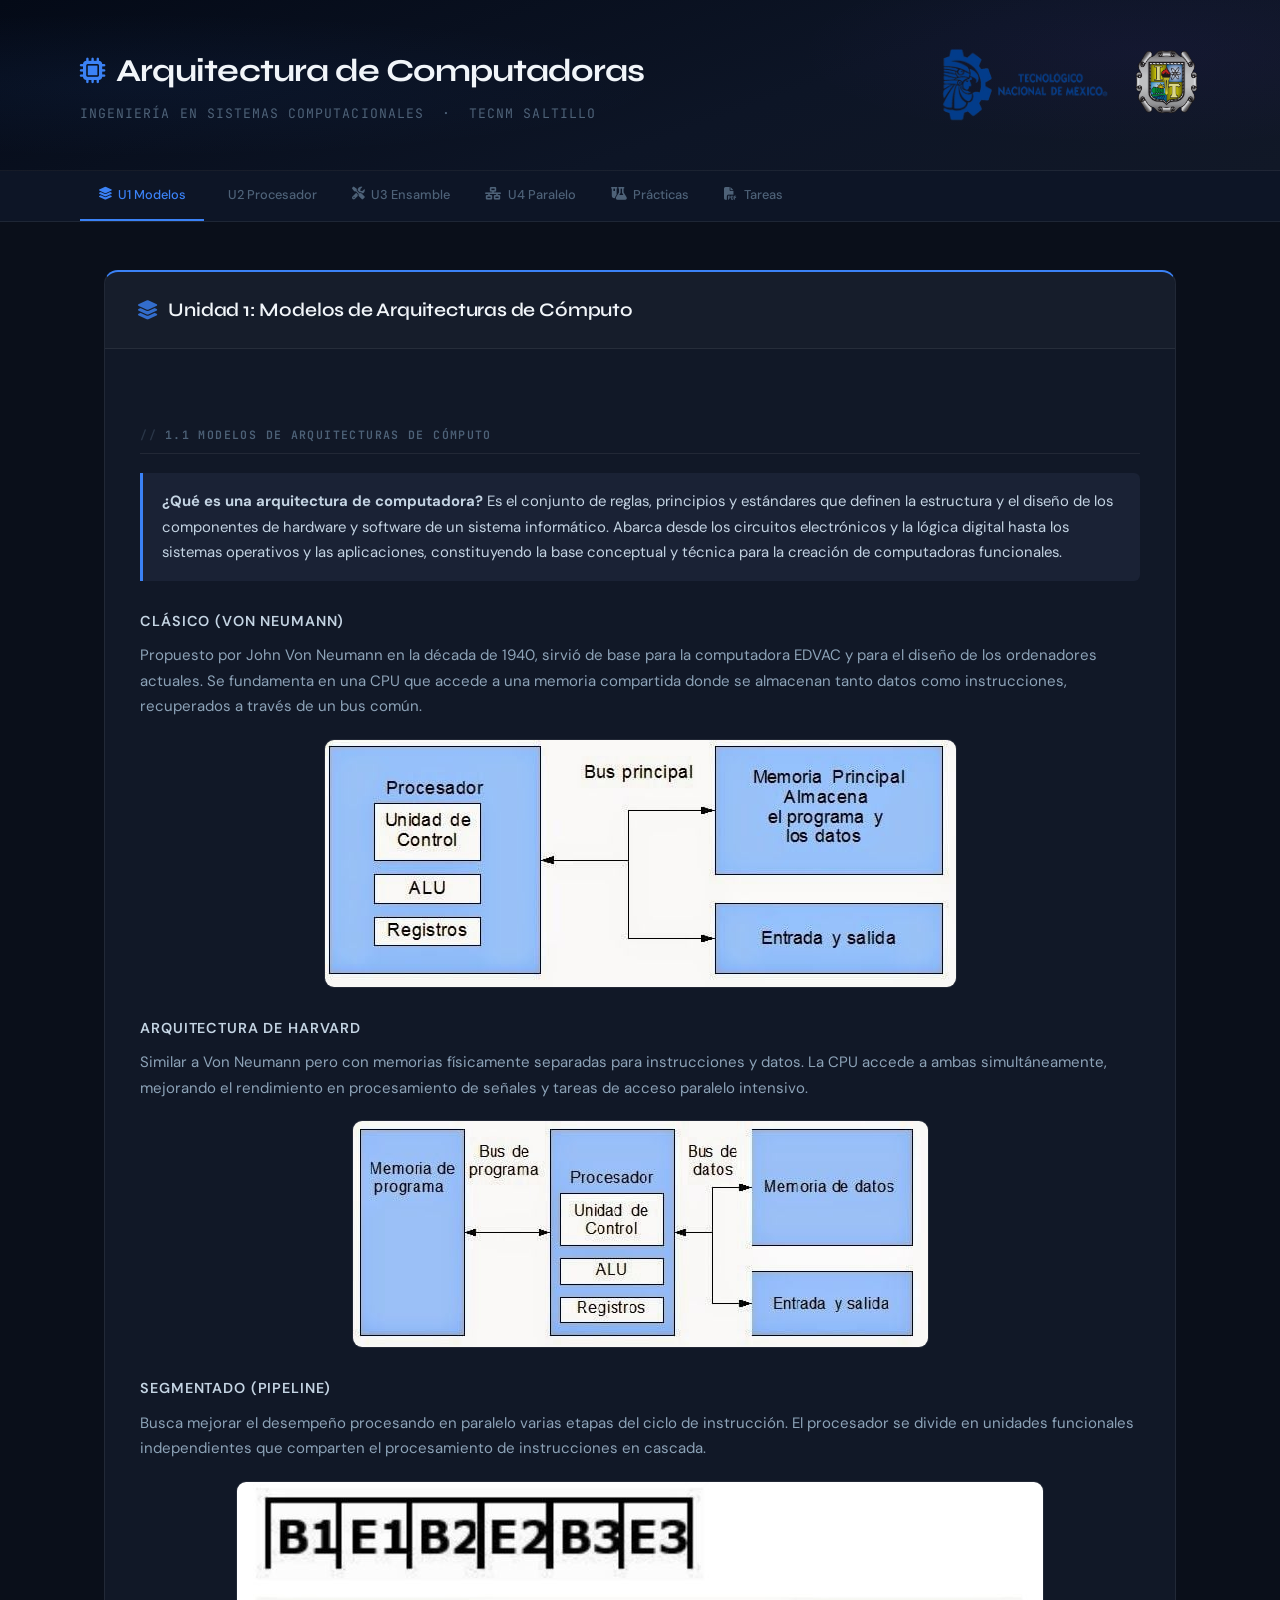
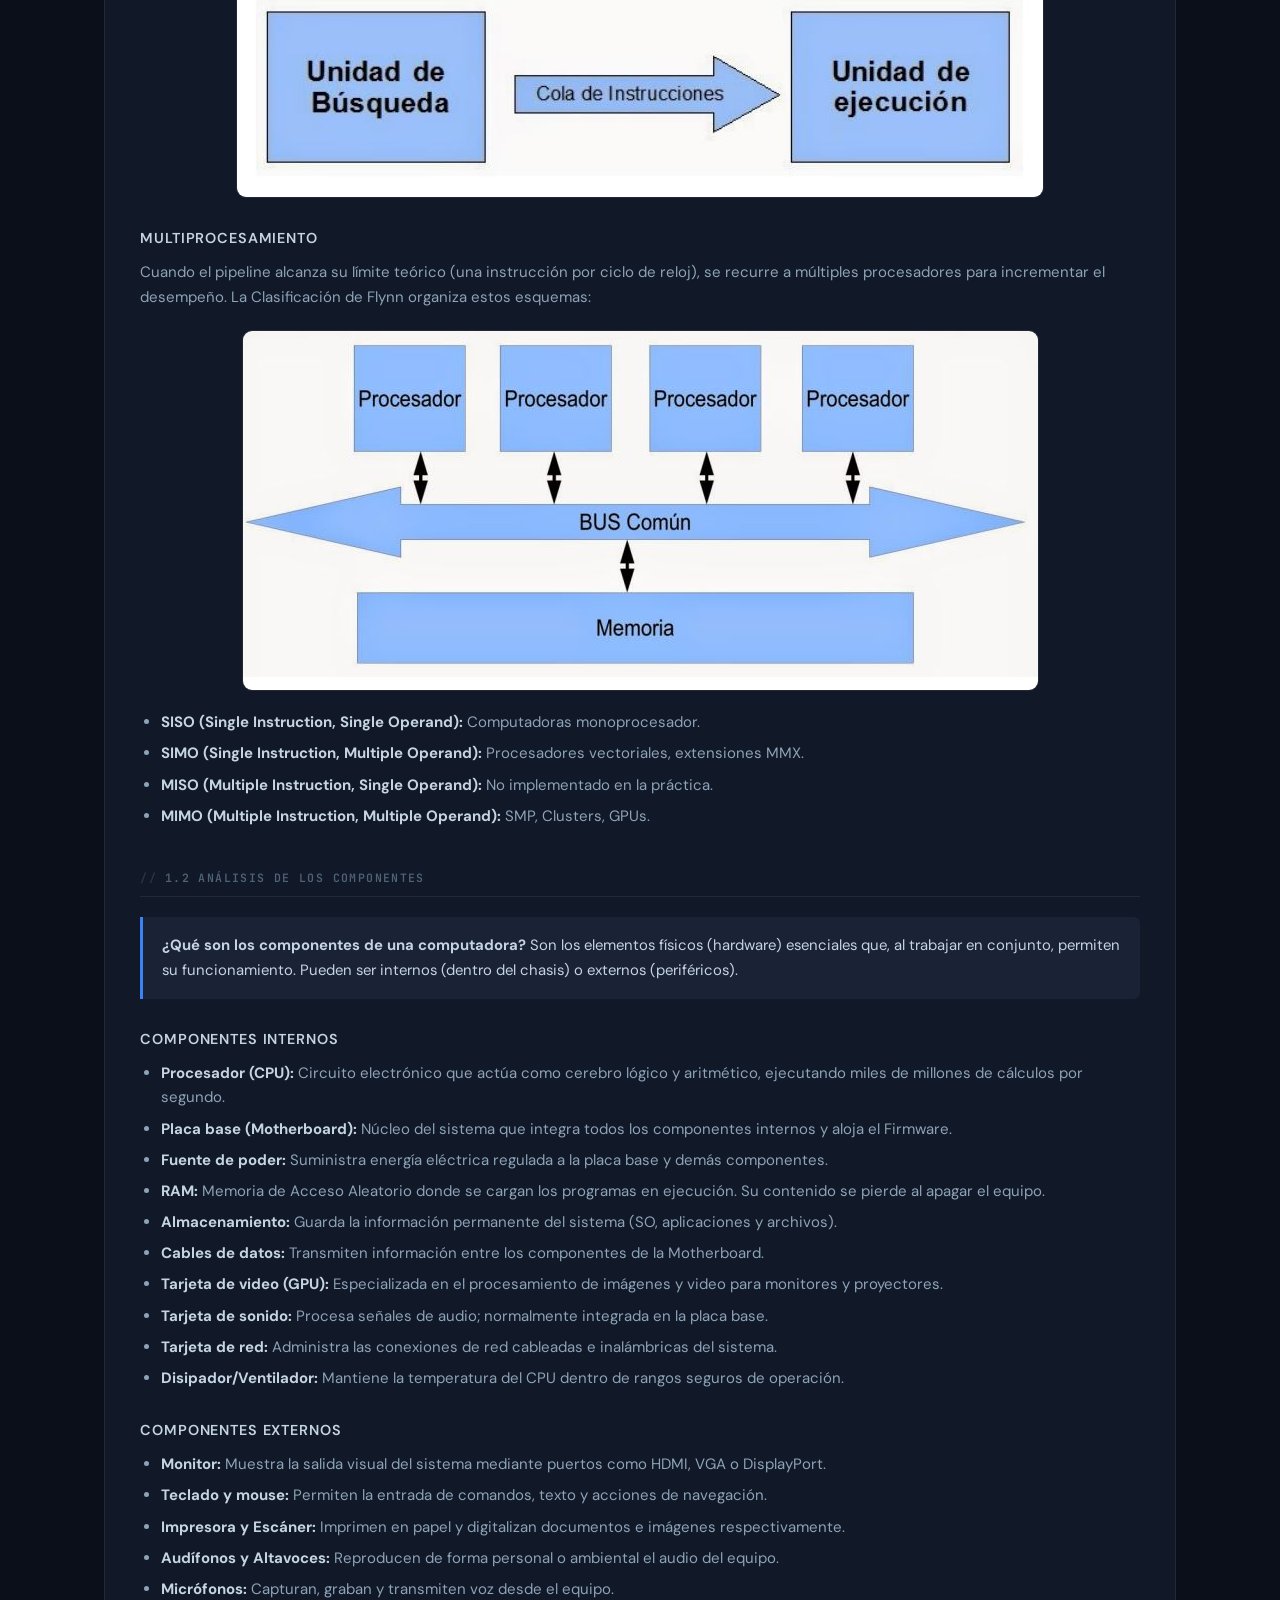
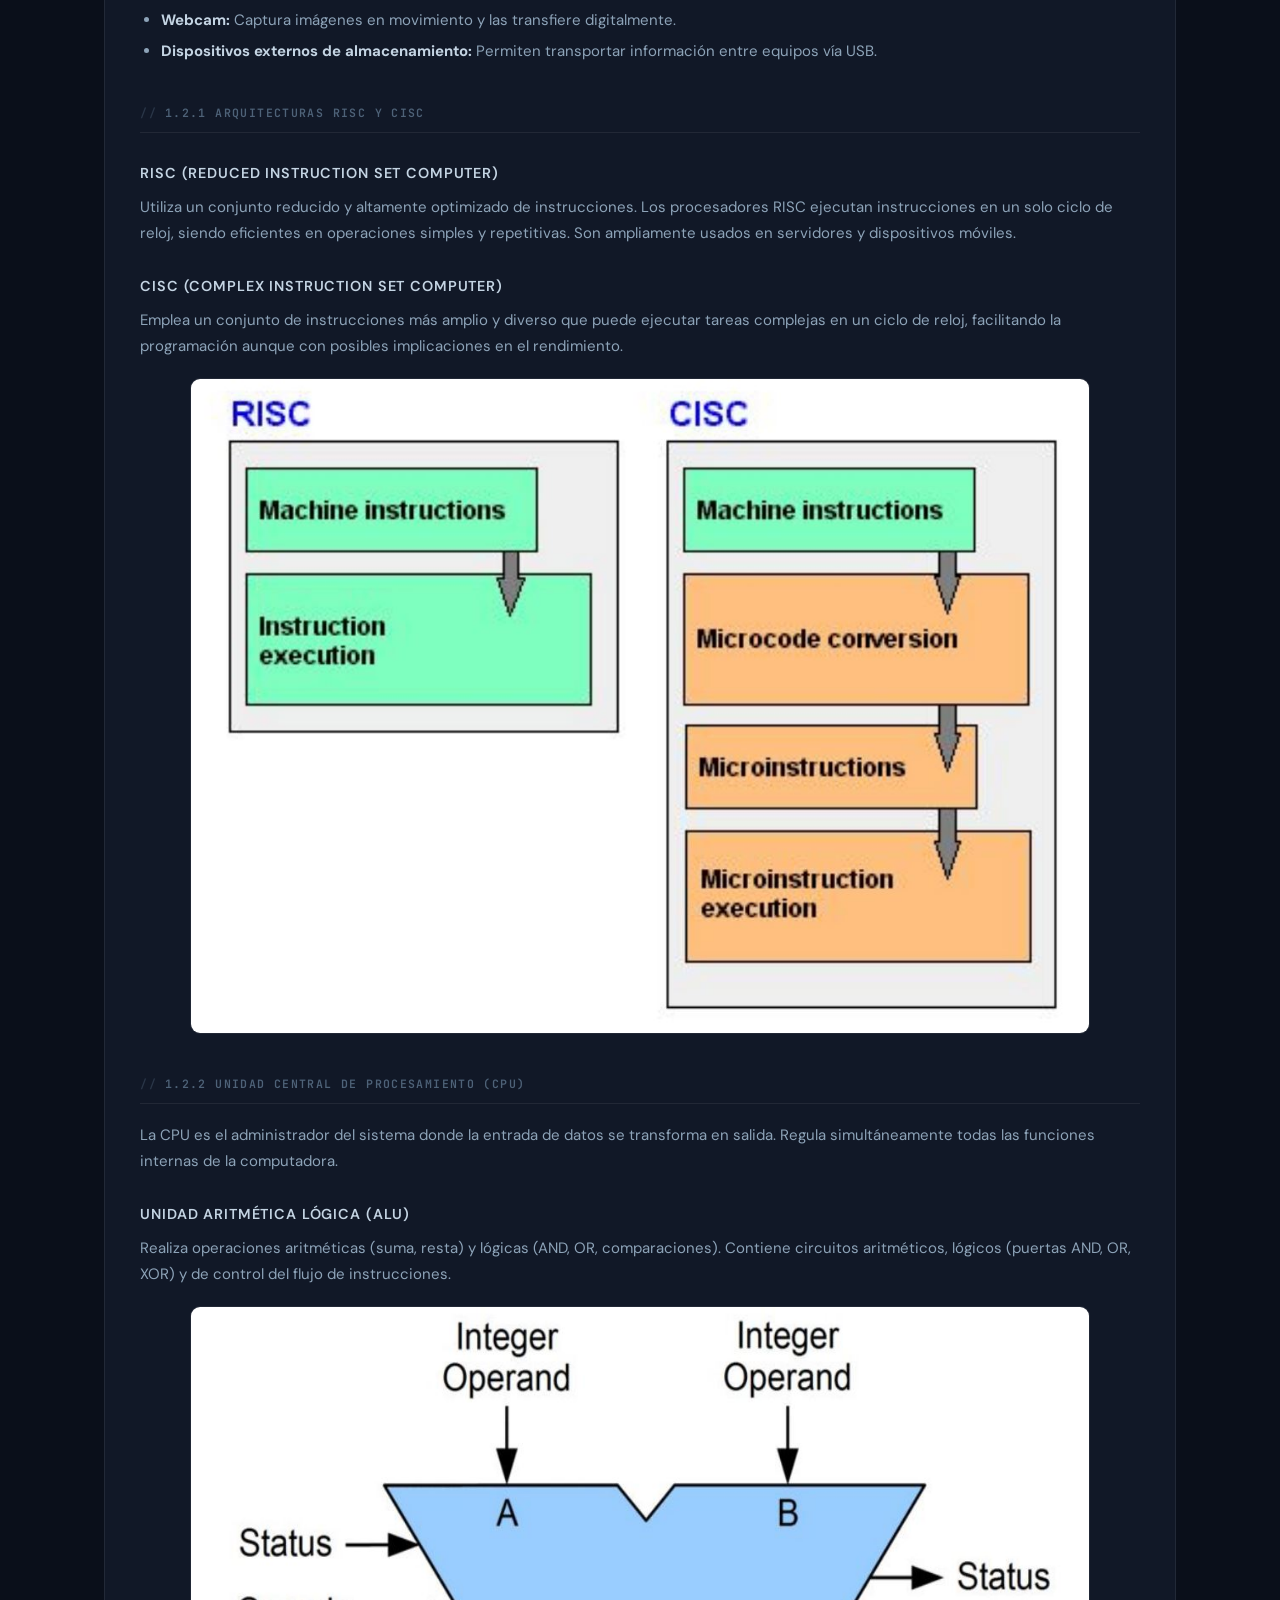
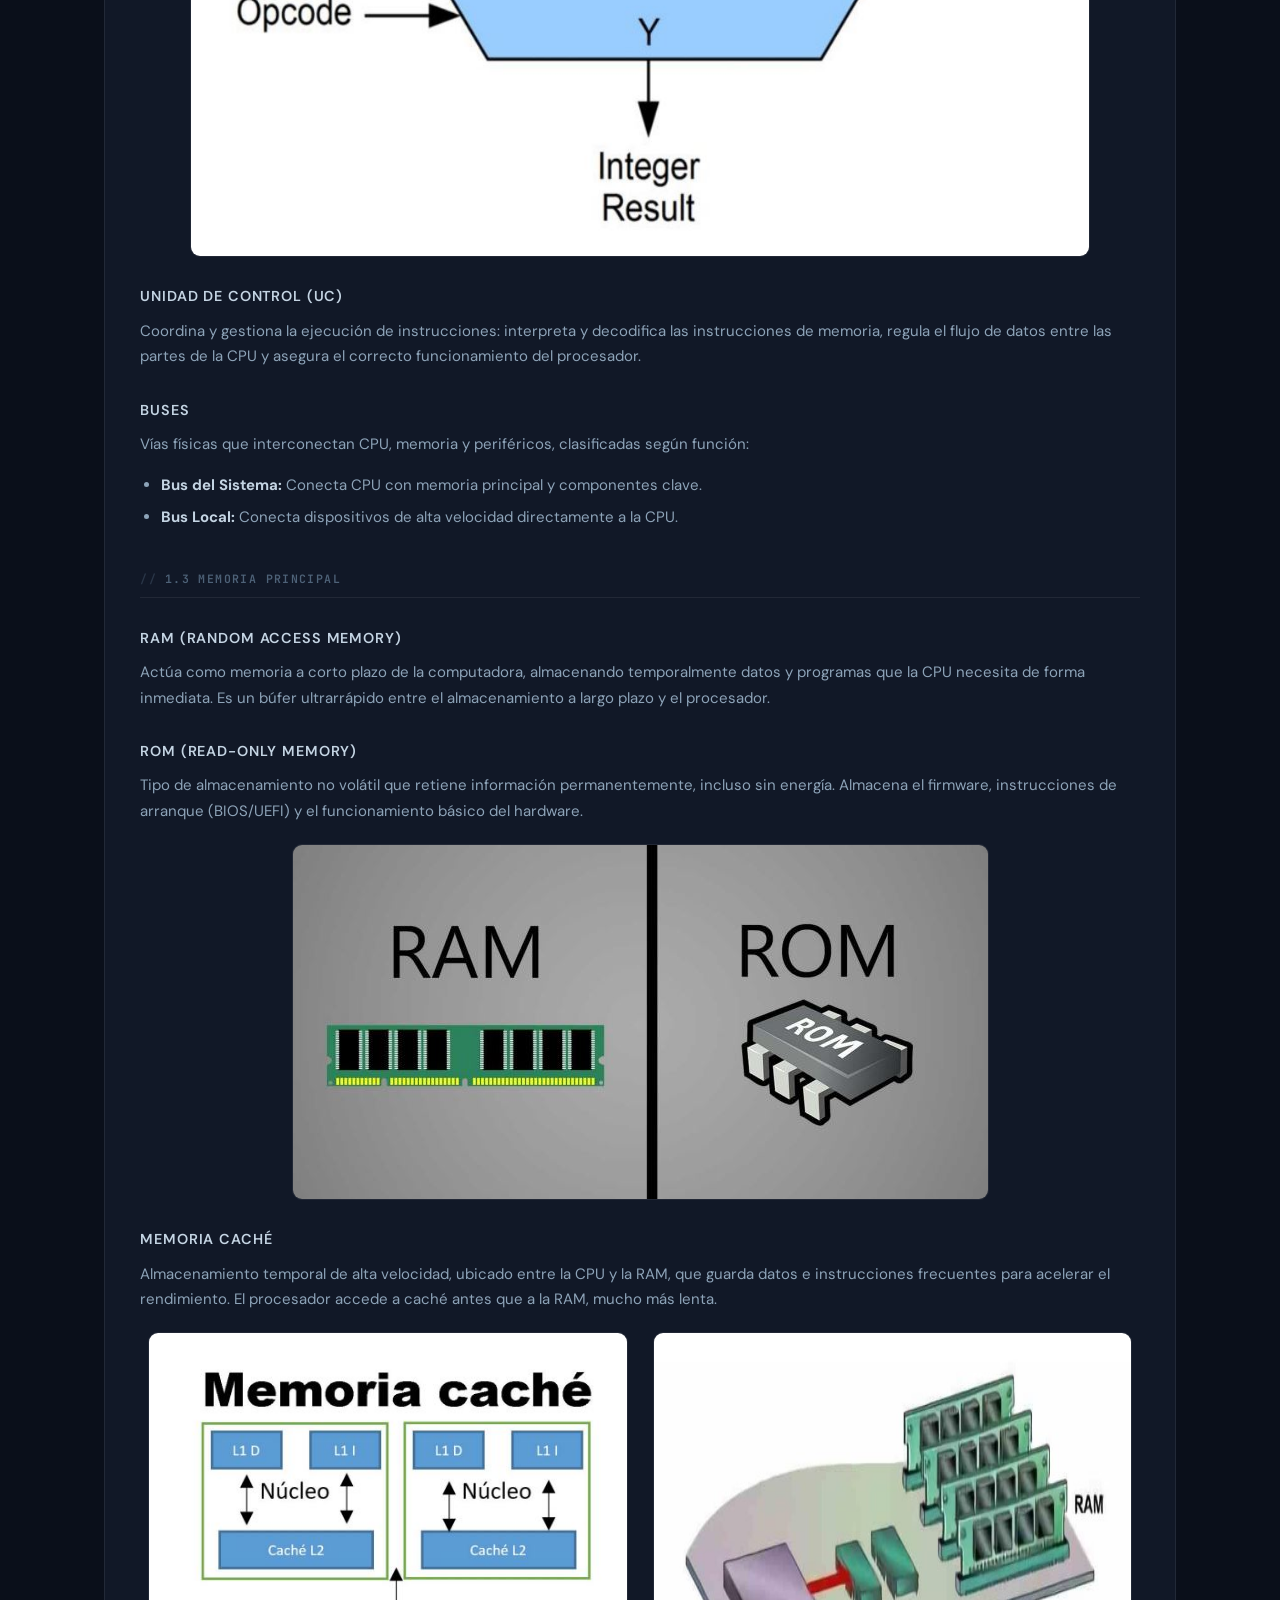
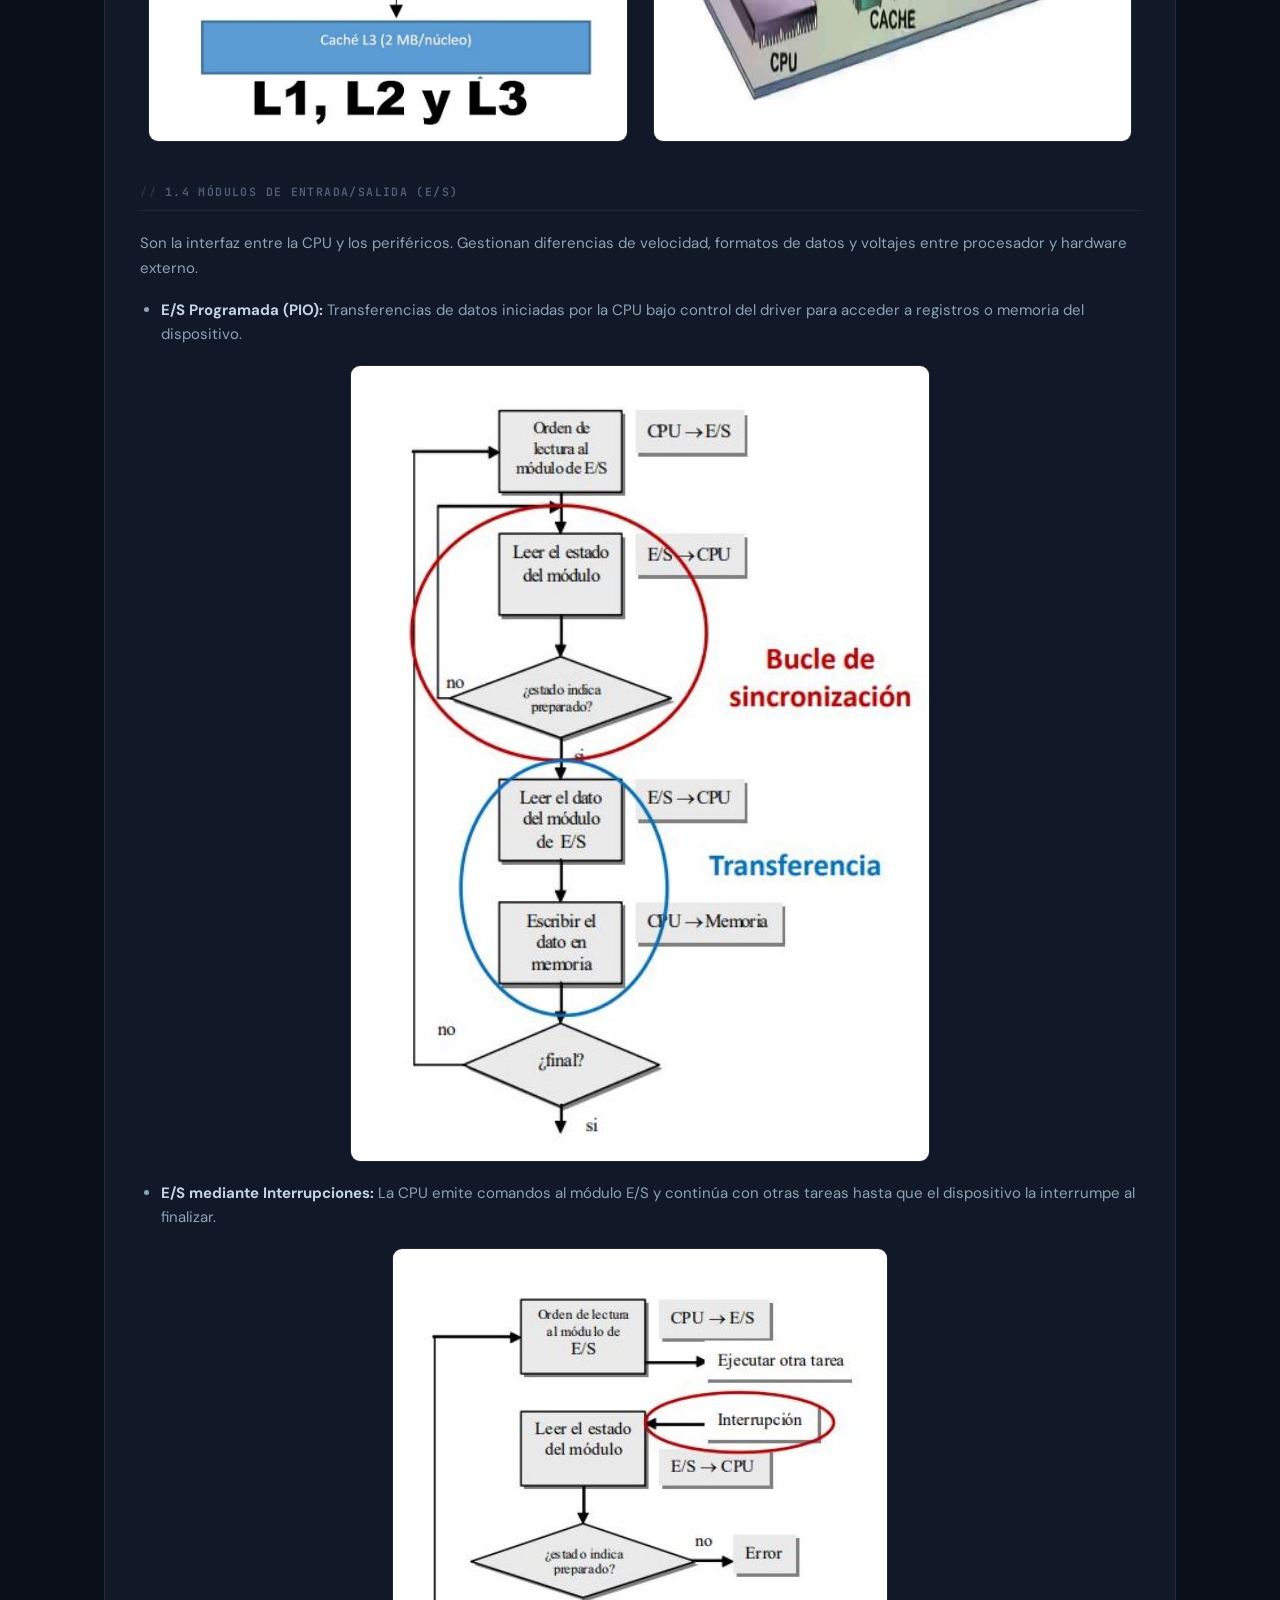
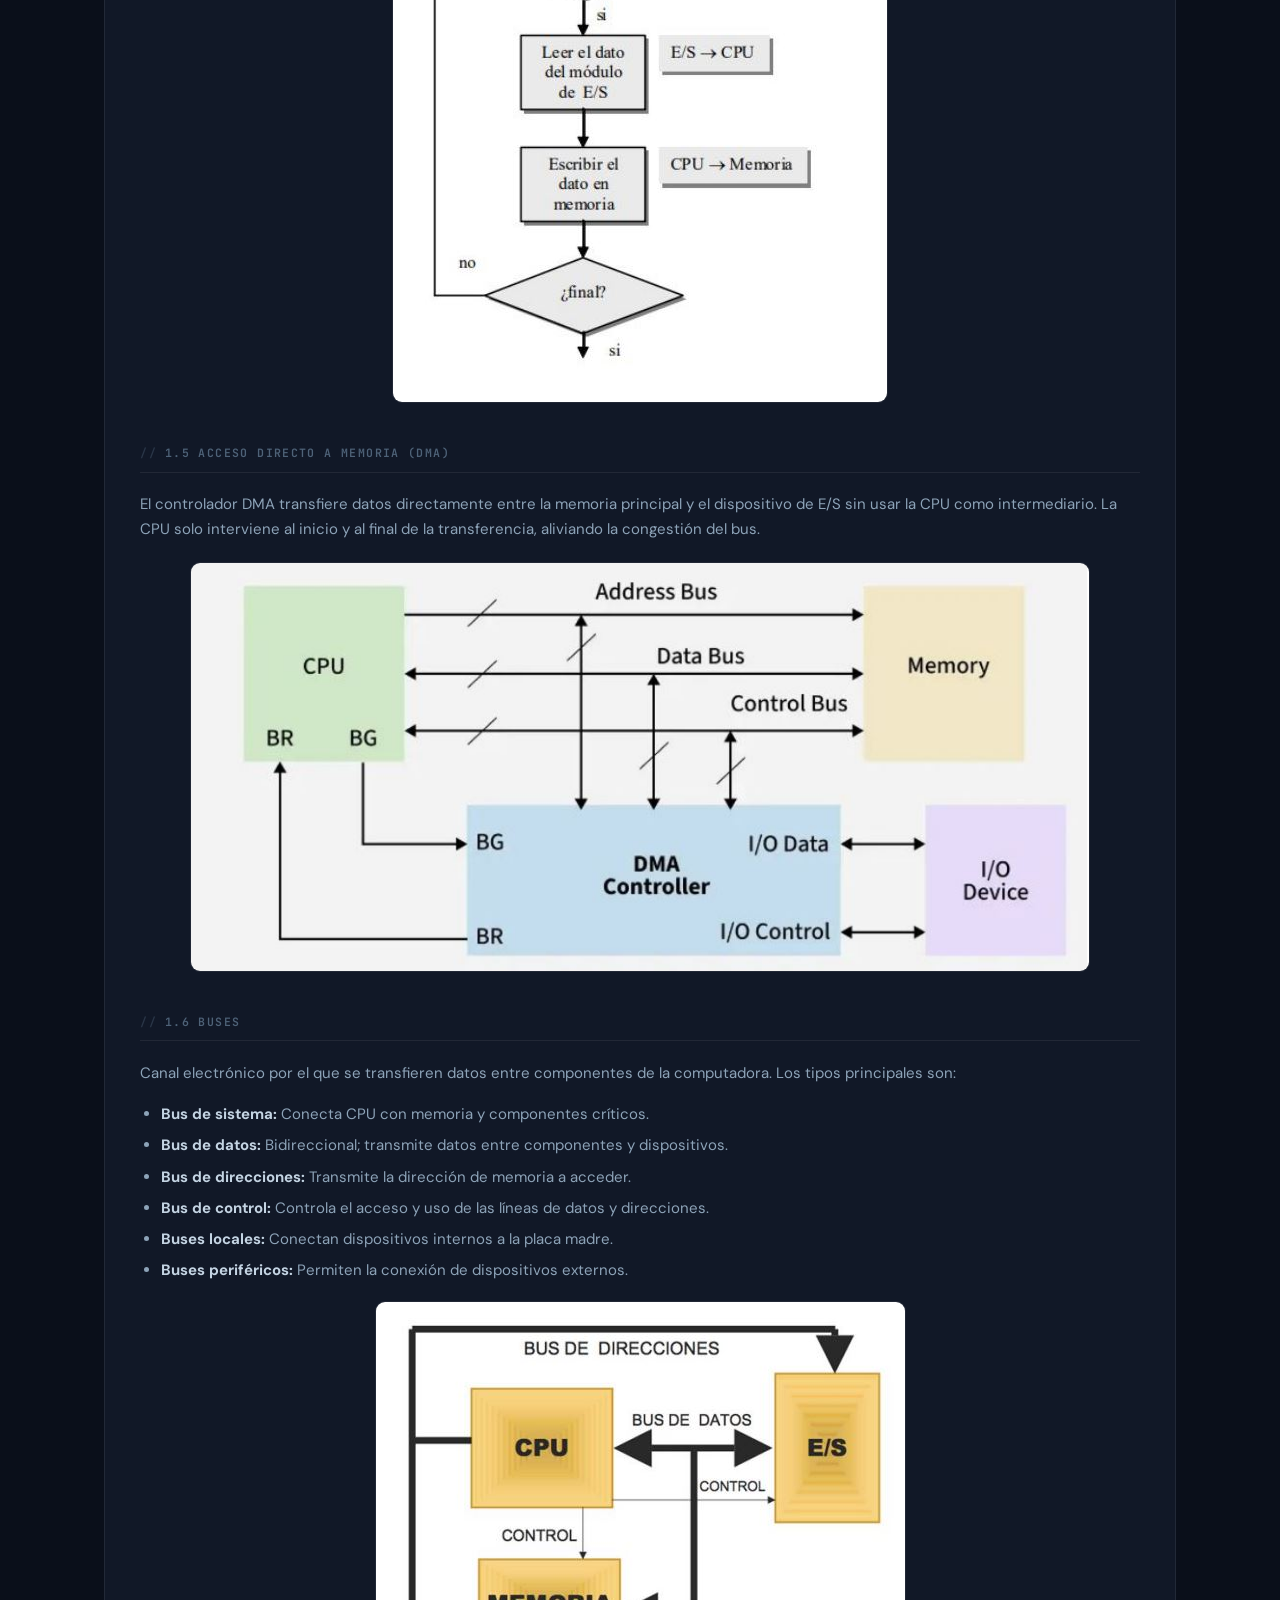
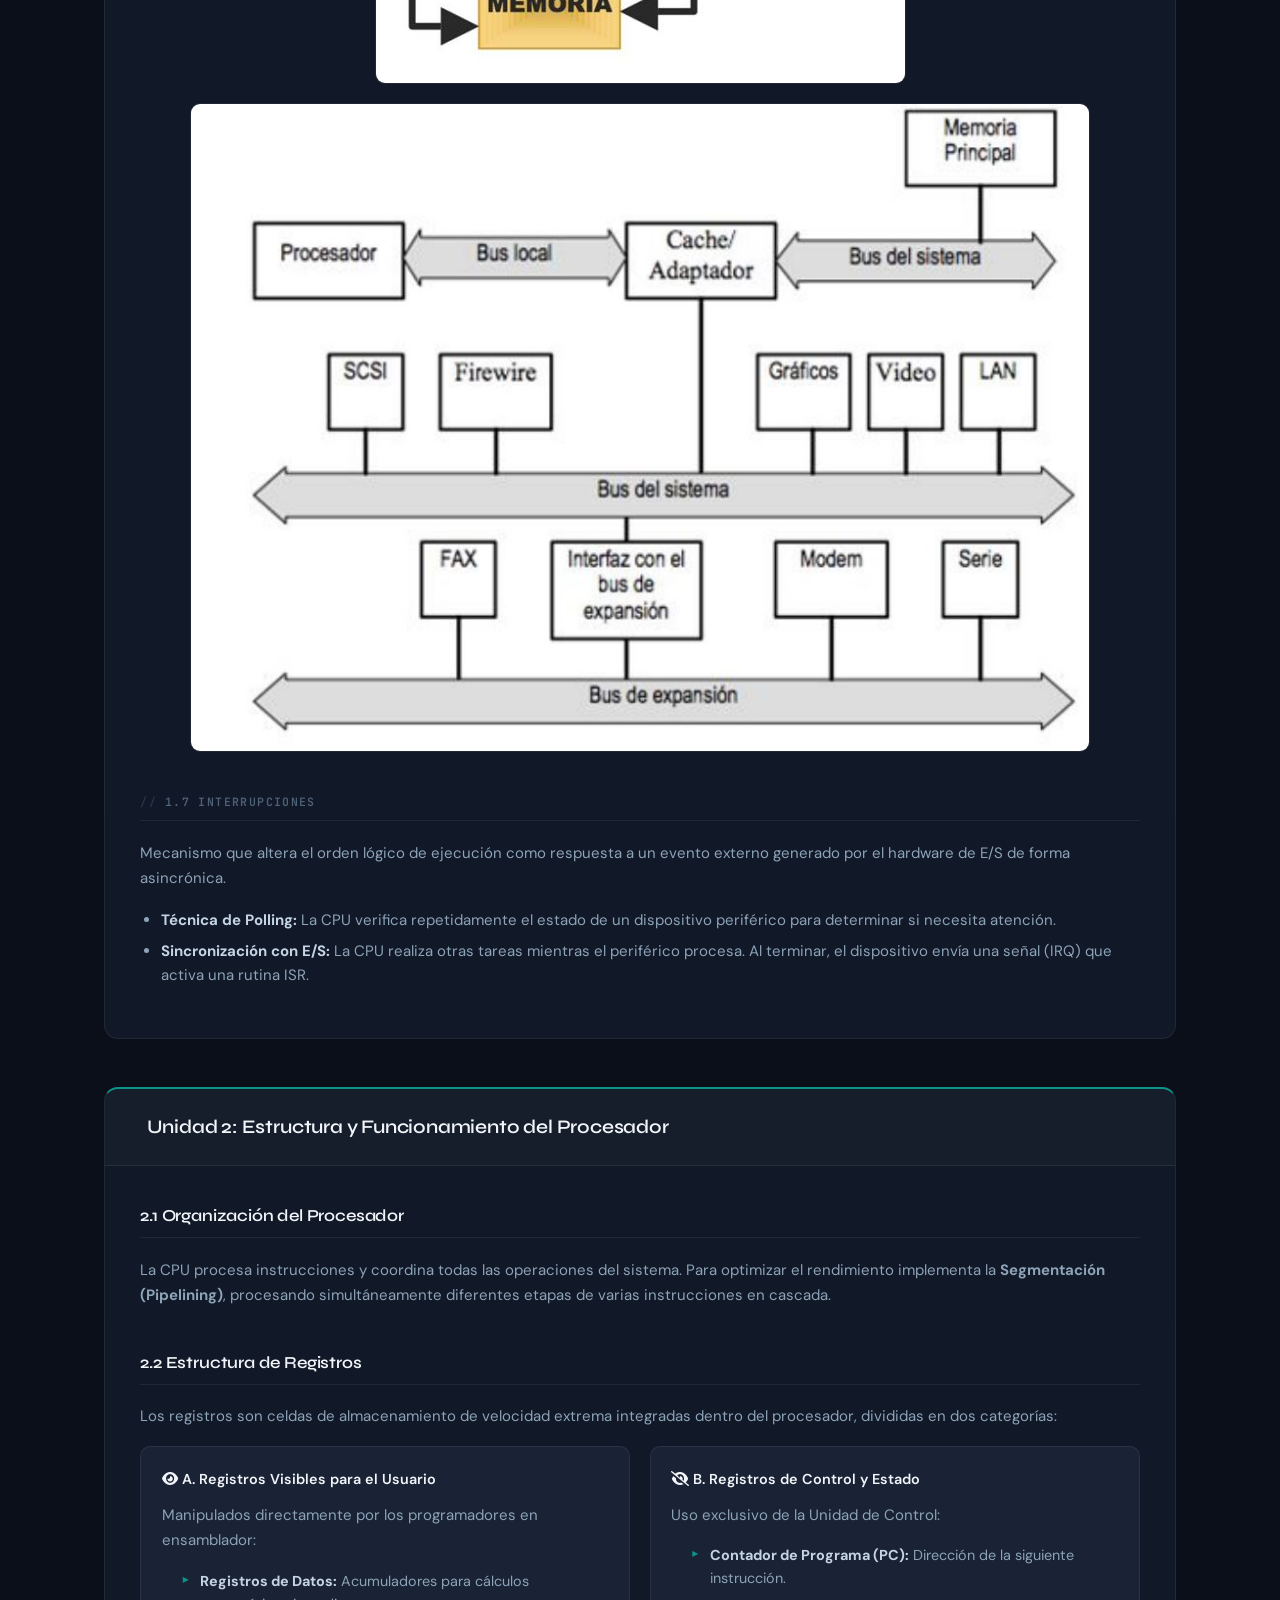
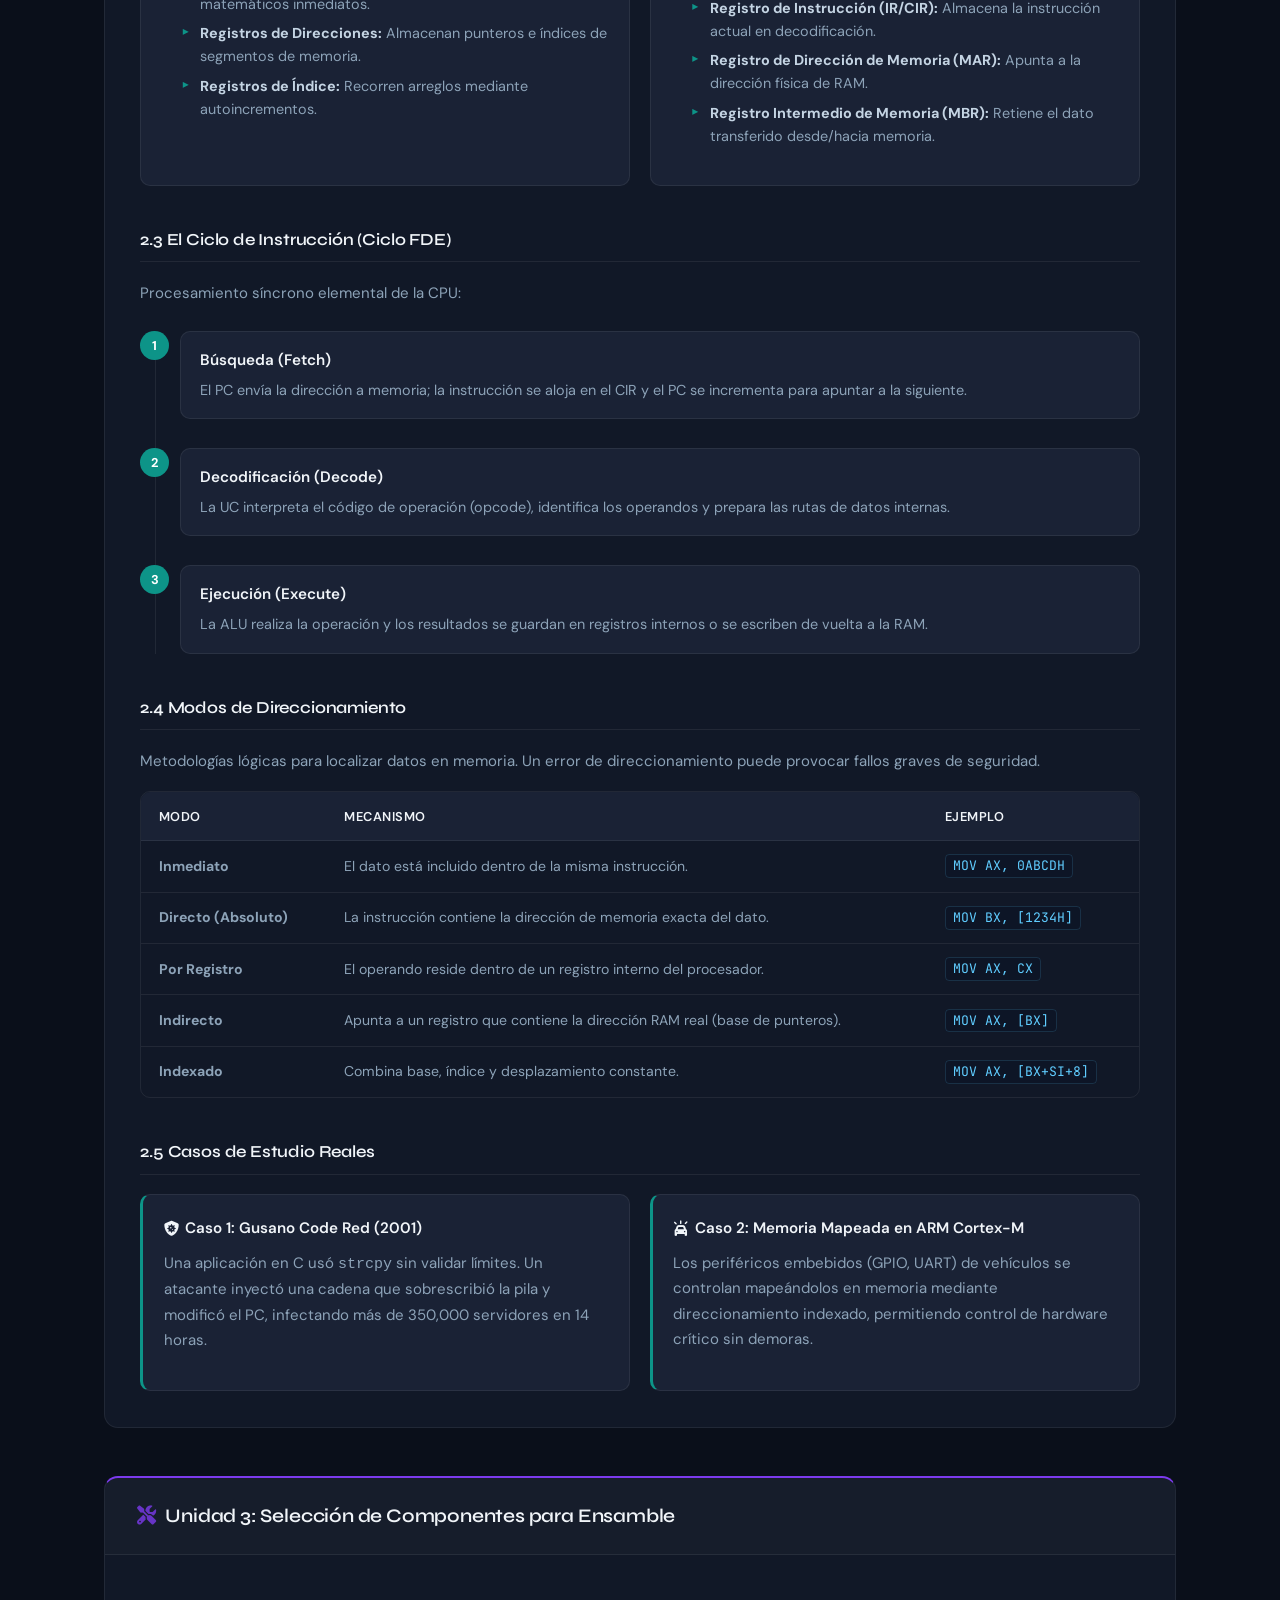
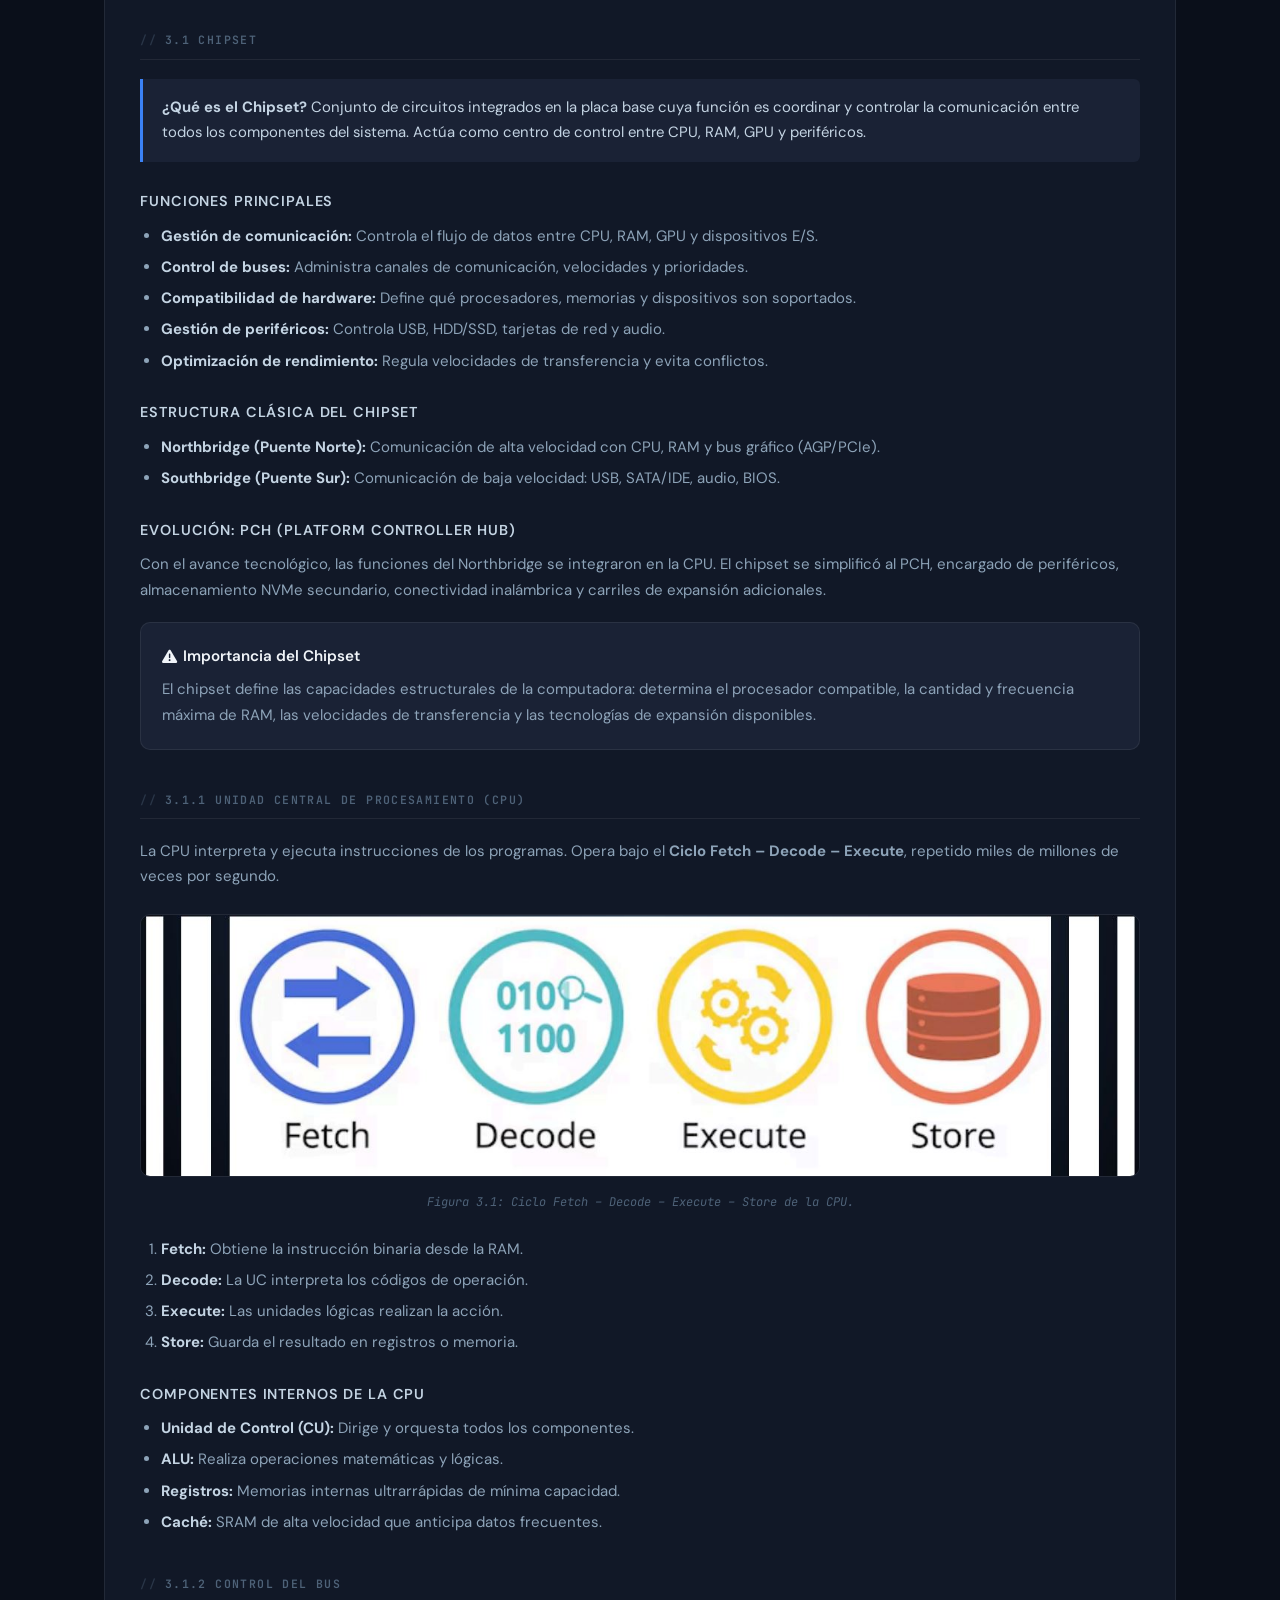
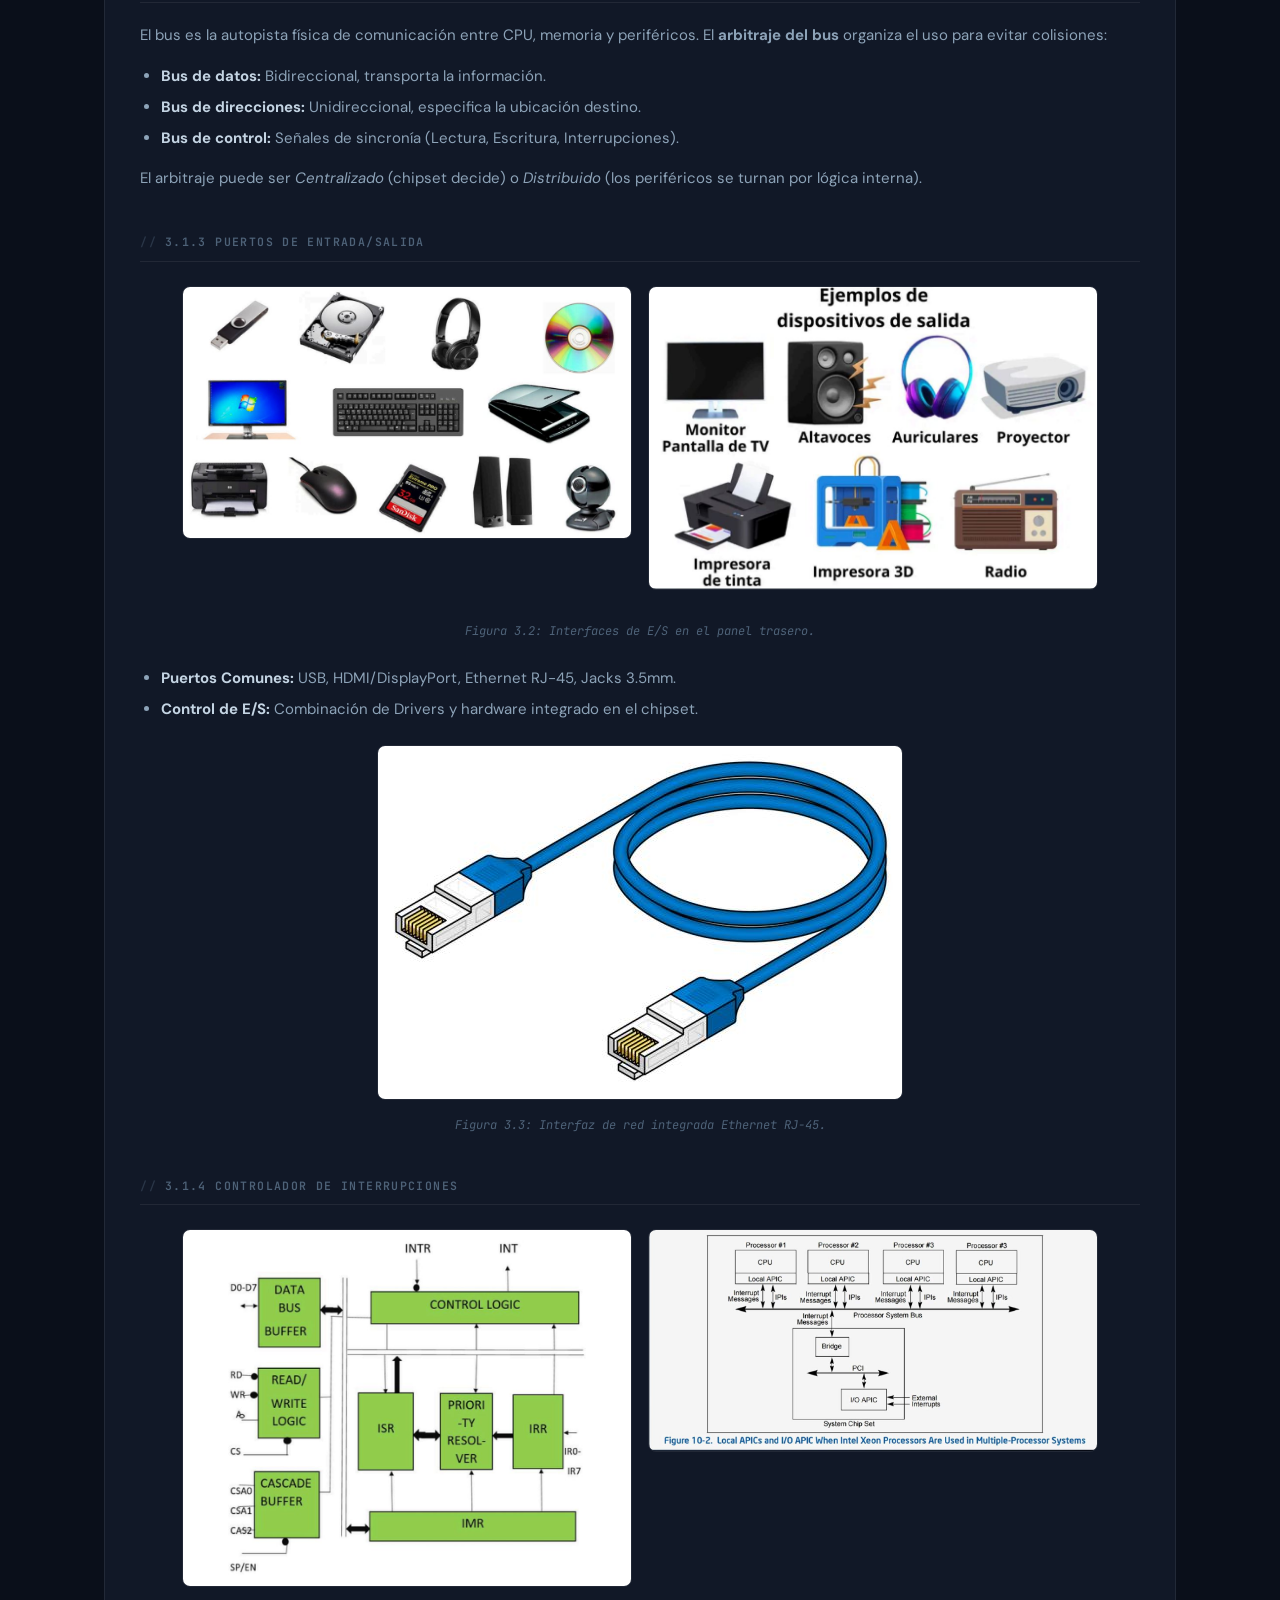
==== commit 58c27f14: "Add files via upload" ====
--- a/index.html
+++ b/index.html
@@ -1,603 +1,870 @@
 <!DOCTYPE html>
 <html lang="es">
 <head>
-    <meta charset="UTF-8">
-    <meta name="viewport" content="width=device-width, initial-scale=1.0">
-    <title>Arquitectura de Cómputo - Temario Oficial</title>
-    <link rel="stylesheet" href="styles.css">
-    <link rel="stylesheet" href="https://cdnjs.cloudflare.com/ajax/libs/font-awesome/6.4.0/css/all.min.css">
+  <meta charset="UTF-8">
+  <meta name="viewport" content="width=device-width, initial-scale=1.0">
+  <title>Arquitectura de Computadoras — Temario Oficial</title>
+  <link rel="preconnect" href="https://fonts.googleapis.com">
+  <link rel="preconnect" href="https://fonts.gstatic.com" crossorigin>
+  <link href="https://fonts.googleapis.com/css2?family=Syne:wght@600;700&family=DM+Sans:wght@400;500;600&family=JetBrains+Mono:wght@400;600&display=swap" rel="stylesheet">
+  <link rel="stylesheet" href="https://cdnjs.cloudflare.com/ajax/libs/font-awesome/6.4.0/css/all.min.css">
+  <link rel="stylesheet" href="styles.css">
 </head>
 <body>
-    <header>
-        <div class="header-container">
-            <div class="header-text">
-                <h1><i class="fa-solid fa-microchip animate-pulse"></i> Arquitectura de Computadoras</h1>
-                <p class="subtitle">Ingeniería en Sistemas Computacionales</p>
+
+<header>
+  <div class="header-container">
+    <div class="header-text">
+      <h1><i class="fa-solid fa-microchip animate-pulse"></i> Arquitectura de Computadoras</h1>
+      <p class="subtitle">Ingeniería en Sistemas Computacionales &nbsp;·&nbsp; TecNM Saltillo</p>
+    </div>
+    <div class="header-logos">
+      <img src="img/logos/tecnologico_nacional_de_mexico_campus_saltillo_cover-removebg-preview.png"
+           alt="Logo TecNM" class="logo-inst logo-tecnm">
+      <img src="img/logos/escudo_2977c841a7.png"
+           alt="Escudo ITS" class="logo-inst logo-its">
+    </div>
+  </div>
+</header>
+
+<nav class="nav-bar">
+  <div class="nav-inner">
+    <a href="#unidad1" class="nav-link u1" data-target="unidad1">
+      <i class="fa-solid fa-layer-group"></i> U1 Modelos
+    </a>
+    <a href="#unidad2" class="nav-link u2" data-target="unidad2">
+      <i class="fa-solid fa-cpu"></i> U2 Procesador
+    </a>
+    <a href="#unidad3" class="nav-link u3" data-target="unidad3">
+      <i class="fa-solid fa-screwdriver-wrench"></i> U3 Ensamble
+    </a>
+    <a href="#unidad4" class="nav-link u4" data-target="unidad4">
+      <i class="fa-solid fa-network-wired"></i> U4 Paralelo
+    </a>
+    <a href="#practicas" class="nav-link up" data-target="practicas">
+      <i class="fa-solid fa-flask-vial"></i> Prácticas
+    </a>
+    <a href="#tareas" class="nav-link ut" data-target="tareas">
+      <i class="fa-solid fa-file-pdf"></i> Tareas
+    </a>
+  </div>
+</nav>
+
+<div class="container">
+  <!-- ────────────────────────────────────────────────────── -->
+  <!--  UNIDAD 1                                              -->
+  <!-- ────────────────────────────────────────────────────── -->
+  <div class="card border-u1" id="unidad1">
+    <div class="card-header">
+      <h2><i class="fa-solid fa-layer-group animate-pulse"></i> Unidad 1: Modelos de Arquitecturas de Cómputo</h2>
+    </div>
+    <div class="card-body">
+
+      <!-- 1.1 -->
+      <div class="subsection-title">1.1 Modelos de Arquitecturas de Cómputo</div>
+
+      <div class="definition">
+        <strong>¿Qué es una arquitectura de computadora?</strong> Es el conjunto de reglas, principios y estándares que definen la estructura y el diseño de los componentes de hardware y software de un sistema informático. Abarca desde los circuitos electrónicos y la lógica digital hasta los sistemas operativos y las aplicaciones, constituyendo la base conceptual y técnica para la creación de computadoras funcionales.
+      </div>
+
+      <h4>Clásico (Von Neumann)</h4>
+      <p>Propuesto por John Von Neumann en la década de 1940, sirvió de base para la computadora EDVAC y para el diseño de los ordenadores actuales. Se fundamenta en una CPU que accede a una memoria compartida donde se almacenan tanto datos como instrucciones, recuperados a través de un bus común.</p>
+      <div class="img-container-u1">
+        <img src="img/u1/Von Neumann.jpg" alt="Diagrama Arquitectura Von Neumann" class="img-subtema">
+      </div>
+
+      <h4>Arquitectura de Harvard</h4>
+      <p>Similar a Von Neumann pero con memorias físicamente separadas para instrucciones y datos. La CPU accede a ambas simultáneamente, mejorando el rendimiento en procesamiento de señales y tareas de acceso paralelo intensivo.</p>
+      <div class="img-container-u1">
+        <img src="img/u1/Harvard.jpg" alt="Diagrama Arquitectura Harvard" class="img-subtema">
+      </div>
+
+      <h4>Segmentado (Pipeline)</h4>
+      <p>Busca mejorar el desempeño procesando en paralelo varias etapas del ciclo de instrucción. El procesador se divide en unidades funcionales independientes que comparten el procesamiento de instrucciones en cascada.</p>
+      <div class="img-container-u1">
+        <img src="img/u1/Segmentado.JPG" alt="Arquitectura Segmentada Pipeline" class="img-subtema">
+      </div>
+
+      <h4>Multiprocesamiento</h4>
+      <p>Cuando el pipeline alcanza su límite teórico (una instrucción por ciclo de reloj), se recurre a múltiples procesadores para incrementar el desempeño. La Clasificación de Flynn organiza estos esquemas:</p>
+      <div class="img-container-u1">
+        <img src="img/u1/Multiprocesamiento.JPG" alt="Esquema Multiprocesamiento" class="img-subtema">
+      </div>
+      <ul>
+        <li><strong>SISO (Single Instruction, Single Operand):</strong> Computadoras monoprocesador.</li>
+        <li><strong>SIMO (Single Instruction, Multiple Operand):</strong> Procesadores vectoriales, extensiones MMX.</li>
+        <li><strong>MISO (Multiple Instruction, Single Operand):</strong> No implementado en la práctica.</li>
+        <li><strong>MIMO (Multiple Instruction, Multiple Operand):</strong> SMP, Clusters, GPUs.</li>
+      </ul>
+
+      <!-- 1.2 -->
+      <div class="subsection-title">1.2 Análisis de los Componentes</div>
+
+      <div class="definition">
+        <strong>¿Qué son los componentes de una computadora?</strong> Son los elementos físicos (hardware) esenciales que, al trabajar en conjunto, permiten su funcionamiento. Pueden ser internos (dentro del chasis) o externos (periféricos).
+      </div>
+
+      <h4>Componentes Internos</h4>
+      <ul>
+        <li><strong>Procesador (CPU):</strong> Circuito electrónico que actúa como cerebro lógico y aritmético, ejecutando miles de millones de cálculos por segundo.</li>
+        <li><strong>Placa base (Motherboard):</strong> Núcleo del sistema que integra todos los componentes internos y aloja el Firmware.</li>
+        <li><strong>Fuente de poder:</strong> Suministra energía eléctrica regulada a la placa base y demás componentes.</li>
+        <li><strong>RAM:</strong> Memoria de Acceso Aleatorio donde se cargan los programas en ejecución. Su contenido se pierde al apagar el equipo.</li>
+        <li><strong>Almacenamiento:</strong> Guarda la información permanente del sistema (SO, aplicaciones y archivos).</li>
+        <li><strong>Cables de datos:</strong> Transmiten información entre los componentes de la Motherboard.</li>
+        <li><strong>Tarjeta de video (GPU):</strong> Especializada en el procesamiento de imágenes y video para monitores y proyectores.</li>
+        <li><strong>Tarjeta de sonido:</strong> Procesa señales de audio; normalmente integrada en la placa base.</li>
+        <li><strong>Tarjeta de red:</strong> Administra las conexiones de red cableadas e inalámbricas del sistema.</li>
+        <li><strong>Disipador/Ventilador:</strong> Mantiene la temperatura del CPU dentro de rangos seguros de operación.</li>
+      </ul>
+
+      <h4>Componentes Externos</h4>
+      <ul>
+        <li><strong>Monitor:</strong> Muestra la salida visual del sistema mediante puertos como HDMI, VGA o DisplayPort.</li>
+        <li><strong>Teclado y mouse:</strong> Permiten la entrada de comandos, texto y acciones de navegación.</li>
+        <li><strong>Impresora y Escáner:</strong> Imprimen en papel y digitalizan documentos e imágenes respectivamente.</li>
+        <li><strong>Audífonos y Altavoces:</strong> Reproducen de forma personal o ambiental el audio del equipo.</li>
+        <li><strong>Micrófonos:</strong> Capturan, graban y transmiten voz desde el equipo.</li>
+        <li><strong>Webcam:</strong> Captura imágenes en movimiento y las transfiere digitalmente.</li>
+        <li><strong>Dispositivos externos de almacenamiento:</strong> Permiten transportar información entre equipos vía USB.</li>
+      </ul>
+
+      <!-- 1.2.1 -->
+      <div class="subsection-title">1.2.1 Arquitecturas RISC y CISC</div>
+
+      <h4>RISC (Reduced Instruction Set Computer)</h4>
+      <p>Utiliza un conjunto reducido y altamente optimizado de instrucciones. Los procesadores RISC ejecutan instrucciones en un solo ciclo de reloj, siendo eficientes en operaciones simples y repetitivas. Son ampliamente usados en servidores y dispositivos móviles.</p>
+
+      <h4>CISC (Complex Instruction Set Computer)</h4>
+      <p>Emplea un conjunto de instrucciones más amplio y diverso que puede ejecutar tareas complejas en un ciclo de reloj, facilitando la programación aunque con posibles implicaciones en el rendimiento.</p>
+      <div class="img-container-u1">
+        <img src="img/u1/Arquitecturas RISC Y CISC.JPG" alt="Comparativa RISC vs CISC" class="img-subtema">
+      </div>
+
+      <!-- 1.2.2 -->
+      <div class="subsection-title">1.2.2 Unidad Central de Procesamiento (CPU)</div>
+      <p>La CPU es el administrador del sistema donde la entrada de datos se transforma en salida. Regula simultáneamente todas las funciones internas de la computadora.</p>
+
+      <h4>Unidad Aritmética Lógica (ALU)</h4>
+      <p>Realiza operaciones aritméticas (suma, resta) y lógicas (AND, OR, comparaciones). Contiene circuitos aritméticos, lógicos (puertas AND, OR, XOR) y de control del flujo de instrucciones.</p>
+      <div class="img-container-u1">
+        <img src="img/u1/Unidad Aritmética Lógica(ALU).JPG" alt="Esquema Interno ALU" class="img-subtema">
+      </div>
+
+      <h4>Unidad de Control (UC)</h4>
+      <p>Coordina y gestiona la ejecución de instrucciones: interpreta y decodifica las instrucciones de memoria, regula el flujo de datos entre las partes de la CPU y asegura el correcto funcionamiento del procesador.</p>
+
+      <h4>Buses</h4>
+      <p>Vías físicas que interconectan CPU, memoria y periféricos, clasificadas según función:</p>
+      <ul>
+        <li><strong>Bus del Sistema:</strong> Conecta CPU con memoria principal y componentes clave.</li>
+        <li><strong>Bus Local:</strong> Conecta dispositivos de alta velocidad directamente a la CPU.</li>
+      </ul>
+
+      <!-- 1.3 -->
+      <div class="subsection-title">1.3 Memoria Principal</div>
+
+      <h4>RAM (Random Access Memory)</h4>
+      <p>Actúa como memoria a corto plazo de la computadora, almacenando temporalmente datos y programas que la CPU necesita de forma inmediata. Es un búfer ultrarrápido entre el almacenamiento a largo plazo y el procesador.</p>
+
+      <h4>ROM (Read-Only Memory)</h4>
+      <p>Tipo de almacenamiento no volátil que retiene información permanentemente, incluso sin energía. Almacena el firmware, instrucciones de arranque (BIOS/UEFI) y el funcionamiento básico del hardware.</p>
+      <div class="img-container-u1">
+        <img src="img/u1/RAM ROM.JPG" alt="Memorias RAM y ROM" class="img-subtema">
+      </div>
+
+      <h4>Memoria Caché</h4>
+      <p>Almacenamiento temporal de alta velocidad, ubicado entre la CPU y la RAM, que guarda datos e instrucciones frecuentes para acelerar el rendimiento. El procesador accede a caché antes que a la RAM, mucho más lenta.</p>
+      <div class="img-container-u1" style="display:flex; gap:10px; flex-wrap:wrap; justify-content:center;">
+        <img src="img/u1/Memoria Cache.JPG"  alt="Estructura Caché L1 L2 L3" class="img-subtema" style="max-width:48%;">
+        <img src="img/u1/Memria chache.JPG" alt="Ubicación Física Caché"   class="img-subtema" style="max-width:48%;">
+      </div>
+
+      <!-- 1.4 -->
+      <div class="subsection-title">1.4 Módulos de Entrada/Salida (E/S)</div>
+      <p>Son la interfaz entre la CPU y los periféricos. Gestionan diferencias de velocidad, formatos de datos y voltajes entre procesador y hardware externo.</p>
+      <ul>
+        <li><strong>E/S Programada (PIO):</strong> Transferencias de datos iniciadas por la CPU bajo control del driver para acceder a registros o memoria del dispositivo.</li>
+      </ul>
+      <div class="img-container-u1">
+        <img src="img/u1/Entrada salida programada.JPG" alt="E/S Programada" class="img-subtema">
+      </div>
+      <ul>
+        <li><strong>E/S mediante Interrupciones:</strong> La CPU emite comandos al módulo E/S y continúa con otras tareas hasta que el dispositivo la interrumpe al finalizar.</li>
+      </ul>
+      <div class="img-container-u1">
+        <img src="img/u1/Entrada salida interrupciones.JPG" alt="E/S por Interrupciones" class="img-subtema">
+      </div>
+
+      <!-- 1.5 -->
+      <div class="subsection-title">1.5 Acceso Directo a Memoria (DMA)</div>
+      <p>El controlador DMA transfiere datos directamente entre la memoria principal y el dispositivo de E/S sin usar la CPU como intermediario. La CPU solo interviene al inicio y al final de la transferencia, aliviando la congestión del bus.</p>
+      <div class="img-container-u1">
+        <img src="img/u1/Acceso directo a memoria.JPG" alt="Esquema Controlador DMA" class="img-subtema">
+      </div>
+
+      <!-- 1.6 -->
+      <div class="subsection-title">1.6 Buses</div>
+      <p>Canal electrónico por el que se transfieren datos entre componentes de la computadora. Los tipos principales son:</p>
+      <ul>
+        <li><strong>Bus de sistema:</strong> Conecta CPU con memoria y componentes críticos.</li>
+        <li><strong>Bus de datos:</strong> Bidireccional; transmite datos entre componentes y dispositivos.</li>
+        <li><strong>Bus de direcciones:</strong> Transmite la dirección de memoria a acceder.</li>
+        <li><strong>Bus de control:</strong> Controla el acceso y uso de las líneas de datos y direcciones.</li>
+        <li><strong>Buses locales:</strong> Conectan dispositivos internos a la placa madre.</li>
+        <li><strong>Buses periféricos:</strong> Permiten la conexión de dispositivos externos.</li>
+      </ul>
+      <div class="img-container-u1">
+        <img src="img/u1/Buses.JPG" alt="Bus de Direcciones, Datos y Control" class="img-subtema">
+      </div>
+      <div class="img-container-u1">
+        <img src="img/u1/Buses jerarquia.JPG" alt="Jerarquía de Buses" class="img-subtema">
+      </div>
+
+      <!-- 1.7 -->
+      <div class="subsection-title">1.7 Interrupciones</div>
+      <p>Mecanismo que altera el orden lógico de ejecución como respuesta a un evento externo generado por el hardware de E/S de forma asincrónica.</p>
+      <ul>
+        <li><strong>Técnica de Polling:</strong> La CPU verifica repetidamente el estado de un dispositivo periférico para determinar si necesita atención.</li>
+        <li><strong>Sincronización con E/S:</strong> La CPU realiza otras tareas mientras el periférico procesa. Al terminar, el dispositivo envía una señal (IRQ) que activa una rutina ISR.</li>
+      </ul>
+
+    </div>
+  </div>
+  <!-- ────────────────────────────────────────────────────── -->
+  <!--  UNIDAD 2                                              -->
+  <!-- ────────────────────────────────────────────────────── -->
+  <div class="card border-u2" id="unidad2">
+    <div class="card-header">
+      <h2><i class="fa-solid fa-cpu"></i> Unidad 2: Estructura y Funcionamiento del Procesador</h2>
+    </div>
+    <div class="card-body">
+
+      <div class="info-block">
+        <h3>2.1 Organización del Procesador</h3>
+        <p>La CPU procesa instrucciones y coordina todas las operaciones del sistema. Para optimizar el rendimiento implementa la <strong>Segmentación (Pipelining)</strong>, procesando simultáneamente diferentes etapas de varias instrucciones en cascada.</p>
+      </div>
+
+      <div class="info-block">
+        <h3>2.2 Estructura de Registros</h3>
+        <p>Los registros son celdas de almacenamiento de velocidad extrema integradas dentro del procesador, divididas en dos categorías:</p>
+        <div class="grid-2col">
+          <div class="nested-box">
+            <h4 class="color-u2"><i class="fa-solid fa-eye"></i> A. Registros Visibles para el Usuario</h4>
+            <p>Manipulados directamente por los programadores en ensamblador:</p>
+            <ul class="custom-bullets">
+              <li><strong>Registros de Datos:</strong> Acumuladores para cálculos matemáticos inmediatos.</li>
+              <li><strong>Registros de Direcciones:</strong> Almacenan punteros e índices de segmentos de memoria.</li>
+              <li><strong>Registros de Índice:</strong> Recorren arreglos mediante autoincrementos.</li>
+            </ul>
+          </div>
+          <div class="nested-box">
+            <h4 class="color-u2"><i class="fa-solid fa-eye-slash"></i> B. Registros de Control y Estado</h4>
+            <p>Uso exclusivo de la Unidad de Control:</p>
+            <ul class="custom-bullets">
+              <li><strong>Contador de Programa (PC):</strong> Dirección de la siguiente instrucción.</li>
+              <li><strong>Registro de Instrucción (IR/CIR):</strong> Almacena la instrucción actual en decodificación.</li>
+              <li><strong>Registro de Dirección de Memoria (MAR):</strong> Apunta a la dirección física de RAM.</li>
+              <li><strong>Registro Intermedio de Memoria (MBR):</strong> Retiene el dato transferido desde/hacia memoria.</li>
+            </ul>
+          </div>
+        </div>
+      </div>
+
+      <div class="info-block">
+        <h3>2.3 El Ciclo de Instrucción (Ciclo FDE)</h3>
+        <p>Procesamiento síncrono elemental de la CPU:</p>
+        <div class="timeline">
+          <div class="timeline-item">
+            <div class="timeline-icon bg-u2">1</div>
+            <div class="timeline-content">
+              <h5>Búsqueda (Fetch)</h5>
+              <p>El PC envía la dirección a memoria; la instrucción se aloja en el CIR y el PC se incrementa para apuntar a la siguiente.</p>
             </div>
-
-            <div class="header-logos">
-                <img src="img/logos/tecnologico_nacional_de_mexico_campus_saltillo_cover-removebg-preview.png" alt="Logo TecNM" class="logo-inst logo-tecnm">
-                <img src="img/logos/escudo_2977c841a7.png" alt="Escudo ITS" class="logo-inst logo-its">
+          </div>
+          <div class="timeline-item">
+            <div class="timeline-icon bg-u2">2</div>
+            <div class="timeline-content">
+              <h5>Decodificación (Decode)</h5>
+              <p>La UC interpreta el código de operación (opcode), identifica los operandos y prepara las rutas de datos internas.</p>
             </div>
-        </div>
-    </header>
-    <div class="container">
-
-        <div class="card border-u1">
-            <div class="card-header bg-u1">
-                <h2><i class="fa-solid fa-layer-group"></i> Unidad 1: Arquitecturas de Cómputo</h2>
-                <span class="unit-tag">Teoría Fundamental</span>
+          </div>
+          <div class="timeline-item">
+            <div class="timeline-icon bg-u2">3</div>
+            <div class="timeline-content">
+              <h5>Ejecución (Execute)</h5>
+              <p>La ALU realiza la operación y los resultados se guardan en registros internos o se escriben de vuelta a la RAM.</p>
             </div>
-            <div class="card-body">
-                
-                <div class="info-block">
-                    <h3>1.1 Modelos de Arquitecturas de Cómputo</h3>
-                    <p class="definition"><strong>Definición:</strong> Es el conjunto de reglas, principios y estándares que definen la estructura y el diseño de los componentes de hardware y software de un sistema informático.</p>
-                    
-                    <div class="grid-2col">
-                        <div class="nested-box">
-                            <h4><i class="fa-solid fa-server"></i> Modelo Clásico (Von Neumann)</h4>
-                            <p>Creado en la década de 1940. Se basa en una Unidad Central de Procesamiento (CPU) que accede a una memoria compartida donde se guardan tanto los datos como los programas, comunicándose a través de un bus común. Esto genera un límite de velocidad conocido como el <em>cuello de botella de Von Neumann</em>.</p>
-                        </div>
-                        <div class="nested-box">
-                            <h4><i class="fa-solid fa-code-fork"></i> Arquitectura Harvard</h4>
-                            <p>A diferencia de Von Neumann, utiliza memorias físicamente separadas para instrucciones (programas) y para datos. Esto permite a la CPU acceder a ambos flujos simultáneamente, mejorando drásticamente el rendimiento global.</p>
-                        </div>
-                    </div>
-
-                    <div class="grid-2col margin-top">
-                        <div class="nested-box">
-                            <h4><i class="fa-solid fa-gears"></i> Segmentado (Pipeline)</h4>
-                            <p>Divide el procesador en unidades funcionales independientes para realizar paralelamente varias etapas del ciclo de instrucción al mismo tiempo, emulando una línea de ensamblaje industrial.</p>
-                        </div>
-                        <div class="nested-box">
-                            <h4><i class="fa-solid fa-network-wired"></i> Multiprocesamiento</h4>
-                            <p>Utiliza más de un procesador para ejecutar una aplicación y superar los límites de la segmentación. Se organiza según la <strong>Clasificación de Flynn</strong> en:</p>
-                            <ul class="custom-bullets">
-                                <li><strong>SISO:</strong> Monoprocesador clásico.</li>
-                                <li><strong>SIMO:</strong> Procesadores vectoriales.</li>
-                                <li><strong>MISO:</strong> Arquitectura teórica no implementada.</li>
-                                <li><strong>MIMO:</strong> Sistemas SMP, Clusters y GPUs modernas.</li>
-                            </ul>
-                        </div>
-                    </div>
-                </div>
-
-                <div class="info-block">
-                    <h3>1.2 Análisis de los Componentes</h3>
-                    <p>Los elementos operativos del computador se categorizan en dos grandes ecosistemas:</p>
-                    <div class="grid-2col">
-                        <div class="list-container">
-                            <h5><i class="fa-solid fa-circle-dot color-u1"></i> Componentes Internos</h5>
-                            <ul>
-                                <li><strong>Procesador (CPU):</strong> Cerebro lógico y aritmético del sistema.</li>
-                                <li><strong>Placa Base (Motherboard):</strong> Plataforma de integración que aloja el Firmware.</li>
-                                <li><strong>Fuente de Poder:</strong> Suministra y regula la energía eléctrica.</li>
-                                <li><strong>Memoria RAM:</strong> Almacenamiento volátil de acceso ultrarrápido.</li>
-                                <li><strong>Almacenamiento:</strong> Espacio permanente (SSD/HDD) para el SO.</li>
-                                <li><strong>Co-procesadores:</strong> Tarjeta de video (GPU), red, sonido y disipadores.</li>
-                            </ul>
-                        </div>
-                        <div class="list-container">
-                            <h5><i class="fa-solid fa-circle-dot color-u1"></i> Componentes Externos (Periféricos)</h5>
-                            <ul>
-                                <li><strong>Dispositivos de Entrada:</strong> Monitor táctil, teclado, mouse, escáner, micrófonos, webcams.</li>
-                                <li><strong>Dispositivos de Salida:</strong> Monitor principal, impresoras, altavoces, audífonos de monitorización.</li>
-                                <li><strong>Dispositivos Mixtos:</strong> Memorias de almacenamiento USB, unidades de red externas.</li>
-                            </ul>
-                        </div>
-                    </div>
-                </div>
-
-                <div class="info-block">
-                    <h3>1.3 Enfoques de Arquitectura de Procesadores</h3>
-                    <div class="grid-2col">
-                        <div class="concept-card border-left-u1">
-                            <span class="tech-badge">RISC</span>
-                            <h5>Reduced Instruction Set Computer</h5>
-                            <p>Usa un conjunto de instrucciones reducido y optimizado. Ejecuta casi todas las instrucciones en un solo ciclo de reloj. Es la base de la eficiencia energética en teléfonos móviles (ARM) y servidores modernos.</p>
-                        </div>
-                        <div class="concept-card border-left-u1">
-                            <span class="tech-badge">CISC</span>
-                            <h5>Complex Instruction Set Computer</h5>
-                            <p>Utiliza un conjunto de instrucciones más amplio y complejo capaz de realizar tareas sofisticadas por ciclo. Facilita el desarrollo de software de alto nivel pero requiere microarquitecturas de decodificación masivas (x86).</p>
-                        </div>
-                    </div>
-                </div>
-
-                <div class="info-block">
-                    <h3>1.4 Profundización en la CPU y Memorias</h3>
-                    <ul class="feature-list">
-                        <li><strong>Componentes de la CPU:</strong> La <strong>ALU</strong> (Unidad Aritmética Lógica) ejecuta las operaciones matemáticas y lógicas elementales (AND, OR, sumas). La <strong>Unidad de Control (UC)</strong> interpreta, decodifica y coordina la ejecución de cada instrucción.</li>
-                        <li><strong>Tipos de Memoria Principal:</strong> La <strong>RAM</strong> es la memoria a corto plazo que actúa como búfer dinámico. La <strong>ROM</strong> es un almacenamiento no volátil permanente para el firmware de arranque básico (BIOS/UEFI). La <strong>Caché</strong> es memoria estática (SRAM) de velocidad extrema dividida en niveles (L1, L2, L3) para mitigar la latencia de la RAM.</li>
-                    </ul>
-                </div>
-
-                <div class="info-block">
-                    <h3>1.5 Módulos de Entrada/Salida (E/S) y Gestión de Datos</h3>
-                    <ul class="feature-list">
-                        <li><strong>Módulos de E/S:</strong> Interfaces encargadas de resolver las diferencias de velocidades, voltajes y formatos entre la CPU y los periféricos. Se controlan mediante E/S Programada o mediante Interrupciones de hardware.</li>
-                        <li><strong>Acceso Directo a Memoria (DMA):</strong> Módulo especial que permite a los periféricos transferir datos directamente hacia y desde la memoria RAM sin usar a la CPU como intermediaria, liberando al procesador de cargas de trabajo masivas.</li>
-                    </ul>
-                </div>
-
-                <div class="info-block">
-                    <h3>1.6 Buses e Interrupciones</h3>
-                    <ul class="feature-list">
-                        <li><strong>Buses:</strong> Autopistas de datos electrónicas. Se clasifican por función: <em>Bus de datos</em>, <em>Bus de direcciones</em> (mapeo de memoria) y <em>Bus de control</em> (sincronización).</li>
-                        <li><strong>Interrupciones:</strong> Mecanismo físico que altera el orden lógico de ejecución para atender un evento urgente de hardware. Evita la técnica de **poleo (polling)**, en la cual la CPU gasta ciclos de reloj consultando activamente si un periférico requiere atención.</li>
-                    </ul>
-                </div>
-
-            </div>
-        </div>
-
-        <div class="card border-u2">
-            <div class="card-header bg-u2">
-                <h2><i class="fa-solid fa-cpu"></i> Unidad 2: Estructura y Funcionamiento del Procesador</h2>
-                <span class="unit-tag">Microarquitectura</span>
-            </div>
-            <div class="card-body">
-                
-                <div class="info-block">
-                    <h3>2.1 Organizacion del Procesador</h3>
-                    <p>La CPU procesa instrucciones y coordina todas las operaciones del sistema. Para optimizar el rendimiento, implementa la **Segmentación (Pipelining)**, permitiendo procesar de manera simultánea diferentes etapas de varias instrucciones a la vez en una estructura de cascada.</p>
-                </div>
-
-                <div class="info-block">
-                    <h3>2.2 Estructura de Registros</h3>
-                    <p>Los registros son celdas de almacenamiento de velocidad extrema integradas dentro del propio procesador. Se dividen en dos categorías principales:</p>
-                    
-                    <div class="grid-2col">
-                        <div class="nested-box">
-                            <h4 class="color-u2"><i class="fa-solid fa-eye"></i> A. Registros Visibles para el Usuario</h4>
-                            <p>Manipulados directamente por los programadores de lenguaje ensamblador:</p>
-                            <ul class="custom-bullets">
-                                <li><strong>Registros de Datos:</strong> Acumuladores lógicos para cálculos matemáticos inmediatos.</li>
-                                <li><strong>Registros de Direcciones:</strong> Almacenan punteros e índices de segmentos de memoria.</li>
-                                <li><strong>Registros de Índice:</strong> Utilizados para recorrer arreglos de datos mediante autoincrementos.</li>
-                            </ul>
-                        </div>
-                        <div class="nested-box">
-                            <h4 class="color-u2"><i class="fa-solid fa-eye-slash"></i> B. Registros de Control y Estado</h4>
-                            <p>Uso exclusivo de la Unidad de Control para mantener el orden secuencial del sistema:</p>
-                            <ul class="custom-bullets">
-                                <li><strong>Contador de Programa (PC):</strong> Contiene la dirección de la siguiente instrucción a ejecutar.</li>
-                                <li><strong>Registro de Instrucción (IR / CIR):</strong> Almacena la instrucción actual mientras se decodifica.</li>
-                                <li><strong>Registro de Dirección de Memoria (MAR):</strong> Apunta a la dirección física de la RAM que se va a leer o escribir.</li>
-                                <li><strong>Registro Intermedio de Memoria (MBR):</strong> Retiene temporalmente el dato binario transferido desde o hacia la memoria.</li>
-                            </ul>
-                        </div>
-                    </div>
-                </div>
-
-                <div class="info-block">
-                    <h3>2.3 El Ciclo de Instrucción (Ciclo FDE)</h3>
-                    <p>Línea de tiempo del procesamiento síncrono elemental:</p>
-                    
-                    <div class="timeline">
-                        <div class="timeline-item">
-                            <div class="timeline-icon bg-u2">1</div>
-                            <div class="timeline-content">
-                                <h5>Búsqueda (Fetch)</h5>
-                                <p>El PC envía la dirección a la memoria principal; la instrucción se aloja en el registro CIR y el PC se incrementa para apuntar a la siguiente celda de memoria.</p>
-                            </div>
-                        </div>
-                        <div class="timeline-item">
-                            <div class="timeline-icon bg-u2">2</div>
-                            <div class="timeline-content">
-                                <h5>Decodificación (Decode)</h5>
-                                <p>La UC interpreta el código de operación (opcode), identifica los operandos involucrados y prepara las rutas de datos internas.</p>
-                            </div>
-                        </div>
-                        <div class="timeline-item">
-                            <div class="timeline-icon bg-u2">3</div>
-                            <div class="timeline-content">
-                                <h5>Ejecución (Execute)</h5>
-                                <p>La ALU realiza la operación (sumas, operaciones lógicas, saltos) y los resultados se guardan en registros internos o se escriben de vuelta en la RAM.</p>
-                            </div>
-                        </div>
-                    </div>
-                </div>
-
-                <div class="info-block">
-                    <h3>2.4 Modos de Direccionamiento</h3>
-                    <p>Metodologías lógicas para localizar datos. Un error de direccionamiento puede provocar fallos masivos de seguridad del sistema.</p>
-                    
-                    <div class="table-responsive">
-                        <table>
-                            <thead>
-                                <tr>
-                                    <th>Modo de Direccionamiento</th>
-                                    <th>Mecanismo de Operación</th>
-                                    <th>Ejemplo de Código</th>
-                                </tr>
-                            </thead>
-                            <tbody>
-                                <tr>
-                                    <td><strong>Inmediato</strong></td>
-                                    <td>El dato u operando está incluido dentro de la misma instrucción.</td>
-                                    <td><code>MOV AX, 0ABCDH</code></td>
-                                </tr>
-                                <tr>
-                                    <td><strong>Directo (Absoluto)</strong></td>
-                                    <td>La instrucción contiene la dirección de memoria exacta del dato.</td>
-                                    <td><code>MOV BX, [1234H]</code></td>
-                                </tr>
-                                <tr>
-                                    <td><strong>Por Registro</strong></td>
-                                    <td>El operando reside dentro de un registro interno del procesador.</td>
-                                    <td><code>MOV AX, CX</code></td>
-                                </tr>
-                                <tr>
-                                    <td><strong>Indirecto</strong></td>
-                                    <td>Apunta a un registro que contiene la dirección RAM real. Base de los punteros.</td>
-                                    <td><code>MOV AX, [BX]</code></td>
-                                </tr>
-                                <tr>
-                                    <td><strong>Indexado y Base + Índice</strong></td>
-                                    <td>Combina un registro base, un registro índice y un desplazamiento constante.</td>
-                                    <td><code>MOV AX, [BX+SI+8]</code></td>
-                                </tr>
-                            </tbody>
-                        </table>
-                    </div>
-                </div>
-
-                <div class="info-block">
-                    <h3>2.5 Casos de Estudio Reales</h3>
-                    <div class="grid-2col">
-                        <div class="case-card border-u2">
-                            <h5><i class="fa-solid fa-shield-virus"></i> Caso 1: Gusano Code Red (2001)</h5>
-                            <p>Una aplicación web en C utilizó la función de copiado <code>strcpy</code> con direccionamiento indirecto hacia un búfer sin validar los límites. Un atacante inyectó una cadena que sobrescribió la pila y modificó la dirección del Contador de Programa (PC), infectando a más de 350,000 servidores corporativos en 14 horas.</p>
-                        </div>
-                        <div class="case-card border-u2">
-                            <h5><i class="fa-solid fa-car-on"></i> Caso 2: Memoria Mapeada en ARM Cortex-M</h5>
-                            <p>Los periféricos embebidos (GPIO o UART) de un vehículo se controlan mapeándolos directamente en la memoria mediante direccionamiento indexado. Esto permite hacer manipulación física y control de hardware de velocidad crítica automotriz sin demoras.</p>
-                        </div>
-                    </div>
-                </div>
-
-            </div>
-        </div>
-
-        <div class="card border-u3">
-            <div class="card-header bg-u3">
-                <h2><i class="fa-solid fa-screwdriver-wrench"></i> Unidad 3: Selección de Componentes para Ensamble</h2>
-                <span class="unit-tag">Infraestructura</span>
-            </div>
-            <div class="card-body">
-                
-                <div class="info-block">
-                    <h3>3.1 El Chipset (Conjunto de Chips)</h3>
-                    <p>Actúa como el nodo logístico de la placa base, administrando la comunicación entre la CPU y los demás componentes.</p>
-                    <div class="grid-2col">
-                        <div class="nested-box">
-                            <h4>Puente Norte (Northbridge)</h4>
-                            <p>Controlaba históricamente los componentes de máxima velocidad: CPU, memoria RAM y ranuras de video PCIe. <em>Nota moderna: Actualmente estas funciones están integradas directamente en el silicio de los procesadores actuales.</em></p>
-                        </div>
-                        <div class="nested-box">
-                            <h4>Puente Sur (Southbridge)</h4>
-                            <p>Se encarga de los componentes periféricos y de velocidades más bajas: controladores de almacenamiento (SATA/NVMe), puertos USB, audio integrado, tarjetas de red y ranuras de expansión secundarias.</p>
-                        </div>
-                    </div>
-                </div>
-
-                <div class="info-block">
-                    <h3>3.2 Componentes Centrales del Ensamble</h3>
-                    <div class="grid-3col">
-                        <div class="spec-box">
-                            <h5><i class="fa-solid fa-microchip color-u3"></i> Procesador</h5>
-                            <p>Se deben evaluar variables críticas como velocidad de reloj (GHz), núcleos e hilos de procesamiento, memoria caché integrada, consumo térmico de diseño (TDP) y el socket de montaje compatible con la tarjeta madre.</p>
-                        </div>
-                        <div class="spec-box">
-                            <h5><i class="fa-solid fa-memory color-u3"></i> Memoria RAM</h5>
-                            <p>Factores clave: Capacidad de almacenamiento (GB), velocidad nativa de operación (MHz), tecnología de transferencia (DDR4, DDR5) y las latencias internas CAS (CL).</p>
-                        </div>
-                        <div class="spec-box">
-                            <h5><i class="fa-solid fa-square-poll-horizontal color-u3"></i> Placa Base</h5>
-                            <p>Variables: Factor de forma del gabinete (ATX, Micro-ATX, Mini-ITX), chipset integrado, compatibilidad de Socket, fases de poder del procesador (VRM) y puertos de expansión de última generación (M.2, PCIe).</p>
-                        </div>
-                    </div>
-                </div>
-
-                <div class="info-block">
-                    <h3>3.3 Almacenamiento y Alimentación</h3>
-                    <p>Comparativa de rendimiento en transferencia de datos de discos duros y unidades de estado sólido:</p>
-                    
-                    <div class="chart-container">
-                        <div class="chart-row">
-                            <span class="chart-label">HDD Mecánico</span>
-                            <div class="chart-bar-bg"><div class="chart-bar bar1">160 MB/s</div></div>
-                        </div>
-                        <div class="chart-row">
-                            <span class="chart-label">SSD SATA</span>
-                            <div class="chart-bar-bg"><div class="chart-bar bar2">560 MB/s</div></div>
-                        </div>
-                        <div class="chart-row">
-                            <span class="chart-label">SSD M.2 NVMe</span>
-                            <div class="chart-bar-bg"><div class="chart-bar bar3">7,500 MB/s</div></div>
-                        </div>
-                    </div>
-
-                    <p class="margin-top"><strong>Fuentes de Alimentación (PSU):</strong> Convierte la corriente alterna (CA) en corriente continua (CC) regulada. Es indispensable validar la potencia total requerida (Watts), el tipo de cableado (Modular para optimizar espacio) y las certificaciones de eficiencia energética (<strong>80 Plus Bronze, Gold, Platinum</strong>).</p>
-                </div>
-
-                <div class="info-block">
-                    <h3>3.4 Ambientes de Servicio</h3>
-                    <div class="grid-3col">
-                        <div class="env-box">
-                            <h4>Negocios</h4>
-                            <p>Sistemas enfocados en la automatización ofimática, administración de bases de datos relacionales y optimización del tiempo de respuesta empresarial.</p>
-                        </div>
-                        <div class="env-box">
-                            <h4>Industria</h4>
-                            <p>Hardware para el control de líneas de producción automatizadas, robótica pesada, logística física de inventarios y sistemas tolerantes a ambientes hostiles.</p>
-                        </div>
-                        <div class="env-box">
-                            <h4>Comercio Electrónico</h4>
-                            <p>Servidores escalables de alta disponibilidad, pasarelas de pago digitales seguras, cifrado criptográfico y procesamiento continuo de datos en la nube.</p>
-                        </div>
-                    </div>
-                </div>
-
-            </div>
-        </div>
-
-        <div class="card border-u4">
-            <div class="card-header bg-u4">
-                <h2><i class="fa-solid fa-network-wired"></i> Unidad 4: Procesamiento Paralelo</h2>
-                <span class="unit-tag">Alto Rendimiento</span>
-            </div>
-            <div class="card-body">
-                
-                <div class="info-block">
-                    <h3>4.1 Aspectos Básicos de la Computación Paralela</h3>
-                    <p>Forma de cómputo en la que muchas instrucciones se ejecutan simultáneamente, fragmentando problemas complejos en subtareas concurrentes de manera eficiente.</p>
-                    <div class="grid-2col">
-                        <div class="nested-box">
-                            <h5>Sincronización</h5>
-                            <p>Mecanismos de control lógico para coordinar el acceso a datos y evitar la corrupción de variables por condiciones de carrera.</p>
-                        </div>
-                        <div class="nested-box">
-                            <h5>Balance de Carga</h5>
-                            <p>Estrategia para distribuir las tareas equitativamente entre los núcleos y evitar procesadores inactivos o saturados.</p>
-                        </div>
-                    </div>
-                </div>
-
-                <div class="info-block">
-                    <h3>4.2 Clasificación del Paralelismo</h3>
-                    <ul class="custom-bullets">
-                        <li><strong>A Nivel de Bit:</strong> Incremento en la longitud de palabra del procesador (migración histórica de registros de 32 bits a 64 bits), disminuyendo los ciclos requeridos para operar números grandes.</li>
-                        <li><strong>A Nivel de Instrucción (ILP):</strong> El procesador reordena y combina instrucciones para ejecutarlas de forma simultánea (Pipelining / ejecución superescalar).</li>
-                        <li><strong>Paralelismo de Datos:</strong> Distribuye bloques masivos de datos a lo largo de un arreglo de núcleos simples que ejecutan simultáneamente la misma instrucción (Arquitectura nativa de las **GPUs**).</li>
-                        <li><strong>A Nivel de Tarea:</strong> Hilos o procesos independientes ejecutan tareas completamente diferentes sobre conjuntos de datos iguales o distintos.</li>
-                    </ul>
-                </div>
-
-                <div class="info-block">
-                    <h3>4.3 Limitaciones del Modelo Secuencial Clásico</h3>
-                    <p>La computación monoprocesador tradicional llegó a un límite debido a dos barreras físicas: el **Muro Térmico** (el incremento excesivo de frecuencia genera un calor inmanejable que destruye el silicio) y el **Muro de la Memoria** (la velocidad de procesamiento avanza exponencialmente más rápido que los tiempos de acceso a la RAM). Esto forzó el desarrollo de arquitecturas de múltiples núcleos.</p>
-                </div>
-
-                <div class="info-block">
-                    <h3>4.4 Clasificación (Taxonomía de Flynn)</h3>
-                    <div class="table-responsive">
-                        <table>
-                            <thead>
-                                <tr>
-                                    <th>Clasificación</th>
-                                    <th>Flujo de Instrucciones</th>
-                                    <th>Flujo de Datos</th>
-                                    <th>Arquitectura Común Real</th>
-                                </tr>
-                            </thead>
-                            <tbody>
-                                <tr>
-                                    <td><strong>SISD</strong></td>
-                                    <td>Único</td>
-                                    <td>Único</td>
-                                    <td>Computación secuencial clásica (Monoprocesador).</td>
-                                </tr>
-                                <tr>
-                                    <td><strong>SIMD</strong></td>
-                                    <td>Único</td>
-                                    <td>Múltiple</td>
-                                    <td>Procesadores vectoriales y Unidades de Procesamiento Gráfico (**GPUs**).</td>
-                                </tr>
-                                <tr>
-                                    <td><strong>MISD</strong></td>
-                                    <td>Múltiple</td>
-                                    <td>Único</td>
-                                    <td>Poco común. Empleado en sistemas redundantes de alta tolerancia a fallos (Aeroespacial).</td>
-                                </tr>
-                                <tr>
-                                    <td><strong>MIMD</strong></td>
-                                    <td>Múltiple</td>
-                                    <td>Múltiple</td>
-                                    <td>Procesadores multinúcleo comerciales, supercomputadoras y Clusters modernos.</td>
-                                </tr>
-                            </tbody>
-                        </table>
-                    </div>
-                </div>
-
-                <div class="info-block">
-                    <h3>4.5 Organización de Direcciones de Memoria</h3>
-                    <div class="grid-2col">
-                        <div class="nested-box">
-                            <h4>A. Memoria Compartida (Sistemas Multiprocesador - SMP)</h4>
-                            <p>Todos los núcleos comparten un único espacio de direccionamiento global. Se subdivide en **UMA** (mismos tiempos de acceso para todos los núcleos) y **NUMA** (el tiempo de acceso depende de la cercanía física del procesador al módulo de memoria RAM).</p>
-                        </div>
-                        <div class="nested-box">
-                            <h4>B. Memoria Distribuida (Sistemas Multicomputador - Clusters)</h4>
-                            <p>Cada nodo cuenta con su propia memoria física privada y exclusiva. No existe un espacio común. La comunicación obligatoria de datos e interconexión entre nodos se realiza mediante el paso de mensajes estructurados a través de una red dedicada.</p>
-                        </div>
-                    </div>
-                </div>
-
-                <div class="info-block">
-                    <h3>4.6 Redes de Interconexión Estáticas</h3>
-                    <p>Enlaces de hardware físicos fijos entre los nodos que no cambian durante la ejecución del software. Topologías comunes: <em>Lineal, Anillo, Estrella, Malla (Mesh), Árbol y de Hipercubo</em>. Ofrecen una alta eficiencia en comunicaciones de nodos cercanos, pero escalarlas a gran escala eleva drásticamente el costo físico de cableado estructural.</p>
-                </div>
-
-                <div class="info-block">
-                    <h3>4.7 Casos de Estudio Reales</h3>
-                    <div class="grid-3col">
-                        <div class="case-card border-u4">
-                            <h5>Intel Core / Xeon</h5>
-                            <p>Implementa un bus en anillo (Ring Bus) interno para interconectar los núcleos de computadoras de escritorio, y arquitecturas de malla (Mesh) de alto rendimiento para procesadores masivos orientados a servidores corporativos Xeon.</p>
-                        </div>
-                        <div class="case-card border-u4">
-                            <h5>AMD Ryzen (Chiplet)</h5>
-                            <p>Reemplaza el diseño monolítico grande por pequeños bloques funcionales independientes interconectados a máxima velocidad mediante su tecnología propietaria de buses lógicos denominada <strong>Infinity Fabric</strong>.</p>
-                        </div>
-                        <div class="case-card border-u4">
-                            <h5>NVIDIA GPUs</h5>
-                            <p>Diseñadas puramente bajo el enfoque SIMD. Mientras un CPU típico tiene pocos núcleos potentes, una GPU integra miles de núcleos pequeños optimizados para resolver cálculos matemáticos paralelos simultáneos (IA y Renderizado).</p>
-                        </div>
-                    </div>
-                </div>
-
-            </div>
-        </div>
-
-    <div class="card border-p">
-            <div class="card-header bg-p">
-                <h2><i class="fa-solid fa-screwdriver-wrench animate-pulse"></i> Prácticas de Laboratorio</h2>
-                <span class="unit-tag">Interactivo</span>
-            </div>
-            <div class="card-body">
-                <p class="definition">
-                    <strong>Reportes :</strong> Procedimientos de ensamble, mantenimiento preventivo y diagnóstico de hardware real realizados en el laboratorio.
-                </p>
-
-                <div class="grid-2col">
-                    <div class="practica-item">
-                        <div class="click-area" onclick="abrirModal(1)">
-                            <div class="status-indicator"><i class="fa-solid fa-book-bookmark"></i> <span>Ver Reporte</span></div>
-                            <h3>Práctica 1: Desensamble y Armado de Hardware</h3>
-                            <p class="p-desc">Identificación fisica de componentes internos.</p>
-                        </div>
-                        <a href="docs/Practicas/Practica1.pdf" download="Reporte_Practica1_JohnatanRodriguez.pdf" class="btn-download-practica">
-                            <i class="fa-solid fa-file-arrow-down animate-pulse"></i> Descargar Reporte PDF
-                        </a>
-                    </div>
-
-                    <div class="practica-item">
-                        <div class="click-area" onclick="abrirModal(2)">
-                            <div class="status-indicator"><i class="fa-solid fa-book-bookmark"></i> <span>Ver Reporte</span></div>
-                            <h3>Práctica 2: Arquitecturas de Procesadores en Laboratorio</h3>
-                            <p class="p-desc">Estudio técnico profundo y comparativo de microarquitecturas, litografía, frecuencias y sockets de 5 procesadores Intel.</p>
-                        </div>
-                        <a href="docs/Practicas/Practica2.pdf" download="Reporte_Practica2_JohnatanRodriguez.pdf" class="btn-download-practica">
-                            <i class="fa-solid fa-file-arrow-down animate-pulse"></i> Descargar Reporte PDF
-                        </a>
-                    </div>
-
-                    <div class="practica-item">
-                        <div class="click-area" onclick="abrirModal(3)">
-                            <div class="status-indicator"><i class="fa-solid fa-book-bookmark"></i> <span>Ver Reporte</span></div>
-                            <h3>Práctica 3: Identificación e Instalación de Memorias RAM</h3>
-                            <p class="p-desc">Inspección de módulos físicos de 16 GB DDR4 (Samsung y SK Hynix).</p>
-                        </div>
-                        <a href="docs/Practicas/Practica3.pdf" download="Reporte_Practica3_JohnatanRodriguez.pdf" class="btn-download-practica">
-                            <i class="fa-solid fa-file-arrow-down animate-pulse"></i> Descargar Reporte PDF
-                        </a>
-                    </div>
-
-                    <div class="practica-item">
-                        <div class="click-area" onclick="abrirModal(4)">
-                            <div class="status-indicator"><i class="fa-solid fa-book-bookmark"></i> <span>Ver Reporte</span></div>
-                            <h3>Práctica 4: Extracción de Componentes, Flujo y POST</h3>
-                            <p class="p-desc">Desmontaje y rearmado de equipo de cómputo.</p>
-                        </div>
-                        <a href="docs/Practicas/Practica4.pdf" download="Reporte_Practica4_JohnatanRodriguez.pdf" class="btn-download-practica">
-                            <i class="fa-solid fa-file-arrow-down animate-pulse"></i> Descargar Reporte PDF
-                        </a>
-                    </div>
-
-                </div>
-            </div>
-        </div>
-
-    <div id="modalPractica" class="modal">
-        <div class="modal-content">
-            <span class="close-btn" onclick="cerrarModal()">&times;</span>
-            <div id="modal-body-content"></div>
-        </div>
-    </div>
-
-    <div class="card border-tareas">
-            <div class="card-header bg-tareas">
-                <h2><i class="fa-solid fa-file-pdf"></i> Tareas</h2>
-                <span class="unit-tag">Documentación</span>
-            </div>
-            <div class="card-body">
-                <p class="definition-tareas">
-                    <strong>Archivos:</strong> tareas en formato PDF desarrollados a lo largo del periodo académico para la materia de Arquitectura de Computadoras.
-                </p>
-                
-                <div class="grid-2col">
-                    <div class="pdf-item-box">
-                        <div class="pdf-icon-side">
-                            <i class="fa-solid fa-file-invoice animate-pulse"></i>
-                        </div>
-                        <div class="pdf-details-side">
-                            <h4>Investigación de Procesadores</h4>
-                            <a href="docs/Tareas/Procesadores JohnatanRodriguezVIgil.pdf" download="Investigacion_Procesadores_JohnatanRodriguez.pdf" class="btn-download-pdf">
-                                <i class="fa-solid fa-cloud-arrow-down"></i> Descargar PDF
-                            </a>
-                        </div>
-                    </div>
-
-                    <div class="pdf-item-box">
-                        <div class="pdf-icon-side">
-                            <i class="fa-solid fa-layer-group animate-pulse"></i>
-                        </div>
-                        <div class="pdf-details-side">
-                            <h4>Gamas de Equipos de Cómputo</h4>
-                            <a href="docs/Tareas/Gamas de equipos de computo.pdf" download="Gamas_de_equipos_de_computo.pdf" class="btn-download-pdf">
-                                <i class="fa-solid fa-cloud-arrow-down"></i> Descargar PDF
-                            </a>
-                        </div>
-                    </div>
-                </div>
-
-                <div class="grid-2col margin-top" style="margin-top: 1.5rem;">
-                    <div class="pdf-item-box">
-                        <div class="pdf-icon-side">
-                            <i class="fa-solid fa-laptop-code animate-pulse"></i>
-                        </div>
-                        <div class="pdf-details-side">
-                            <h4>Diseño de Equipos de Cómputo</h4>
-                            <a href="docs/Tareas/Diseñó de equipos.pdf" download="Diseno_de_equipos.pdf" class="btn-download-pdf">
-                                <i class="fa-solid fa-cloud-arrow-down"></i> Descargar PDF
-                            </a>
-                        </div>
-                    </div>
-
-                    <div class="pdf-item-box">
-                        <div class="pdf-icon-side">
-                            <i class="fa-solid fa-tags animate-pulse"></i>
-                        </div>
-                        <div class="pdf-details-side">
-                            <h4>Cotización de Equipos</h4>
-                            <a href="docs/Tareas/Cotización de equipos.pdf" download="Cotizacion_de_equipos.pdf" class="btn-download-pdf">
-                                <i class="fa-solid fa-cloud-arrow-down"></i> Descargar PDF
-                            </a>
-                        </div>
-                    </div>
-                </div>
-
-            </div>
-        </div>
-
-    <footer>
-        <p><i class="fa-solid fa-graduation-cap"></i> | xJoNax | 2026</p>
-    </footer>
-
-    <script src="script.js"></script>
+          </div>
+        </div>
+      </div>
+
+      <div class="info-block">
+        <h3>2.4 Modos de Direccionamiento</h3>
+        <p>Metodologías lógicas para localizar datos en memoria. Un error de direccionamiento puede provocar fallos graves de seguridad.</p>
+        <div class="table-responsive">
+          <table>
+            <thead>
+              <tr>
+                <th>Modo</th>
+                <th>Mecanismo</th>
+                <th>Ejemplo</th>
+              </tr>
+            </thead>
+            <tbody>
+              <tr>
+                <td><strong>Inmediato</strong></td>
+                <td>El dato está incluido dentro de la misma instrucción.</td>
+                <td><code>MOV AX, 0ABCDH</code></td>
+              </tr>
+              <tr>
+                <td><strong>Directo (Absoluto)</strong></td>
+                <td>La instrucción contiene la dirección de memoria exacta del dato.</td>
+                <td><code>MOV BX, [1234H]</code></td>
+              </tr>
+              <tr>
+                <td><strong>Por Registro</strong></td>
+                <td>El operando reside dentro de un registro interno del procesador.</td>
+                <td><code>MOV AX, CX</code></td>
+              </tr>
+              <tr>
+                <td><strong>Indirecto</strong></td>
+                <td>Apunta a un registro que contiene la dirección RAM real (base de punteros).</td>
+                <td><code>MOV AX, [BX]</code></td>
+              </tr>
+              <tr>
+                <td><strong>Indexado</strong></td>
+                <td>Combina base, índice y desplazamiento constante.</td>
+                <td><code>MOV AX, [BX+SI+8]</code></td>
+              </tr>
+            </tbody>
+          </table>
+        </div>
+      </div>
+
+      <div class="info-block">
+        <h3>2.5 Casos de Estudio Reales</h3>
+        <div class="grid-2col">
+          <div class="case-card border-u2">
+            <h5><i class="fa-solid fa-shield-virus"></i> Caso 1: Gusano Code Red (2001)</h5>
+            <p>Una aplicación en C usó <code>strcpy</code> sin validar límites. Un atacante inyectó una cadena que sobrescribió la pila y modificó el PC, infectando más de 350,000 servidores en 14 horas.</p>
+          </div>
+          <div class="case-card border-u2">
+            <h5><i class="fa-solid fa-car-on"></i> Caso 2: Memoria Mapeada en ARM Cortex-M</h5>
+            <p>Los periféricos embebidos (GPIO, UART) de vehículos se controlan mapeándolos en memoria mediante direccionamiento indexado, permitiendo control de hardware crítico sin demoras.</p>
+          </div>
+        </div>
+      </div>
+
+    </div>
+  </div>
+  <!-- ────────────────────────────────────────────────────── -->
+  <!--  UNIDAD 3                                              -->
+  <!-- ────────────────────────────────────────────────────── -->
+  <div class="card border-u3" id="unidad3">
+    <div class="card-header">
+      <h2><i class="fa-solid fa-screwdriver-wrench animate-pulse"></i> Unidad 3: Selección de Componentes para Ensamble</h2>
+    </div>
+    <div class="card-body">
+
+      <div class="subsection-title">3.1 Chipset</div>
+      <div class="definition">
+        <strong>¿Qué es el Chipset?</strong> Conjunto de circuitos integrados en la placa base cuya función es coordinar y controlar la comunicación entre todos los componentes del sistema. Actúa como centro de control entre CPU, RAM, GPU y periféricos.
+      </div>
+
+      <h4>Funciones Principales</h4>
+      <ul>
+        <li><strong>Gestión de comunicación:</strong> Controla el flujo de datos entre CPU, RAM, GPU y dispositivos E/S.</li>
+        <li><strong>Control de buses:</strong> Administra canales de comunicación, velocidades y prioridades.</li>
+        <li><strong>Compatibilidad de hardware:</strong> Define qué procesadores, memorias y dispositivos son soportados.</li>
+        <li><strong>Gestión de periféricos:</strong> Controla USB, HDD/SSD, tarjetas de red y audio.</li>
+        <li><strong>Optimización de rendimiento:</strong> Regula velocidades de transferencia y evita conflictos.</li>
+      </ul>
+
+      <h4>Estructura Clásica del Chipset</h4>
+      <ul>
+        <li><strong>Northbridge (Puente Norte):</strong> Comunicación de alta velocidad con CPU, RAM y bus gráfico (AGP/PCIe).</li>
+        <li><strong>Southbridge (Puente Sur):</strong> Comunicación de baja velocidad: USB, SATA/IDE, audio, BIOS.</li>
+      </ul>
+
+      <h4>Evolución: PCH (Platform Controller Hub)</h4>
+      <p>Con el avance tecnológico, las funciones del Northbridge se integraron en la CPU. El chipset se simplificó al PCH, encargado de periféricos, almacenamiento NVMe secundario, conectividad inalámbrica y carriles de expansión adicionales.</p>
+
+      <div class="important-box">
+        <h5><i class="fa-solid fa-triangle-exclamation"></i> Importancia del Chipset</h5>
+        <p style="margin:0.5rem 0 0;">El chipset define las capacidades estructurales de la computadora: determina el procesador compatible, la cantidad y frecuencia máxima de RAM, las velocidades de transferencia y las tecnologías de expansión disponibles.</p>
+      </div>
+
+      <div class="subsection-title">3.1.1 Unidad Central de Procesamiento (CPU)</div>
+      <p>La CPU interpreta y ejecuta instrucciones de los programas. Opera bajo el <strong>Ciclo Fetch – Decode – Execute</strong>, repetido miles de millones de veces por segundo.</p>
+
+      <div class="image-container" style="text-align:center; margin:1.5rem 0;">
+        <img src="img/u3/Ciclo de Instrucciones(Funcionamiento basico).JPG"
+             alt="Ciclo de Instrucción"
+             style="max-width:100%; height:auto; border-radius:10px; border:1px solid var(--border);">
+        <span class="image-caption"><em>Figura 3.1: Ciclo Fetch – Decode – Execute – Store de la CPU.</em></span>
+      </div>
+
+      <ol>
+        <li><strong>Fetch:</strong> Obtiene la instrucción binaria desde la RAM.</li>
+        <li><strong>Decode:</strong> La UC interpreta los códigos de operación.</li>
+        <li><strong>Execute:</strong> Las unidades lógicas realizan la acción.</li>
+        <li><strong>Store:</strong> Guarda el resultado en registros o memoria.</li>
+      </ol>
+
+      <h4>Componentes Internos de la CPU</h4>
+      <ul>
+        <li><strong>Unidad de Control (CU):</strong> Dirige y orquesta todos los componentes.</li>
+        <li><strong>ALU:</strong> Realiza operaciones matemáticas y lógicas.</li>
+        <li><strong>Registros:</strong> Memorias internas ultrarrápidas de mínima capacidad.</li>
+        <li><strong>Caché:</strong> SRAM de alta velocidad que anticipa datos frecuentes.</li>
+      </ul>
+
+      <div class="subsection-title">3.1.2 Control del Bus</div>
+      <p>El bus es la autopista física de comunicación entre CPU, memoria y periféricos. El <strong>arbitraje del bus</strong> organiza el uso para evitar colisiones:</p>
+      <ul>
+        <li><strong>Bus de datos:</strong> Bidireccional, transporta la información.</li>
+        <li><strong>Bus de direcciones:</strong> Unidireccional, especifica la ubicación destino.</li>
+        <li><strong>Bus de control:</strong> Señales de sincronía (Lectura, Escritura, Interrupciones).</li>
+      </ul>
+      <p>El arbitraje puede ser <em>Centralizado</em> (chipset decide) o <em>Distribuido</em> (los periféricos se turnan por lógica interna).</p>
+
+      <div class="subsection-title">3.1.3 Puertos de Entrada/Salida</div>
+      <div class="image-container" style="display:flex; flex-wrap:wrap; gap:1rem; justify-content:center; margin:1.5rem 0;">
+        <div style="flex:1; min-width:280px; max-width:45%;">
+          <img src="img/u3/Puertos entrada salida.JPG" alt="Puertos E/S"
+               style="width:100%; border-radius:8px; border:1px solid var(--border);">
+        </div>
+        <div style="flex:1; min-width:280px; max-width:45%;">
+          <img src="img/u3/Puertos salida.JPG" alt="Puertos de Salida"
+               style="width:100%; border-radius:8px; border:1px solid var(--border);">
+        </div>
+        <span class="image-caption" style="width:100%"><em>Figura 3.2: Interfaces de E/S en el panel trasero.</em></span>
+      </div>
+      <ul>
+        <li><strong>Puertos Comunes:</strong> USB, HDMI/DisplayPort, Ethernet RJ-45, Jacks 3.5mm.</li>
+        <li><strong>Control de E/S:</strong> Combinación de Drivers y hardware integrado en el chipset.</li>
+      </ul>
+
+      <div class="image-container" style="text-align:center; margin:1.5rem 0;">
+        <img src="img/u3/Ehthernet rj45.JPG" alt="Puerto Ethernet RJ-45"
+             style="max-width:60%; border-radius:8px; border:1px solid var(--border);">
+        <span class="image-caption"><em>Figura 3.3: Interfaz de red integrada Ethernet RJ-45.</em></span>
+      </div>
+
+      <div class="subsection-title">3.1.4 Controlador de Interrupciones</div>
+      <div class="image-container" style="display:flex; flex-wrap:wrap; gap:1rem; justify-content:center; margin:1.5rem 0;">
+        <div style="flex:1; min-width:280px; max-width:45%;">
+          <img src="img/u3/Controlador programable.JPG" alt="Controlador PIC"
+               style="width:100%; border-radius:8px; border:1px solid var(--border);">
+        </div>
+        <div style="flex:1; min-width:280px; max-width:45%;">
+          <img src="img/u3/Controlador avanzado (APIC).JPG" alt="Controlador APIC"
+               style="width:100%; border-radius:8px; border:1px solid var(--border);">
+        </div>
+        <span class="image-caption" style="width:100%"><em>Figura 3.4: Evolución del manejo de interrupciones: PIC → APIC.</em></span>
+      </div>
+      <ul>
+        <li><strong>PIC (Programmable Interrupt Controller):</strong> Modelo clásico Intel 8259, gestiona IRQs en arquitecturas heredadas.</li>
+        <li><strong>APIC (Advanced PIC):</strong> Distribuye dinámicamente interrupciones en entornos multiprocesador.</li>
+      </ul>
+
+      <div class="subsection-title">3.1.5 Controlador DMA</div>
+      <p>Permite a periféricos de alta velocidad (SSD, NIC) transferir datos directamente hacia/desde RAM sin intervención continua de la CPU. Al finalizar, el DMA envía una interrupción al procesador.</p>
+      <div class="image-container" style="text-align:center; margin:1.5rem 0;">
+        <img src="img/u3/Controlador acceso directo a memoria.JPG" alt="Controlador DMA"
+             style="max-width:100%; border-radius:8px; border:1px solid var(--border);">
+        <span class="image-caption"><em>Figura 3.5: Interconexión y bypass del CPU mediante el controlador DMA.</em></span>
+      </div>
+      <p>Modos: <strong>Burst Mode</strong> (ráfaga continua), <strong>Cycle Stealing</strong> (robo de ciclos) y <strong>Transparent Mode</strong> (aprovecha vacíos del procesador).</p>
+
+      <div class="subsection-title">3.1.6 Circuitos de Temporizador</div>
+      <p>Basados en osciladores que cuentan pulsos del reloj para medir tiempo con alta precisión, generar interrupciones periódicas para cambio de tareas del SO y controlar eventos en intervalos exactos (sucesores del Intel 8253/8254).</p>
+      <div class="image-container" style="text-align:center; margin:1.5rem 0;">
+        <img src="img/u3/Temporizador.JPG" alt="Circuito Temporizador"
+             style="max-width:100%; border-radius:8px; border:1px solid var(--border);">
+        <span class="image-caption"><em>Figura 3.6: Bloque funcional de un temporizador de intervalos programable.</em></span>
+      </div>
+
+      <div class="subsection-title">3.1.7 Circuitos de Control</div>
+      <p>Estructuras lógicas del chipset que decodifican comandos, generan señales eléctricas operativas (lectura/escritura en memoria) y mantienen la sincronización entre subsistemas integrados.</p>
+
+      <div class="subsection-title">3.1.8 Controladores de Video</div>
+      <ul>
+        <li><strong>iGPU (Integrados):</strong> Comparten RAM del sistema; económicos y de bajo consumo.</li>
+        <li><strong>dGPU (Dedicados):</strong> Tarjetas independientes con procesador gráfico y VRAM propia. Esenciales para alto rendimiento, diseño 3D y videojuegos.</li>
+      </ul>
+
+      <div class="subsection-title">3.2.1 Entrada / Salida</div>
+      <p>El flujo operativo del hardware se divide según el entorno: <strong>Ofimática</strong> (dispositivos estándar), <strong>Multimedia</strong> (alta transferencia) o <strong>Videojuegos</strong> (baja latencia y máxima tasa de refresco).</p>
+      <div class="image-container" style="text-align:center; margin:1.5rem 0;">
+        <img src="img/u3/Que es Entrada Salida.JPG" alt="Concepto E/S"
+             style="max-width:100%; border-radius:8px; border:1px solid var(--border);">
+        <span class="image-caption"><em>Figura 3.7: Flujo de datos desde periféricos de entrada al núcleo de procesamiento.</em></span>
+      </div>
+
+      <div class="subsection-title">3.2.2 Almacenamiento</div>
+      <ul>
+        <li><strong>Interno:</strong> HDD (alta capacidad, bajo costo) y SSD NVMe/SATA (máxima velocidad).</li>
+        <li><strong>Externo y Nube:</strong> Dispositivos USB portátiles y arquitecturas Cloud para persistencia y redundancia.</li>
+      </ul>
+
+      <div class="subsection-title">3.2.3 Fuentes de Alimentación</div>
+      <p>Transforman CA de la red en CD regulada (+12V, +5V, +3.3V) para los componentes internos.</p>
+      <div class="image-container" style="text-align:center; margin:1.5rem 0;">
+        <img src="img/u3/Fuentes de alimentacion.JPG" alt="Fuentes de Alimentación"
+             style="max-width:100%; border-radius:8px; border:1px solid var(--border);">
+        <span class="image-caption"><em>Figura 3.8: Distribución de cableado ATX y conversión de potencia.</em></span>
+      </div>
+      <ul>
+        <li><strong>ATX Estándar / No modular:</strong> Cables fijos de fábrica.</li>
+        <li><strong>Modulares y Semimodulares:</strong> Solo se conectan los cables necesarios, optimizando el flujo de aire.</li>
+      </ul>
+
+      <div class="subsection-title">3.3.1 Ambientes de Servicio</div>
+      <p>Define los ecosistemas operativos donde funciona la computadora. La selección de arquitectura debe responder a las exigencias térmicas, de seguridad y durabilidad del entorno.</p>
+
+      <div class="subsection-title">3.3.2 Industria</div>
+      <p>Hardware orientado a tolerancia de fallos y resistencia extrema para líneas de manufactura 24/7. Prioriza refrigeración pasiva y procesadores con memorias ECC para corrección de errores.</p>
+
+      <div class="subsection-title">3.3.3 Comercio Electrónico</div>
+      <p>Infraestructura de alta disponibilidad, velocidad transaccional y protección criptográfica. Requiere módulos TPM 2.0 y virtualización activa para mitigar vulnerabilidades en transacciones financieras.</p>
+
+    </div>
+  </div>
+  <!-- ────────────────────────────────────────────────────── -->
+  <!--  UNIDAD 4                                              -->
+  <!-- ────────────────────────────────────────────────────── -->
+  <div class="card border-u4" id="unidad4">
+    <div class="card-header">
+      <h2><i class="fa-solid fa-network-wired animate-pulse"></i> Unidad 4: Procesamiento Paralelo</h2>
+    </div>
+    <div class="card-body">
+
+      <div class="subsection-title">4.1 Aspectos Básicos de la Computación Paralela</div>
+
+      <div class="definition">
+        <strong>¿Qué es la Computación Paralela?</strong> Forma de cómputo en la que muchas instrucciones se ejecutan simultáneamente. Los problemas grandes se dividen en partes más pequeñas que se resuelven al mismo tiempo (en paralelo).
+      </div>
+
+      <h4>Conceptos Fundamentales</h4>
+      <ul>
+        <li><strong>Paralelismo:</strong> Ejecución simultánea de múltiples tareas, hilos o procesos.</li>
+        <li><strong>División del problema:</strong> Descomposición metódica en partes manejables.</li>
+        <li><strong>Comunicación:</strong> Intercambio de datos entre procesadores o núcleos.</li>
+        <li><strong>Sincronización:</strong> Coordinación estricta para evitar condiciones de carrera.</li>
+        <li><strong>Balance de carga:</strong> Distribución equitativa del trabajo entre núcleos.</li>
+        <li><strong>Escalabilidad:</strong> Capacidad de manejar más carga al añadir recursos.</li>
+        <li><strong>Speedup:</strong> Medida de cuánto más rápido corre un programa en paralelo vs. secuencial.</li>
+      </ul>
+
+      <div class="subsection-title">4.1.1 Tipos de Computación Paralela</div>
+      <ul>
+        <li><strong>Paralelismo a nivel de bit:</strong> Aumentar el tamaño de la palabra del procesador (8→16→32→64 bits).</li>
+        <li><strong>Paralelismo a nivel de instrucción (ILP):</strong> El hardware reordena instrucciones independientes para ejecutarlas simultáneamente (pipeline, superescalar).</li>
+        <li><strong>Paralelismo de datos:</strong> La misma operación se aplica en paralelo sobre conjuntos de datos distintos en múltiples núcleos.</li>
+        <li><strong>Paralelismo de tareas:</strong> Hilos de ejecución completamente diferentes se ejecutan simultáneamente.</li>
+      </ul>
+
+      <div class="subsection-title">4.1.2 Arquitectura Secuencial (Von Neumann)</div>
+      <div class="image-container" style="text-align:center; margin:1.5rem 0;">
+        <img src="img/u4/Arquitectura_Von_Neumann.jpg" alt="Von Neumann"
+             style="max-width:60%; border-radius:8px; border:1px solid var(--border);">
+        <span class="image-caption"><em>Figura 4.1: Modelo de Von Neumann con bus unificado.</em></span>
+      </div>
+      <ul>
+        <li>Una CPU ejecuta una sola instrucción a la vez de forma consecutiva.</li>
+        <li>Presenta el <strong>cuello de botella de Von Neumann</strong>: el bus compartido limita el rendimiento.</li>
+      </ul>
+
+      <div class="subsection-title">4.1.3 Taxonomía de Flynn</div>
+      <div class="image-container" style="text-align:center; margin:1.5rem 0;">
+        <img src="img/u4/Toxonomia Flynn.jpg" alt="Taxonomía de Flynn"
+             style="max-width:70%; border-radius:8px; border:1px solid var(--border);">
+        <span class="image-caption"><em>Figura 4.2: Matriz SISD / SIMD / MISD / MIMD.</em></span>
+      </div>
+      <div class="important-box">
+        <h5><i class="fa-solid fa-layer-group"></i> Las Cuatro Categorías:</h5>
+        <ul>
+          <li><strong>SISD:</strong> Un flujo de instrucciones + un flujo de datos → computación secuencial clásica.</li>
+          <li><strong>SIMD:</strong> Una instrucción aplicada a múltiples flujos de datos → base de GPUs y procesadores vectoriales.</li>
+          <li><strong>MISD:</strong> Múltiples instrucciones sobre un único flujo de datos → sistemas de tolerancia a fallos aeroespaciales.</li>
+          <li><strong>MIMD:</strong> Múltiples instrucciones y datos simultáneos → multiprocesadores, clústeres, supercomputadoras.</li>
+        </ul>
+      </div>
+
+      <div class="subsection-title">4.2 Organización de Memoria</div>
+
+      <h4>Memoria Compartida (Shared Memory)</h4>
+      <p>Todos los núcleos acceden a un espacio de memoria global unificado.</p>
+      <div class="image-container" style="text-align:center; margin:1.5rem 0;">
+        <img src="img/u4/shared memory.jpg" alt="Memoria Compartida"
+             style="max-width:65%; border-radius:8px; border:1px solid var(--border);">
+        <span class="image-caption"><em>Figura 4.3: Arquitectura de Memoria Compartida.</em></span>
+      </div>
+      <ul>
+        <li><strong>UMA:</strong> Tiempos de acceso idénticos para todos los procesadores.</li>
+        <li><strong>NUMA:</strong> Tiempos variables según la ubicación física del bloque de memoria.</li>
+      </ul>
+      <div class="image-container" style="text-align:center; margin:1.5rem 0;">
+        <img src="img/u4/UMA NUMA.jpg" alt="UMA vs NUMA"
+             style="max-width:75%; border-radius:8px; border:1px solid var(--border);">
+        <span class="image-caption"><em>Figura 4.4: Acceso Uniforme (UMA) vs No Uniforme (NUMA).</em></span>
+      </div>
+
+      <h4>Memoria Distribuida (Distributed Memory)</h4>
+      <p>Cada procesador posee su propia memoria privada e independiente. La comunicación entre nodos se realiza mediante <strong>Paso de Mensajes (Message Passing)</strong>.</p>
+      <div class="image-container" style="text-align:center; margin:1.5rem 0;">
+        <img src="img/u4/memoria distribuida.jpg" alt="Memoria Distribuida"
+             style="max-width:70%; border-radius:8px; border:1px solid var(--border);">
+        <span class="image-caption"><em>Figura 4.5: Arquitectura de memoria distribuida con nodos independientes.</em></span>
+      </div>
+
+      <div class="subsection-title">4.3 Arquitecturas Paralelas</div>
+      <div style="display:flex; flex-wrap:wrap; gap:1.2rem; justify-content:center; margin:1.5rem 0;">
+        <div style="flex:1; min-width:220px; max-width:31%; text-align:center;">
+          <img src="img/u4/multiprocesador1.jpg" alt="Multiprocesador"
+               style="width:100%; border-radius:8px; border:1px solid var(--border);">
+          <span class="image-caption"><em>Sistemas Multiprocesador</em></span>
+        </div>
+        <div style="flex:1; min-width:220px; max-width:31%; text-align:center;">
+          <img src="img/u4/multi-core_cpu.jpg" alt="Multi-núcleo"
+               style="width:100%; border-radius:8px; border:1px solid var(--border);">
+          <span class="image-caption"><em>Multi-núcleo (Multi-core)</em></span>
+        </div>
+        <div style="flex:1; min-width:220px; max-width:31%; text-align:center;">
+          <img src="img/u4/Cluster.jpg" alt="Clúster"
+               style="width:100%; border-radius:8px; border:1px solid var(--border);">
+          <span class="image-caption"><em>Sistemas Distribuidos (Clústeres)</em></span>
+        </div>
+      </div>
+      <ul>
+        <li><strong>Sistemas Multiprocesador:</strong> Varias CPUs en una placa compartiendo memoria principal.</li>
+        <li><strong>Multi-núcleo:</strong> Un chip con dos o más núcleos independientes en su interior.</li>
+        <li><strong>Clústeres:</strong> Computadoras independientes interconectadas que actúan como un recurso unificado.</li>
+      </ul>
+
+      <div class="subsection-title">4.4 Redes de Interconexión</div>
+
+      <h4>Redes Estáticas (Topologías Fijas)</h4>
+      <div class="image-container" style="text-align:center; margin:1.5rem 0;">
+        <img src="img/u4/network-topology.jpg" alt="Topologías Estáticas"
+             style="max-width:85%; border-radius:8px; border:1px solid var(--border);">
+        <span class="image-caption"><em>Figura 4.6: Topologías fijas comerciales.</em></span>
+      </div>
+      <ul>
+        <li><strong>Anillo:</strong> Nodos en forma circular; la información viaja de nodo en nodo.</li>
+        <li><strong>Malla:</strong> Cuadrícula donde cada nodo se conecta con sus vecinos.</li>
+        <li><strong>Estrella:</strong> Todos los nodos enlazan a un nodo central maestro.</li>
+        <li><strong>Hipercubo:</strong> Estructura multidimensional con conexiones logarítmicas por nodo.</li>
+      </ul>
+
+      <h4>Redes Dinámicas</h4>
+      <div style="display:flex; flex-wrap:wrap; gap:1.2rem; justify-content:center; margin:1.5rem 0;">
+        <div style="flex:1; min-width:200px; max-width:31%; text-align:center;">
+          <img src="img/u4/topologia bus.jpg" alt="Bus Dinámico"
+               style="width:100%; border-radius:8px; border:1px solid var(--border);">
+          <span class="image-caption"><em>Bus Compartido Dinámico</em></span>
+        </div>
+        <div style="flex:1; min-width:200px; max-width:31%; text-align:center;">
+          <img src="img/u4/crossbar Switch.jpg" alt="Crossbar Switch"
+               style="width:100%; border-radius:8px; border:1px solid var(--border);">
+          <span class="image-caption"><em>Matriz Crossbar Switch</em></span>
+        </div>
+        <div style="flex:1; min-width:200px; max-width:31%; text-align:center;">
+          <img src="img/u4/multistage interconnection networks.jpg" alt="Redes Multietapa MIN"
+               style="width:100%; border-radius:8px; border:1px solid var(--border);">
+          <span class="image-caption"><em>Redes Multietapa (MIN)</em></span>
+        </div>
+      </div>
+      <ul>
+        <li><strong>Bus Compartido:</strong> Línea única utilizada alternadamente; propensa a cuellos de botella.</li>
+        <li><strong>Crossbar Switch:</strong> Conexiones punto a punto simultáneas entre CPU y memoria; máximo rendimiento.</li>
+        <li><strong>Redes Multietapa (MIN):</strong> Etapas consecutivas de pequeños conmutadores; equilibrio costo-flexibilidad.</li>
+      </ul>
+
+      <div class="subsection-title">4.5 Casos de Estudio</div>
+
+      <div class="important-box" style="display:flex; flex-wrap:wrap; gap:1rem; align-items:center; margin-bottom:1rem;">
+        <div style="flex:2; min-width:240px;">
+          <h5><i class="fa-solid fa-microchip"></i> 1. Intel Core / Xeon</h5>
+          <p style="margin:0.4rem 0 0;">Intel implementa <strong>Ring Bus</strong> en procesadores de escritorio y <strong>Mesh Architecture</strong> en servidores Xeon para escalado eficiente de núcleos.</p>
+        </div>
+        <div style="flex:1; min-width:140px; text-align:center;">
+          <img src="img/u4/xeon.jpg" alt="Intel Xeon"
+               style="width:100%; border-radius:8px; border:1px solid var(--border);">
+        </div>
+      </div>
+
+      <div class="important-box" style="display:flex; flex-wrap:wrap; gap:1rem; align-items:center; margin-bottom:1rem;">
+        <div style="flex:2; min-width:240px;">
+          <h5><i class="fa-solid fa-cubes"></i> 2. AMD Ryzen / EPYC</h5>
+          <p style="margin:0.4rem 0 0;">AMD diseña bloques independientes de silicio llamados <strong>Chiplets</strong>, comunicados mediante la red propietaria <strong>Infinity Fabric</strong> de ultra alta velocidad.</p>
+        </div>
+        <div style="flex:1; min-width:140px; text-align:center;">
+          <img src="img/u4/ryzen.jpg" alt="AMD EPYC Chiplet"
+               style="width:100%; border-radius:8px; border:1px solid var(--border);">
+        </div>
+      </div>
+
+      <div class="important-box" style="display:flex; flex-wrap:wrap; gap:1rem; align-items:center;">
+        <div style="flex:2; min-width:240px;">
+          <h5><i class="fa-solid fa-microchip"></i> 3. NVIDIA GPUs</h5>
+          <p style="margin:0.4rem 0 0;">Las GPUs NVIDIA incorporan <strong>miles de núcleos pequeños</strong> para paralelismo masivo de datos: renderizado gráfico avanzado, cálculos matriciales e Inteligencia Artificial.</p>
+        </div>
+        <div style="flex:1; min-width:140px; text-align:center;">
+          <img src="img/u4/gpu-computing.jpg" alt="GPU Computing"
+               style="width:100%; border-radius:8px; border:1px solid var(--border);">
+        </div>
+      </div>
+
+    </div>
+  </div>
+  <!-- ────────────────────────────────────────────────────── -->
+  <!--  PRÁCTICAS                                             -->
+  <!-- ────────────────────────────────────────────────────── -->
+  <div class="card border-p" id="practicas">
+    <div class="card-header">
+      <h2><i class="fa-solid fa-flask-vial animate-pulse"></i> Prácticas de Laboratorio</h2>
+      <span class="unit-tag">Interactivo</span>
+    </div>
+    <div class="card-body">
+
+      <div class="definition">
+        <strong>Reportes:</strong> Procedimientos de ensamble, mantenimiento preventivo y diagnóstico de hardware real realizados en el laboratorio. Haz clic en cada práctica para ver el reporte completo.
+      </div>
+
+      <div class="practicas-grid">
+
+        <div class="practica-item">
+          <div class="click-area" onclick="abrirModal(1)">
+            <div class="status-indicator"><i class="fa-solid fa-book-bookmark"></i> Ver Reporte</div>
+            <h3>Práctica 1: Desensamble y Armado de Hardware</h3>
+            <p class="p-desc">Identificación física de componentes internos de un equipo de escritorio antiguo.</p>
+          </div>
+          <a href="docs/Practicas/Practica1.pdf" download="Reporte_Practica1_JohnatanRodriguez.pdf" class="btn-download-practica">
+            <i class="fa-solid fa-file-arrow-down animate-pulse"></i> Descargar Reporte PDF
+          </a>
+        </div>
+
+        <div class="practica-item">
+          <div class="click-area" onclick="abrirModal(2)">
+            <div class="status-indicator"><i class="fa-solid fa-book-bookmark"></i> Ver Reporte</div>
+            <h3>Práctica 2: Arquitecturas de Procesadores</h3>
+            <p class="p-desc">Estudio técnico comparativo de microarquitecturas, litografías, frecuencias y sockets de 5 procesadores Intel.</p>
+          </div>
+          <a href="docs/Practicas/Practica2.pdf" download="Reporte_Practica2_JohnatanRodriguez.pdf" class="btn-download-practica">
+            <i class="fa-solid fa-file-arrow-down animate-pulse"></i> Descargar Reporte PDF
+          </a>
+        </div>
+
+        <div class="practica-item">
+          <div class="click-area" onclick="abrirModal(3)">
+            <div class="status-indicator"><i class="fa-solid fa-book-bookmark"></i> Ver Reporte</div>
+            <h3>Práctica 3: Identificación e Instalación de RAM</h3>
+            <p class="p-desc">Inspección de módulos físicos de 16 GB DDR4 (Samsung y SK Hynix) y validación lógica en sistema.</p>
+          </div>
+          <a href="docs/Practicas/Practica3.pdf" download="Reporte_Practica3_JohnatanRodriguez.pdf" class="btn-download-practica">
+            <i class="fa-solid fa-file-arrow-down animate-pulse"></i> Descargar Reporte PDF
+          </a>
+        </div>
+
+        <div class="practica-item">
+          <div class="click-area" onclick="abrirModal(4)">
+            <div class="status-indicator"><i class="fa-solid fa-book-bookmark"></i> Ver Reporte</div>
+            <h3>Práctica 4: Extracción de Componentes, Flujo y POST</h3>
+            <p class="p-desc">Desmontaje y reensamble de equipo OEM HP con verificación del ciclo de encendido POST.</p>
+          </div>
+          <a href="docs/Practicas/Practica4.pdf" download="Reporte_Practica4_JohnatanRodriguez.pdf" class="btn-download-practica">
+            <i class="fa-solid fa-file-arrow-down animate-pulse"></i> Descargar Reporte PDF
+          </a>
+        </div>
+
+      </div>
+    </div>
+  </div>
+  <!-- ────────────────────────────────────────────────────── -->
+  <!--  TAREAS                                                -->
+  <!-- ────────────────────────────────────────────────────── -->
+  <div class="card border-tareas" id="tareas">
+    <div class="card-header">
+      <h2><i class="fa-solid fa-file-pdf"></i> Tareas</h2>
+      <span class="unit-tag">Documentación</span>
+    </div>
+    <div class="card-body">
+
+      <div class="definition-tareas">
+        <strong>Archivos:</strong> Tareas en formato PDF desarrolladas a lo largo del periodo académico para la materia de Arquitectura de Computadoras.
+      </div>
+
+      <div class="grid-2col">
+        <div class="pdf-item-box">
+          <div class="pdf-icon-side"><i class="fa-solid fa-file-invoice animate-pulse"></i></div>
+          <div class="pdf-details-side">
+            <h4>Investigación de Procesadores</h4>
+            <a href="docs/Tareas/Procesadores JohnatanRodriguezVIgil.pdf"
+               download="Investigacion_Procesadores_JohnatanRodriguez.pdf"
+               class="btn-download-pdf">
+              <i class="fa-solid fa-cloud-arrow-down"></i> Descargar PDF
+            </a>
+          </div>
+        </div>
+
+        <div class="pdf-item-box">
+          <div class="pdf-icon-side"><i class="fa-solid fa-layer-group animate-pulse"></i></div>
+          <div class="pdf-details-side">
+            <h4>Gamas de Equipos de Cómputo</h4>
+            <a href="docs/Tareas/Gamas de equipos de computo.pdf"
+               download="Gamas_de_equipos_de_computo.pdf"
+               class="btn-download-pdf">
+              <i class="fa-solid fa-cloud-arrow-down"></i> Descargar PDF
+            </a>
+          </div>
+        </div>
+
+        <div class="pdf-item-box">
+          <div class="pdf-icon-side"><i class="fa-solid fa-laptop-code animate-pulse"></i></div>
+          <div class="pdf-details-side">
+            <h4>Diseño de Equipos de Cómputo</h4>
+            <a href="docs/Tareas/Diseñó de equipos.pdf"
+               download="Diseno_de_equipos.pdf"
+               class="btn-download-pdf">
+              <i class="fa-solid fa-cloud-arrow-down"></i> Descargar PDF
+            </a>
+          </div>
+        </div>
+
+        <div class="pdf-item-box">
+          <div class="pdf-icon-side"><i class="fa-solid fa-tags animate-pulse"></i></div>
+          <div class="pdf-details-side">
+            <h4>Cotización de Equipos</h4>
+            <a href="docs/Tareas/Cotización de equipos.pdf"
+               download="Cotizacion_de_equipos.pdf"
+               class="btn-download-pdf">
+              <i class="fa-solid fa-cloud-arrow-down"></i> Descargar PDF
+            </a>
+          </div>
+        </div>
+      </div>
+
+    </div>
+  </div>
+
+</div>
+<!-- ══════════════════════════════════════════════════════════ -->
+<!--  MODAL PRÁCTICAS                                          -->
+<!-- ══════════════════════════════════════════════════════════ -->
+<div id="modalPractica" class="modal">
+  <div class="modal-content">
+    <span class="close-btn" onclick="cerrarModal()">&times;</span>
+    <div id="modal-body-content"></div>
+  </div>
+</div>
+
+<footer>
+  <p><i class="fa-solid fa-graduation-cap"></i> &nbsp; Johnatan Rodríguez Vigil &nbsp;·&nbsp; xJoNax &nbsp;·&nbsp; 2026</p>
+</footer>
+
+<script src="script.js"></script>
 </body>
-</html>
+</html>
--- a/styles.css
+++ b/styles.css
@@ -1,1009 +1,969 @@
 :root {
-    --bg-main: #0f172a;
-    --bg-card: #1e293b;
-    --text-title: #f8fafc;
-    --text-body: #94a3b8;
-    --text-light: #cbd5e1;
-    --border-color: #334155;
-    
-    --u1-color: #3b82f6;
-    --u2-color: #0d9488;
-    --u3-color: #8b5cf6;
-    --u4-color: #ec4899;
-    --p-color: #f97316;
-}
+  --bg-main:      #0a0f1a;
+  --bg-card:      #111827;
+  --bg-surface:   #1a2235;
+  --bg-deep:      #0d1526;
+
+  --text-title:   #f1f5f9;
+  --text-body:    #8da3b8;
+  --text-muted:   #4e6278;
+  --text-light:   #c4d4e3;
+
+  --border:       rgba(255,255,255,0.07);
+  --border-hover: rgba(255,255,255,0.14);
+
+  /* Colores de Unidades */
+  --u1: #3b82f6;
+  --u2: #0d9488;
+  --u3: #7c3aed;
+  --u4: #db2777;
+  --up: #ea580c;
+  --ut: #0891b2;
+
+  --radius-sm: 6px;
+  --radius-md: 10px;
+  --radius-lg: 14px;
+
+  --font-body:    'DM Sans', 'Segoe UI', system-ui, sans-serif;
+  --font-mono:    'JetBrains Mono', 'Fira Code', monospace;
+  --font-display: 'Syne', 'Segoe UI', sans-serif;
+}
+
+*, *::before, *::after { box-sizing: border-box; }
+
+html { scroll-behavior: smooth; }
 
 body {
-    font-family: 'Segoe UI', system-ui, -apple-system, sans-serif;
-    line-height: 1.6;
-    background-color: var(--bg-main);
-    color: var(--text-body);
-    margin: 0;
-    padding: 0;
+  font-family: var(--font-body);
+  font-size: 15px;
+  line-height: 1.65;
+  background-color: var(--bg-main);
+  color: var(--text-body);
+  margin: 0;
+  padding: 0;
+  -webkit-font-smoothing: antialiased;
 }
 
 header {
-    background: linear-gradient(135deg, #020617 0%, #1e293b 100%);
-    border-bottom: 2px solid var(--border-color);
-    padding: 2.5rem 1rem;
+  background: linear-gradient(160deg, #040a17 0%, #0d1526 60%, #111827 100%);
+  border-bottom: 1px solid var(--border);
+  padding: 2.8rem 1.5rem;
+  position: relative;
+  overflow: hidden;
+}
+
+header::before {
+  content: '';
+  position: absolute;
+  inset: 0;
+  background:
+    radial-gradient(ellipse 60% 60% at 10% 50%, rgba(59,130,246,0.06) 0%, transparent 70%),
+    radial-gradient(ellipse 40% 80% at 90% 30%, rgba(124,58,237,0.05) 0%, transparent 70%);
+  pointer-events: none;
 }
 
 .header-container {
-    max-width: 1100px;
-    margin: 0 auto;
-    display: flex;
-    justify-content: space-between;
+  max-width: 1120px;
+  margin: 0 auto;
+  display: flex;
+  justify-content: space-between;
+  align-items: center;
+  gap: 2rem;
+  flex-wrap: wrap;
+  position: relative;
+  z-index: 1;
+}
+
+.header-text { flex: 1; min-width: 280px; }
+
+header h1 {
+  font-family: var(--font-display);
+  font-size: 2rem;
+  font-weight: 700;
+  letter-spacing: -0.03em;
+  color: var(--text-title);
+  margin: 0 0 0.35rem 0;
+  display: flex;
+  align-items: center;
+  gap: 0.7rem;
+}
+
+header h1 i { font-size: 1.6rem; color: var(--u1); }
+
+.subtitle {
+  font-family: var(--font-mono);
+  font-size: 0.82rem;
+  color: var(--text-muted);
+  letter-spacing: 0.08em;
+  text-transform: uppercase;
+  margin: 0;
+}
+
+.header-logos {
+  display: flex;
+  align-items: center;
+  gap: 24px;
+  flex-shrink: 0;
+}
+
+.logo-inst {
+  height: 76px;
+  width: auto;
+  object-fit: contain;
+  transition: opacity 0.25s ease, transform 0.25s ease;
+  opacity: 0.85;
+}
+
+.logo-inst:hover { opacity: 1; transform: scale(1.04); }
+.logo-tecnm { filter: brightness(1.2); }
+
+/* ── Navigation Bar ────────────────────────────────────────── */
+.nav-bar {
+  background: var(--bg-deep);
+  border-bottom: 1px solid var(--border);
+  position: sticky;
+  top: 0;
+  z-index: 100;
+  padding: 0 1.5rem;
+}
+
+.nav-inner {
+  max-width: 1120px;
+  margin: 0 auto;
+  display: flex;
+  gap: 0;
+  overflow-x: auto;
+  scrollbar-width: none;
+}
+
+.nav-inner::-webkit-scrollbar { display: none; }
+
+.nav-link {
+  font-size: 0.8rem;
+  font-weight: 500;
+  color: var(--text-muted);
+  text-decoration: none;
+  padding: 0.85rem 1.1rem;
+  white-space: nowrap;
+  border-bottom: 2px solid transparent;
+  transition: color 0.2s, border-color 0.2s;
+  display: flex;
+  align-items: center;
+  gap: 0.4rem;
+}
+
+.nav-link:hover { color: var(--text-light); }
+.nav-link.u1:hover, .nav-link.u1.active { color: var(--u1); border-bottom-color: var(--u1); }
+.nav-link.u2:hover, .nav-link.u2.active { color: var(--u2); border-bottom-color: var(--u2); }
+.nav-link.u3:hover, .nav-link.u3.active { color: var(--u3); border-bottom-color: var(--u3); }
+.nav-link.u4:hover, .nav-link.u4.active { color: var(--u4); border-bottom-color: var(--u4); }
+.nav-link.up:hover, .nav-link.up.active { color: var(--up); border-bottom-color: var(--up); }
+.nav-link.ut:hover, .nav-link.ut.active { color: var(--ut); border-bottom-color: var(--ut); }
+
+/* ── Layout ────────────────────────────────────────────────── */
+.container {
+  max-width: 1120px;
+  margin: 3rem auto;
+  padding: 0 1.5rem;
+  display: flex;
+  flex-direction: column;
+  gap: 3rem;
+}
+
+/* ── Cards ─────────────────────────────────────────────────── */
+.card {
+  background: var(--bg-card);
+  border-radius: var(--radius-lg);
+  border: 1px solid var(--border);
+  overflow: hidden;
+}
+
+.card-header {
+  padding: 1.4rem 2rem;
+  display: flex;
+  justify-content: space-between;
+  align-items: center;
+  gap: 1rem;
+  background: rgba(255,255,255,0.02);
+  border-bottom: 1px solid var(--border);
+}
+
+.card-header h2 {
+  margin: 0;
+  font-family: var(--font-display);
+  font-size: 1.2rem;
+  font-weight: 600;
+  letter-spacing: -0.01em;
+  color: var(--text-title);
+  display: flex;
+  align-items: center;
+  gap: 0.6rem;
+}
+
+/* Color accent stripe por unidad */
+.card.border-u1 { border-top: 2px solid var(--u1); }
+.card.border-u2 { border-top: 2px solid var(--u2); }
+.card.border-u3 { border-top: 2px solid var(--u3); }
+.card.border-u4 { border-top: 2px solid var(--u4); }
+.card.border-p  { border-top: 2px solid var(--up); }
+.card.border-tareas { border-top: 2px solid var(--ut); }
+
+.card-header i { opacity: 0.8; }
+.card.border-u1 .card-header i { color: var(--u1); }
+.card.border-u2 .card-header i { color: var(--u2); }
+.card.border-u3 .card-header i { color: var(--u3); }
+.card.border-u4 .card-header i { color: var(--u4); }
+.card.border-p  .card-header i { color: var(--up); }
+.card.border-tareas .card-header i { color: var(--ut); }
+
+.bg-u1, .bg-u2, .bg-u3, .bg-u4, .bg-p, .bg-tareas { background: none; }
+
+.unit-tag {
+  font-family: var(--font-mono);
+  font-size: 0.7rem;
+  font-weight: 600;
+  letter-spacing: 0.1em;
+  text-transform: uppercase;
+  color: var(--text-muted);
+  border: 1px solid var(--border);
+  padding: 0.25rem 0.65rem;
+  border-radius: 20px;
+  white-space: nowrap;
+}
+
+.card-body {
+  padding: 2.2rem;
+}
+
+.card-body h3 {
+  font-family: var(--font-display);
+  font-size: 1.05rem;
+  font-weight: 600;
+  color: var(--text-title);
+  margin: 0 0 0.8rem 0;
+  letter-spacing: -0.01em;
+}
+
+.card-body h4 {
+  font-size: 0.9rem;
+  font-weight: 600;
+  color: var(--text-light);
+  text-transform: uppercase;
+  letter-spacing: 0.06em;
+  margin: 1.8rem 0 0.6rem 0;
+}
+
+.card-body h5 {
+  font-size: 0.95rem;
+  font-weight: 600;
+  color: var(--text-title);
+  margin: 0 0 0.5rem 0;
+  display: flex;
+  align-items: center;
+  gap: 0.4rem;
+}
+
+.card-body p {
+  margin: 0 0 1rem 0;
+  line-height: 1.7;
+}
+
+.card-body ul, .card-body ol {
+  padding-left: 1.3rem;
+  margin: 0 0 1rem 0;
+}
+
+.card-body li {
+  margin-bottom: 0.45rem;
+  line-height: 1.6;
+}
+
+.card-body li strong { color: var(--text-light); }
+
+/* ── Separadores de Subtema ─────────────────────────────────── */
+.subsection-title {
+  font-family: var(--font-mono);
+  font-size: 0.72rem;
+  font-weight: 600;
+  letter-spacing: 0.12em;
+  text-transform: uppercase;
+  color: var(--text-muted);
+  margin: 2.5rem 0 1.2rem 0;
+  padding-bottom: 0.6rem;
+  border-bottom: 1px solid var(--border);
+  display: flex;
+  align-items: center;
+  gap: 0.5rem;
+}
+
+.subsection-title::before {
+  content: '//';
+  opacity: 0.4;
+}
+
+/* ── Definition Block ───────────────────────────────────────── */
+.definition, .definition-tareas {
+  background: var(--bg-surface);
+  border-left: 3px solid var(--u1);
+  padding: 1rem 1.2rem;
+  border-radius: 0 var(--radius-sm) var(--radius-sm) 0;
+  color: var(--text-light);
+  font-size: 0.93rem;
+  margin-bottom: 1.5rem;
+  line-height: 1.7;
+}
+
+.definition-tareas { border-left-color: var(--ut); }
+
+/* ── Info Block ─────────────────────────────────────────────── */
+.info-block { margin-bottom: 2.5rem; }
+.info-block:last-child { margin-bottom: 0; }
+
+.info-block h3 {
+  border-bottom: 1px solid var(--border);
+  padding-bottom: 0.5rem;
+  margin-bottom: 1.2rem;
+}
+
+/* ── Grids ──────────────────────────────────────────────────── */
+.grid-2col {
+  display: grid;
+  grid-template-columns: repeat(auto-fit, minmax(420px, 1fr));
+  gap: 1.2rem;
+}
+
+.grid-3col {
+  display: grid;
+  grid-template-columns: repeat(auto-fit, minmax(280px, 1fr));
+  gap: 1.2rem;
+}
+
+/* ── Nested Boxes ───────────────────────────────────────────── */
+.nested-box, .spec-box, .list-container, .modal-box {
+  background: var(--bg-surface);
+  border: 1px solid var(--border);
+  padding: 1.3rem;
+  border-radius: var(--radius-md);
+}
+
+.nested-box h4 {
+  margin: 0 0 0.7rem 0;
+  font-size: 0.9rem;
+  text-transform: none;
+  letter-spacing: 0;
+  color: var(--text-title);
+}
+
+.spec-box h5, .list-container h5 {
+  margin: 0 0 0.8rem 0;
+  color: var(--text-title);
+}
+
+.list-container ul { list-style: none; padding: 0; margin: 0; }
+.list-container ul li {
+  padding: 0.4rem 0;
+  border-bottom: 1px solid var(--border);
+  font-size: 0.9rem;
+}
+.list-container ul li:last-child { border-bottom: none; }
+
+/* ── Important Box ──────────────────────────────────────────── */
+.important-box {
+  background: var(--bg-surface);
+  border: 1px solid var(--border);
+  border-radius: var(--radius-md);
+  padding: 1.3rem;
+  margin: 1.2rem 0;
+}
+
+/* ── Concept Cards (RISC/CISC) ──────────────────────────────── */
+.concept-card {
+  background: var(--bg-surface);
+  border: 1px solid var(--border);
+  padding: 1.3rem;
+  border-radius: var(--radius-md);
+  position: relative;
+}
+
+.border-left-u1 { border-left: 3px solid var(--u1); }
+
+.tech-badge {
+  position: absolute;
+  top: 1rem;
+  right: 1rem;
+  font-family: var(--font-mono);
+  font-size: 0.7rem;
+  font-weight: 700;
+  letter-spacing: 0.06em;
+  color: var(--u1);
+  background: rgba(59,130,246,0.1);
+  padding: 0.2rem 0.5rem;
+  border-radius: 4px;
+}
+
+/* ── Case Cards ─────────────────────────────────────────────── */
+.case-card {
+  background: var(--bg-surface);
+  border: 1px solid var(--border);
+  padding: 1.3rem;
+  border-radius: var(--radius-md);
+}
+.border-u2.case-card { border-left: 3px solid var(--u2); }
+
+.case-card h5 {
+  margin: 0 0 0.6rem 0;
+  font-size: 0.95rem;
+  color: var(--text-title);
+  display: flex;
+  align-items: center;
+  gap: 0.4rem;
+}
+
+/* ── Listas estéticas ───────────────────────────────────────── */
+.custom-bullets { list-style: none; padding: 0; margin: 0.5rem 0 0; }
+.custom-bullets li {
+  position: relative;
+  padding-left: 1.1rem;
+  margin-bottom: 0.4rem;
+  font-size: 0.9rem;
+}
+.custom-bullets li::before {
+  content: '▸';
+  position: absolute;
+  left: 0;
+  color: var(--u2);
+  font-size: 0.75rem;
+}
+
+.feature-list { list-style: none; padding: 0; }
+.feature-list li {
+  background: var(--bg-surface);
+  border: 1px solid var(--border);
+  padding: 1rem 1.2rem;
+  border-radius: var(--radius-sm);
+  margin-bottom: 0.8rem;
+}
+.feature-list li strong { color: var(--text-light); }
+
+/* ── Timeline ───────────────────────────────────────────────── */
+.timeline {
+  position: relative;
+  padding-left: 2.5rem;
+  margin-top: 1.5rem;
+}
+
+.timeline::before {
+  content: '';
+  position: absolute;
+  left: 0.9rem;
+  top: 0.5rem;
+  bottom: 0;
+  width: 1px;
+  background: var(--border);
+}
+
+.timeline-item { position: relative; margin-bottom: 1.8rem; }
+.timeline-item:last-child { margin-bottom: 0; }
+
+.timeline-icon {
+  position: absolute;
+  left: -2.5rem;
+  top: 0;
+  width: 1.8rem;
+  height: 1.8rem;
+  border-radius: 50%;
+  background: var(--u2);
+  color: white;
+  display: flex;
+  align-items: center;
+  justify-content: center;
+  font-weight: 700;
+  font-size: 0.8rem;
+  z-index: 1;
+}
+
+.bg-u2.timeline-icon { background: var(--u2); }
+
+.timeline-content {
+  background: var(--bg-surface);
+  border: 1px solid var(--border);
+  padding: 1rem 1.2rem;
+  border-radius: var(--radius-md);
+}
+
+.timeline-content h5 {
+  margin: 0 0 0.3rem 0;
+  color: var(--text-title);
+  font-size: 0.95rem;
+}
+
+.timeline-content p { margin: 0; font-size: 0.9rem; }
+
+/* ── Tabla ──────────────────────────────────────────────────── */
+.table-responsive {
+  overflow-x: auto;
+  border: 1px solid var(--border);
+  border-radius: var(--radius-md);
+}
+
+table {
+  width: 100%;
+  border-collapse: collapse;
+  font-size: 0.88rem;
+}
+
+th, td {
+  padding: 0.85rem 1.1rem;
+  border-bottom: 1px solid var(--border);
+  text-align: left;
+}
+
+th {
+  background: var(--bg-surface);
+  color: var(--text-title);
+  font-weight: 600;
+  font-size: 0.8rem;
+  letter-spacing: 0.04em;
+  text-transform: uppercase;
+}
+
+tr:last-child td { border-bottom: none; }
+tr:hover td { background: rgba(255,255,255,0.02); }
+
+table code {
+  font-family: var(--font-mono);
+  font-size: 0.82rem;
+  background: var(--bg-deep);
+  color: #60cdff;
+  padding: 0.15rem 0.45rem;
+  border-radius: 4px;
+  border: 1px solid rgba(96,205,255,0.15);
+}
+
+/* ── Imágenes ───────────────────────────────────────────────── */
+.img-container-u1 {
+  margin: 1.2rem 0;
+  text-align: center;
+}
+
+.img-subtema {
+  max-width: 90%;
+  height: auto;
+  border-radius: var(--radius-md);
+  border: 1px solid var(--border);
+  display: block;
+  margin: 0 auto;
+  transition: transform 0.25s ease, border-color 0.25s ease;
+}
+
+.img-subtema:hover {
+  transform: scale(1.015);
+  border-color: var(--border-hover);
+}
+
+.image-container { margin: 1.5rem 0; }
+
+.image-caption {
+  font-family: var(--font-mono);
+  font-size: 0.75rem;
+  color: var(--text-muted);
+  margin-top: 0.5rem;
+  text-align: center;
+  display: block;
+}
+
+/* ── Galería de prácticas en modal ─────────────────────────── */
+.gallery-grid {
+  display: grid;
+  grid-template-columns: repeat(auto-fit, minmax(180px, 1fr));
+  gap: 10px;
+  margin-top: 12px;
+}
+
+.gallery-item {
+  background: var(--bg-deep);
+  border: 1px solid var(--border);
+  border-radius: var(--radius-sm);
+  overflow: hidden;
+  text-align: center;
+}
+
+.gallery-item img {
+  width: 100%;
+  height: 140px;
+  object-fit: cover;
+  display: block;
+  transition: transform 0.3s ease;
+}
+
+.gallery-item:hover img { transform: scale(1.05); }
+
+.gallery-item span {
+  display: block;
+  font-size: 0.73rem;
+  color: var(--text-muted);
+  padding: 0.4rem 0.5rem;
+}
+
+/* ── Bar Chart ──────────────────────────────────────────────── */
+.chart-container {
+  background: var(--bg-surface);
+  border: 1px solid var(--border);
+  border-radius: var(--radius-md);
+  padding: 1.3rem;
+  margin-top: 1rem;
+}
+
+.chart-row {
+  display: flex;
+  align-items: center;
+  gap: 0.8rem;
+  margin-bottom: 1rem;
+}
+
+.chart-row:last-child { margin-bottom: 0; }
+
+.chart-label {
+  width: 130px;
+  font-size: 0.82rem;
+  color: var(--text-light);
+  font-weight: 500;
+  flex-shrink: 0;
+}
+
+.chart-bar-bg {
+  flex-grow: 1;
+  background: var(--bg-deep);
+  height: 28px;
+  border-radius: 4px;
+  overflow: hidden;
+  border: 1px solid var(--border);
+}
+
+.chart-bar {
+  height: 100%;
+  display: flex;
+  align-items: center;
+  justify-content: flex-end;
+  padding-right: 10px;
+  color: white;
+  font-size: 0.78rem;
+  font-family: var(--font-mono);
+  font-weight: 700;
+  border-radius: 3px;
+  transition: width 1s ease;
+}
+
+.bar1 { width: 5%;   background: #ef4444; }
+.bar2 { width: 15%;  background: #f59e0b; }
+.bar3 { width: 100%; background: #10b981; color: #022c22; }
+
+/* ── Prácticas ──────────────────────────────────────────────── */
+.practicas-grid {
+  display: grid;
+  grid-template-columns: repeat(auto-fit, minmax(420px, 1fr));
+  gap: 1.2rem;
+}
+
+.practica-item {
+  background: var(--bg-surface);
+  border: 1px solid var(--border);
+  border-left: 3px solid var(--up);
+  border-radius: var(--radius-md);
+  padding: 1.4rem;
+  display: flex;
+  flex-direction: column;
+  gap: 0;
+  transition: border-color 0.2s, box-shadow 0.2s;
+}
+
+.practica-item:hover {
+  border-color: rgba(234,88,12,0.4);
+  box-shadow: 0 4px 20px rgba(234,88,12,0.08);
+}
+
+.click-area { cursor: pointer; flex: 1; }
+
+.status-indicator {
+  display: inline-flex;
+  align-items: center;
+  gap: 0.4rem;
+  font-family: var(--font-mono);
+  font-size: 0.72rem;
+  font-weight: 600;
+  letter-spacing: 0.06em;
+  color: #fdba74;
+  background: rgba(234,88,12,0.1);
+  border: 1px solid rgba(234,88,12,0.2);
+  padding: 0.2rem 0.6rem;
+  border-radius: 20px;
+  margin-bottom: 0.8rem;
+}
+
+.practica-item h3 {
+  font-family: var(--font-display);
+  font-size: 1rem;
+  font-weight: 600;
+  color: var(--text-title);
+  margin: 0 0 0.4rem 0;
+  letter-spacing: -0.01em;
+}
+
+.p-desc {
+  font-size: 0.87rem;
+  color: var(--text-body);
+  margin: 0 0 1rem 0;
+}
+
+.btn-download-practica {
+  display: flex;
+  align-items: center;
+  justify-content: center;
+  gap: 0.5rem;
+  margin-top: auto;
+  padding: 0.55rem 1rem;
+  font-size: 0.8rem;
+  font-weight: 600;
+  font-family: var(--font-mono);
+  letter-spacing: 0.04em;
+  color: var(--up);
+  background: rgba(234,88,12,0.07);
+  border: 1px solid rgba(234,88,12,0.3);
+  border-radius: var(--radius-sm);
+  text-decoration: none;
+  transition: all 0.2s ease;
+}
+
+.btn-download-practica:hover {
+  background: var(--up);
+  color: white;
+  border-color: var(--up);
+  box-shadow: 0 4px 14px rgba(234,88,12,0.3);
+}
+
+/* ── Tareas PDF ─────────────────────────────────────────────── */
+.pdf-item-box {
+  display: flex;
+  gap: 1.2rem;
+  background: var(--bg-surface);
+  border: 1px solid var(--border);
+  border-radius: var(--radius-md);
+  padding: 1.3rem;
+  transition: border-color 0.2s, transform 0.2s;
+}
+
+.pdf-item-box:hover {
+  border-color: var(--ut);
+  transform: translateY(-2px);
+}
+
+.pdf-icon-side {
+  font-size: 2rem;
+  color: var(--ut);
+  display: flex;
+  align-items: flex-start;
+  padding-top: 0.1rem;
+  flex-shrink: 0;
+}
+
+.pdf-details-side {
+  display: flex;
+  flex-direction: column;
+  gap: 0.5rem;
+  flex: 1;
+}
+
+.pdf-details-side h4 {
+  margin: 0;
+  font-size: 0.95rem;
+  font-weight: 600;
+  color: var(--text-title);
+  text-transform: none;
+  letter-spacing: 0;
+}
+
+.btn-download-pdf {
+  align-self: flex-start;
+  display: inline-flex;
+  align-items: center;
+  gap: 0.4rem;
+  padding: 0.4rem 0.85rem;
+  font-size: 0.78rem;
+  font-weight: 600;
+  font-family: var(--font-mono);
+  letter-spacing: 0.04em;
+  color: var(--ut);
+  background: rgba(8,145,178,0.08);
+  border: 1px solid rgba(8,145,178,0.25);
+  border-radius: var(--radius-sm);
+  text-decoration: none;
+  transition: all 0.2s ease;
+}
+
+.btn-download-pdf:hover {
+  background: var(--ut);
+  color: white;
+  border-color: var(--ut);
+  box-shadow: 0 3px 12px rgba(8,145,178,0.3);
+}
+
+/* ── Modal ──────────────────────────────────────────────────── */
+.modal {
+  display: none;
+  position: fixed;
+  inset: 0;
+  z-index: 1000;
+  background: rgba(4, 10, 23, 0.88);
+  backdrop-filter: blur(10px);
+  overflow-y: auto;
+}
+
+.modal-content {
+  background: var(--bg-card);
+  border: 1px solid var(--border);
+  border-radius: var(--radius-lg);
+  margin: 4% auto;
+  padding: 2.2rem;
+  width: 85%;
+  max-width: 860px;
+  position: relative;
+  animation: slideUp 0.3s cubic-bezier(0.4, 0, 0.2, 1);
+  box-shadow: 0 30px 60px rgba(0,0,0,0.5);
+}
+
+@keyframes slideUp {
+  from { transform: translateY(30px); opacity: 0; }
+  to   { transform: translateY(0);    opacity: 1; }
+}
+
+.close-btn {
+  position: absolute;
+  top: 1.3rem;
+  right: 1.5rem;
+  font-size: 1.5rem;
+  line-height: 1;
+  color: var(--text-muted);
+  cursor: pointer;
+  transition: color 0.2s;
+}
+
+.close-btn:hover { color: #ef4444; }
+
+.modal h2 {
+  font-family: var(--font-display);
+  font-size: 1.35rem;
+  font-weight: 700;
+  color: var(--text-title);
+  margin: 0 0 1.5rem 0;
+  padding-bottom: 1rem;
+  border-bottom: 1px solid var(--border);
+  display: flex;
+  align-items: center;
+  gap: 0.6rem;
+}
+
+.modal h3 {
+  font-size: 0.85rem;
+  font-weight: 600;
+  color: var(--text-light);
+  text-transform: uppercase;
+  letter-spacing: 0.08em;
+  margin: 1.5rem 0 0.6rem 0;
+  display: flex;
+  align-items: center;
+  gap: 0.5rem;
+}
+
+.modal h3 i { color: var(--up); }
+
+.modal h4 {
+  font-size: 0.85rem;
+  font-weight: 600;
+  color: var(--up);
+  margin: 1.2rem 0 0.5rem 0;
+  display: flex;
+  align-items: center;
+  gap: 0.4rem;
+}
+
+.modal p, .modal li {
+  font-size: 0.9rem;
+  line-height: 1.65;
+  color: var(--text-light);
+}
+
+.modal-grid-2 {
+  display: grid;
+  grid-template-columns: repeat(auto-fit, minmax(300px, 1fr));
+  gap: 1rem;
+}
+
+.modal-box {
+  background: var(--bg-surface);
+  border: 1px solid var(--border);
+  border-radius: var(--radius-md);
+  padding: 1.1rem;
+  margin-bottom: 0.8rem;
+}
+
+.modal-box ul { padding-left: 1.2rem; margin: 0; }
+.modal-box ul li { margin-bottom: 0.4rem; }
+.modal-box ul li:last-child { margin-bottom: 0; }
+
+/* ── Colores de texto por unidad ────────────────────────────── */
+.color-u1 { color: var(--u1); }
+.color-u2 { color: var(--u2); }
+.color-u3 { color: var(--u3); }
+
+/* ── Animaciones ────────────────────────────────────────────── */
+@keyframes pulse { 0%, 100% { opacity: 1; } 50% { opacity: 0.4; } }
+.animate-pulse { animation: pulse 2.4s cubic-bezier(0.4,0,0.6,1) infinite; }
+
+footer {
+  text-align: center;
+  padding: 2.5rem 1rem;
+  margin-top: 2rem;
+  border-top: 1px solid var(--border);
+  background: var(--bg-deep);
+  font-family: var(--font-mono);
+  font-size: 0.78rem;
+  color: var(--text-muted);
+  letter-spacing: 0.08em;
+}
+
+footer p { margin: 0; }
+
+/* ── Responsive ─────────────────────────────────────────────── */
+@media (max-width: 768px) {
+  header { padding: 1.8rem 1rem; }
+
+  header h1 { font-size: 1.5rem; }
+
+  .header-container {
+    flex-direction: column;
+    text-align: center;
     align-items: center;
-    flex-wrap: wrap;
-    gap: 1.5rem;
-}
-
-header h1 {
-    margin: 0;
-    color: var(--text-title);
-    font-size: 2.2rem;
-    font-weight: 700;
-    display: flex;
-    align-items: center;
-    gap: 0.8rem;
-}
-
-header p.subtitle {
-    margin: 0.3rem 0 0 0;
-    color: var(--u1-color);
-    font-size: 1.05rem;
-    font-family: monospace;
-}
-
-.header-badge {
-    background-color: rgba(59, 130, 246, 0.1);
-    color: var(--u1-color);
-    border: 1px solid var(--u1-color);
-    padding: 0.4rem 1rem;
-    border-radius: 20px;
-    font-weight: 600;
-    font-size: 0.9rem;
-    text-transform: uppercase;
-}
-
-.container {
-    max-width: 1100px;
-    margin: 3rem auto;
-    padding: 0 1.5rem;
-    display: flex;
-    flex-direction: column;
-    gap: 3.5rem;
-}
-
-.card {
-    background-color: var(--bg-card);
-    border-radius: 12px;
-    overflow: hidden;
-    box-shadow: 0 10px 25px -5px rgba(0, 0, 0, 0.3);
-}
-
-.card-header {
-    padding: 1.5rem 2rem;
-    display: flex;
-    justify-content: space-between;
-    align-items: center;
-    color: white;
-}
-
-.card-header h2 {
-    margin: 0;
-    font-size: 1.4rem;
-    font-weight: 600;
-    display: flex;
-    align-items: center;
-    gap: 0.7rem;
-}
-
-.unit-tag {
-    background-color: rgba(255, 255, 255, 0.15);
-    padding: 0.2rem 0.8rem;
-    border-radius: 6px;
-    font-size: 0.8rem;
-    font-weight: 600;
-    text-transform: uppercase;
-    letter-spacing: 0.05em;
-}
-
-.card-body {
-    padding: 2.5rem;
-}
-
-/* Colores de Encabezados y Bordes por Unidad */
-.bg-u1 { background-color: var(--u1-color); }
-.bg-u2 { background-color: var(--u2-color); }
-.bg-u3 { background-color: var(--u3-color); }
-.bg-u4 { background-color: var(--u4-color); }
-.bg-p  { background-color: var(--p-color); }
-
-.border-u1 { border: 1px solid var(--u1-color); }
-.border-u2 { border: 1px solid var(--u2-color); }
-.border-u3 { border: 1px solid var(--u3-color); }
-.border-u4 { border: 1px solid var(--u4-color); }
-.card.practicas { border: 1px solid var(--p-color); }
-
-/* Bloques de Información de Subtemas */
-.info-block {
-    margin-bottom: 3rem;
-}
-
-.info-block:last-child {
-    margin-bottom: 0;
-}
-
-.info-block h3 {
-    color: var(--text-title);
-    font-size: 1.25rem;
-    border-bottom: 1px solid var(--border-color);
-    padding-bottom: 0.5rem;
-    margin-top: 0;
-    margin-bottom: 1.2rem;
-    font-weight: 600;
-}
-
-.definition {
-    background-color: rgba(15, 23, 42, 0.4);
-    border-left: 4px solid var(--u1-color);
-    padding: 1rem;
-    border-radius: 0 8px 8px 0;
-    color: var(--text-light);
-    margin-bottom: 1.5rem;
-}
-
-.grid-2col {
-    display: grid;
-    grid-template-columns: repeat(auto-fit, minmax(450px, 1fr));
-    gap: 1.5rem;
-}
-
-.grid-3col {
-    display: grid;
-    grid-template-columns: repeat(auto-fit, minmax(300px, 1fr));
-    gap: 1.5rem;
-}
-
-/* Contenedores Internos */
-.nested-box {
-    background-color: rgba(15, 23, 42, 0.3);
-    border: 1px solid var(--border-color);
-    padding: 1.5rem;
-    border-radius: 8px;
-}
-
-.nested-box h4 {
-    margin: 0 0 0.8rem 0;
-    color: var(--text-title);
-    font-size: 1.1rem;
-    display: flex;
-    align-items: center;
-    gap: 0.5rem;
-}
-
-/* Listas con viñetas estéticas */
-.custom-bullets {
-    list-style: none;
-    padding-left: 0;
-    margin: 0.5rem 0 0 0;
-}
-
-.custom-bullets li {
-    position: relative;
-    padding-left: 1.2rem;
-    margin-bottom: 0.4rem;
-}
-
-.custom-bullets li::before {
-    content: "■";
-    position: absolute;
-    left: 0;
-    color: var(--u1-color);
-    font-size: 0.75rem;
-    top: -1px;
-}
-
-.list-container {
-    background-color: rgba(15, 23, 42, 0.3);
-    border: 1px solid var(--border-color);
-    border-radius: 8px;
-    padding: 1.5rem;
-}
-
-.list-container h5 {
-    margin: 0 0 1rem 0;
-    font-size: 1.1rem;
-    color: var(--text-title);
-    display: flex;
-    align-items: center;
-    gap: 0.5rem;
-}
-
-.list-container ul {
-    list-style: none;
-    padding-left: 0;
-    margin: 0;
-}
-
-.list-container ul li {
-    margin-bottom: 0.6rem;
-    border-bottom: 1px dashed rgba(51, 65, 85, 0.5);
-    padding-bottom: 0.4rem;
-}
-
-.list-container ul li:last-child {
-    border-bottom: none;
-    padding-bottom: 0;
-}
-
-.list-container ul li strong {
-    color: var(--text-light);
-}
-
-/* Tarjetas de Conceptos RISC/CISC */
-.concept-card {
-    background-color: rgba(15, 23, 42, 0.5);
-    padding: 1.5rem;
-    border-radius: 8px;
-    position: relative;
-}
-
-.border-left-u1 { border-left: 4px solid var(--u1-color); }
-
-.tech-badge {
-    position: absolute;
-    top: 1.5rem;
-    right: 1.5rem;
-    background-color: rgba(59, 130, 246, 0.15);
-    color: var(--u1-color);
-    font-family: monospace;
-    font-weight: bold;
-    padding: 0.2rem 0.6rem;
-    border-radius: 4px;
-    font-size: 0.85rem;
-}
-
-.concept-card h5 {
-    margin: 0 0 0.8rem 0;
-    color: var(--text-title);
-    font-size: 1.1rem;
-}
-
-/* Listas de Características Avanzadas */
-.feature-list {
-    list-style: none;
-    padding-left: 0;
-}
-
-.feature-list li {
-    background-color: rgba(15, 23, 42, 0.2);
-    border: 1px solid var(--border-color);
-    padding: 1.2rem;
-    border-radius: 8px;
-    margin-bottom: 1rem;
-}
-
-.feature-list li strong {
-    color: var(--text-title);
-}
-
-/* Línea de Tiempo del Ciclo de Instrucción */
-.timeline {
-    position: relative;
-    padding-left: 2.5rem;
-    margin-top: 1.5rem;
-}
-
-.timeline::before {
-    content: "";
-    position: absolute;
-    left: 0.95rem;
-    top: 0;
-    bottom: 0;
-    width: 2px;
-    background-color: var(--border-color);
-}
-
-.timeline-item {
-    position: relative;
-    margin-bottom: 2rem;
-}
-
-.timeline-item:last-child {
-    margin-bottom: 0;
-}
-
-.timeline-icon {
-    position: absolute;
-    left: -2.5rem;
-    top: 0;
-    width: 2rem;
-    height: 2rem;
-    border-radius: 50%;
-    color: white;
-    display: flex;
-    align-items: center;
-    justify-content: center;
-    font-weight: bold;
-    font-size: 0.9rem;
-    z-index: 1;
-}
-
-.timeline-content {
-    background-color: rgba(15, 23, 42, 0.3);
-    border: 1px solid var(--border-color);
-    padding: 1.2rem;
-    border-radius: 8px;
-}
-
-.timeline-content h5 {
-    margin: 0 0 0.4rem 0;
-    color: var(--text-title);
-    font-size: 1.1rem;
-}
-
-.timeline-content p {
-    margin: 0;
-    font-size: 0.95rem;
-}
-
-/* Tablas Modos de Direccionamiento */
-.table-responsive {
-    overflow-x: auto;
-    border: 1px solid var(--border-color);
-    border-radius: 8px;
-    background-color: rgba(15, 23, 42, 0.2);
-}
-
-table {
-    width: 100%;
-    border-collapse: collapse;
-    text-align: left;
-    font-size: 0.95rem;
-}
-
-th, td {
-    padding: 1rem 1.2rem;
-    border-bottom: 1px solid var(--border-color);
-}
-
-th {
-    background-color: rgba(15, 23, 42, 0.6);
-    color: var(--text-title);
-    font-weight: 600;
-}
-
-tr:last-child td {
-    border-bottom: none;
-}
-
-table code {
-    background-color: #0f172a;
-    color: #38bdf8;
-    padding: 0.2rem 0.5rem;
-    border-radius: 4px;
-    font-family: monospace;
-    font-size: 0.9rem;
-    border: 1px solid rgba(255, 255, 255, 0.05);
-}
-
-/* Tarjetas de Casos de Estudio */
-.case-card {
-    background-color: rgba(15, 23, 42, 0.4);
-    padding: 1.5rem;
-    border-radius: 8px;
-}
-
-.case-card h5 {
-    margin: 0 0 0.6rem 0;
-    font-size: 1.1rem;
-    color: var(--text-title);
-}
-
-/* Cajas de Especificaciones Componentes */
-.spec-box {
-    background-color: rgba(15, 23, 42, 0.3);
-    border: 1px solid var(--border-color);
-    padding: 1.5rem;
-    border-radius: 8px;
-}
-
-.spec-box h5 {
-    margin: 0 0 0.8rem 0;
-    font-size: 1.1rem;
-    color: var(--text-title);
-    display: flex;
-    align-items: center;
-    gap: 0.5rem;
-}
-
-/* Gráfico de Rendimiento Almacenamiento */
-.chart-container {
-    background-color: rgba(15, 23, 42, 0.4);
-    padding: 1.5rem;
-    border-radius: 8px;
-    border: 1px solid var(--border-color);
-    margin-top: 1rem;
-}
-
-.chart-row {
-    display: flex;
-    align-items: center;
-    margin-bottom: 1.2rem;
-}
-
-.chart-row:last-child {
-    margin-bottom: 0;
-}
-
-.chart-label {
-    width: 140px;
-    font-size: 0.9rem;
-    color: var(--text-light);
-    font-weight: 500;
-}
-
-.chart-bar-bg {
-    flex-grow: 1;
-    background-color: #0f172a;
-    height: 32px;
-    border-radius: 6px;
-    overflow: hidden;
-    position: relative;
-    border: 1px solid rgba(255, 255, 255, 0.05);
-}
-
-.chart-bar {
-    height: 100%;
-    display: flex;
-    align-items: center;
-    justify-content: flex-end;
-    padding-right: 12px;
-    color: white;
-    font-size: 0.85rem;
-    font-family: monospace;
-    font-weight: bold;
-    border-radius: 5px 0 0 5px;
-    transition: width 1s ease-in-out;
-}
-
-/* Porcentajes simulados para diseño responsivo visual */
-.bar1 { width: 5%; background-color: #ef4444; }
-.bar2 { width: 15%; background-color: #f59e0b; }
-.bar3 { width: 100%; background-color: #10b981; color: #020617; }
-
-/* Ambientes de Servicio */
-.env-box {
-    background: linear-gradient(135deg, #1e293b 0%, #0f172a 100%);
-    border: 1px solid var(--border-color);
-    padding: 1.5rem;
-    border-radius: 8px;
-}
-
-.env-box h4 {
-    margin: 0 0 0.6rem 0;
-    color: var(--text-title);
-    font-size: 1.15rem;
-}
-
-/* Sección de Prácticas Interactivas */
-.instruccion {
-    font-style: italic;
-    font-size: 0.95rem;
-    color: var(--text-light);
-    margin-bottom: 1.5rem;
-    display: flex;
-    align-items: center;
-    gap: 0.5rem;
-}
-
-.grid-practicas {
-    display: grid;
-    grid-template-columns: repeat(auto-fit, minmax(480px, 1fr));
-    gap: 1.5rem;
-}
-
-.practica-item {
-    background-color: rgba(15, 23, 42, 0.2);
-    border: 1px solid #7c2d12;
-    border-left: 5px solid var(--p-color);
-    border-radius: 8px;
-    padding: 1.5rem;
-    cursor: pointer;
-    position: relative;
-    transition: all 0.2s cubic-bezier(0.4, 0, 0.2, 1);
-}
-
-.practica-item:hover {
-    transform: scale(1.01);
-    background-color: rgba(15, 23, 42, 0.5);
-    box-shadow: 0 4px 20px rgba(249, 115, 22, 0.1);
-}
-
-.status-indicator {
-    position: absolute;
-    top: 1.5rem;
-    right: 1.5rem;
-    font-size: 0.85rem;
-    background-color: #451a03;
-    color: #fdba74;
-    padding: 0.25rem 0.7rem;
-    border-radius: 20px;
-    font-weight: 600;
-    display: flex;
-    align-items: center;
-    gap: 0.4rem;
-}
-
-.practica-item h3 {
-    margin: 0 0 0.4rem 0;
-    color: var(--p-color);
-    font-size: 1.2rem;
-    max-width: 70%;
-}
-
-.p-meta {
-    font-family: monospace;
-    font-size: 0.85rem;
-    color: var(--text-light);
-    margin-bottom: 0.6rem;
-}
-
-.p-desc {
-    margin: 0;
-    font-size: 0.95rem;
-    text-align: left;
-}
-
-/* Clases de Estado Interactivas con JS */
-.practica-item.hecho {
-    background-color: rgba(6, 78, 59, 0.1);
-    border-color: #065f46;
-    border-left-color: #10b981;
-}
-
-.practica-item.hecho h3 {
-    color: #10b981;
-    text-decoration: line-through;
-}
-
-.practica-item.hecho .status-indicator {
-    background-color: #064e3b;
-    color: #a7f3d0;
-}
-
-/* Modificadores de color de texto específicos */
-.color-u1 { color: var(--u1-color); }
-.color-u2 { color: var(--u2-color); }
-.color-u3 { color: var(--u3-color); }
-
-.margin-top { margin-top: 1.5rem; }
-
-/* Animaciones */
-.animate-pulse { animation: pulse 2s cubic-bezier(0.4, 0, 0.6, 1) infinite; }
-.animate-bounce { animation: bounce 1s infinite; }
-
-@keyframes pulse { 0%, 100% { opacity: 1; } 50% { opacity: .5; } }
-@keyframes bounce {
-    0%, 100% { transform: translateY(-25%); animation-timing-function: cubic-bezier(0.8,0,1,1); }
-    50% { transform: none; animation-timing-function: cubic-bezier(0,0,0.2,1); }
-}
-
-/* Footer */
-footer {
-    text-align: center;
-    padding: 2.5rem 1rem;
-    margin-top: 5rem;
-    border-top: 1px solid var(--border-color);
-    background-color: #020617;
-    font-size: 0.95rem;
-}
-
-footer p { margin: 0; }
-
-/* Adaptabilidad Responsiva Móvil */
-@media (max-width: 768px) {
-    .grid-2col, .grid-3col, .grid-practicas {
-        grid-template-columns: 1fr;
-    }
-    .header-container {
-        flex-direction: column;
-        align-items: flex-start;
-    }
-    .card-body {
-        padding: 1.25rem;
-    }
-    .chart-row {
-        flex-direction: column;
-        align-items: flex-start;
-        gap: 0.3rem;
-    }
-    .chart-label { width: 100%; }
-    .chart-bar-bg { width: 100%; }
-}
-
-.modal {
-    display: none; 
-    position: fixed; 
-    z-index: 1000; 
-    left: 0;
-    top: 0;
-    width: 100%; 
-    height: 100%; 
-    overflow: auto; 
-    background-color: rgba(15, 23, 42, 0.85);
-    backdrop-filter: blur(8px);
-    transition: opacity 0.3s ease;
-}
-
-.modal-content {
-    background-color: var(--bg-card);
-    margin: 5% auto; 
-    padding: 2.5rem;
-    border: 1px solid var(--p-color);
-    border-radius: 16px;
-    width: 80%; 
-    max-width: 850px;
-    box-shadow: 0 25px 50px -12px rgba(0, 0, 0, 0.6);
-    color: var(--text-light);
-    animation: slideDown 0.3s cubic-bezier(0.4, 0, 0.2, 1);
-}
-
-@keyframes slideDown {
-    from { transform: translateY(-40px); opacity: 0; }
-    to { transform: translateY(0); opacity: 1; }
-}
-
-.close-btn {
-    float: right;
-    font-size: 32px;
-    font-weight: bold;
-    color: var(--text-body);
-    cursor: pointer;
-    line-height: 20px;
-    transition: color 0.2s ease;
-}
-
-.close-btn:hover {
-    color: #ef4444;
-}
-
-.modal h2 {
-    color: var(--text-title);
-    margin-top: 0;
-    font-size: 1.6rem;
-    border-bottom: 2px solid var(--p-color);
-    padding-bottom: 0.6rem;
-}
-
-.modal h3 {
-    color: var(--text-title);
-    font-size: 1.15rem;
-    margin-top: 1.5rem;
-    margin-bottom: 0.5rem;
-    display: flex;
-    align-items: center;
-    gap: 0.5rem;
-}
-
-.modal h3 i {
-    color: var(--p-color);
-}
-
-.modal p, .modal li {
-    font-size: 0.95rem;
-    line-height: 1.6;
-    color: var(--text-light);
-}
-
-.modal-grid-2 {
-    display: grid;
-    grid-template-columns: repeat(auto-fit, minmax(320px, 1fr));
-    gap: 1.2rem;
-}
-
-.modal-box {
-    background-color: rgba(15, 23, 42, 0.5);
-    border: 1px solid var(--border-color);
-    border-radius: 8px;
-    padding: 1.2rem;
-    margin-bottom: 1rem;
-}
-
-.modal-box ul {
-    padding-left: 1.2rem;
-    margin: 0;
-}
-
-.modal-box ul li {
-    margin-bottom: 0.5rem;
-}
-
-.modal-box ul li:last-child {
-    margin-bottom: 0;
-}
-
-.modal-footer-badge {
-    text-align: center;
-    font-size: 0.8rem;
-    color: #64748b;
-    margin-top: 2.5rem;
-    border-top: 1px solid var(--border-color);
-    padding-top: 1rem;
-}
-
-.header-container {
-    max-width: 1100px;
-    margin: 0 auto;
-    display: flex;
-    justify-content: space-between;
-    align-items: center;
-    flex-wrap: wrap;
-    gap: 1.5rem;
-    width: 100%;
-}
-
-.header-logos {
-    display: flex;
-    align-items: center;
-    gap: 28px;
-}
-
-.logo-inst {
-    height: 100px;
-    width: auto;
-    object-fit: contain;
-    transition: filter 0.3s ease, transform 0.3s ease;
-}
-
-.logo-tecnm {
-    filter: saturate() brightness(1.3); 
-}
-
-.logo-its {
-    border-radius: 6px;
-}
-
-.logo-inst:hover {
-    transform: scale(1.05);
-}
-
-/* ==========================================
-   ESTILOS ADICIONALES PARA SECCIÓN DE PDFs 
-   ========================================== */
-:root {
-    --tareas-color: #06b6d4; /* Color cyan para diferenciar la sección */
-}
-
-.bg-tareas { 
-    background-color: var(--tareas-color); 
-}
-
-.border-tareas { 
-    border: 1px solid var(--tareas-color); 
-    box-shadow: 0 10px 30px -10px rgba(6, 182, 212, 0.2) !important;
-}
-
-.definition-tareas {
-    background-color: rgba(15, 23, 42, 0.4);
-    border-left: 4px solid var(--tareas-color);
-    padding: 1rem;
-    border-radius: 0 8px 8px 0;
-    color: var(--text-light);
-    margin-bottom: 2rem;
-}
-
-
-
-/* ==========================================
-   ESTILOS PARA DESCARGA DE REPORTES DE PRÁCTICAS 
-   ========================================== */
-.practica-item {
-    display: flex;
-    flex-direction: column;
-    justify-content: space-between;
-    height: 100%;
-    box-sizing: border-box;
-}
-
-.click-area {
-    cursor: pointer;
-    flex-grow: 1;
-}
-
-.btn-download-practica {
-    margin-top: 1.2rem;
-    background-color: rgba(249, 115, 22, 0.1);
-    color: var(--p-color);
-    border: 1px solid rgba(249, 115, 22, 0.4);
-    padding: 0.6rem;
-    border-radius: 6px;
-    font-size: 0.85rem;
-    font-weight: 600;
-    text-align: center;
-    text-decoration: none;
-    display: flex;
-    align-items: center;
-    justify-content: center;
-    gap: 0.5rem;
-    transition: all 0.2s ease;
-}
-
-.btn-download-practica:hover {
-    background-color: var(--p-color);
-    color: #0f172a;
-    border-color: var(--p-color);
-    box-shadow: 0 4px 12px rgba(249, 115, 22, 0.3);
-}
-
-
-
-/* Cajas de items PDF */
-.pdf-item-box {
-    display: flex;
-    background-color: rgba(15, 23, 42, 0.3);
-    border: 1px solid var(--border-color);
-    padding: 1.5rem;
-    border-radius: 8px;
-    gap: 1.2rem;
-    transition: transform 0.2s ease, border-color 0.2s ease;
-}
-
-.pdf-item-box:hover {
-    transform: translateY(-3px);
-    border-color: var(--tareas-color);
-}
-
-.pdf-icon-side {
-    font-size: 2.5rem;
-    color: var(--tareas-color);
-    display: flex;
-    align-items: flex-start;
-    justify-content: center;
-    padding-top: 0.2rem;
-}
-
-.pdf-details-side {
-    display: flex;
-    flex-direction: column;
-    width: 100%;
-}
-
-.pdf-details-side h4 {
-    margin: 0 0 0.4rem 0;
-    color: var(--text-title);
-    font-size: 1.15rem;
-}
-
-.pdf-details-side p {
-    margin: 0 0 1.2rem 0;
-    font-size: 0.9rem;
-    color: var(--text-body);
-    line-height: 1.4;
-}
-
-/* Botón de descarga con estilo integrado */
-.btn-download-pdf {
-    align-self: flex-start;
-    background-color: rgba(6, 182, 212, 0.1);
-    color: var(--tareas-color);
-    border: 1px solid rgba(6, 182, 212, 0.4);
-    padding: 0.5rem 1rem;
-    border-radius: 6px;
-    font-size: 0.85rem;
-    font-weight: 600;
-    text-decoration: none;
-    display: inline-flex;
-    align-items: center;
-    gap: 0.5rem;
-    transition: all 0.2s ease;
-}
-
-.btn-download-pdf:hover {
-    background-color: var(--tareas-color);
-    color: #0f172a;
-    border-color: var(--tareas-color);
-    box-shadow: 0 4px 12px rgba(6, 182, 212, 0.3);
-}
-
-/* Responsividad para móviles */
-@media (max-width: 768px) {
-    .pdf-item-box {
-        flex-direction: column;
-        gap: 0.8rem;
-    }
-    .pdf-icon-side {
-        font-size: 2rem;
-    }
-}
-
-
-
-
-
-@media (max-width: 768px) {
-
-    header {
-        padding: 1.5rem 1rem; 
-    }
-
-    .header-container {
-        flex-direction: column;
-        text-align: center;
-        justify-content: center;
-        align-items: center;
-        flex-wrap: wrap;
-        gap: 1rem;
-        width: 100%;
-    }
-
-    .header-text {
-        width: 100%;
-    }
-
-    .header-text h1 {
-        font-size: 1.5rem;
-        white-space: normal;
-        margin-bottom: 0.3rem;
-    }
-
-    .subtitle {
-        font-size: 0.9rem;
-    }
-
-    .header-logos {
-        display: flex;
-        justify-content: center;
-        align-items: center;
-        width: 100%;
-        gap: 24px;
-    }
-
-    .logo-inst {
-        height: 55px;
-    }
-
-    .container {
-        padding: 0.6rem;
-        width: 100%;
-        box-sizing: border-box;
-    }
-
-    .card {
-        margin-bottom: 1.2rem;
-        width: 100% !important;
-        box-sizing: border-box;
-    }
-
-    .card-header h2 {
-        font-size: 1.2rem;
-    }
-
-    .card-body {
-        padding: 1rem;
-    }
-
-    .practicas-grid {
-        grid-template-columns: 1fr !important; 
-        gap: 0.8rem;
-    }
-
-    .practica-item {
-        padding: 1.2rem;
-        width: 100%;
-        box-sizing: border-box;
-    }
-
-    .modal-content {
-        width: 95% !important;
-        padding: 1.2rem;
-        margin: 8% auto;
-    }
-
-    .modal-grid-2 {
-        grid-template-columns: 1fr !important;
-        gap: 0.8rem;
-    }
+  }
+
+  .header-logos { justify-content: center; }
+  .logo-inst { height: 56px; }
+
+  .container { padding: 0 0.8rem; margin: 1.5rem auto; gap: 1.8rem; }
+  .card-body { padding: 1.3rem; }
+
+  .grid-2col, .grid-3col, .practicas-grid {
+    grid-template-columns: 1fr;
+  }
+
+  .modal-content { width: 95%; padding: 1.4rem; margin: 5% auto; }
+  .modal-grid-2 { grid-template-columns: 1fr; }
+
+  .chart-row { flex-direction: column; align-items: flex-start; gap: 0.4rem; }
+  .chart-label { width: 100%; }
+  .chart-bar-bg { width: 100%; }
+
+  .pdf-item-box { flex-direction: column; }
+
+  table { font-size: 0.8rem; }
+  th, td { padding: 0.65rem 0.8rem; }
 }
